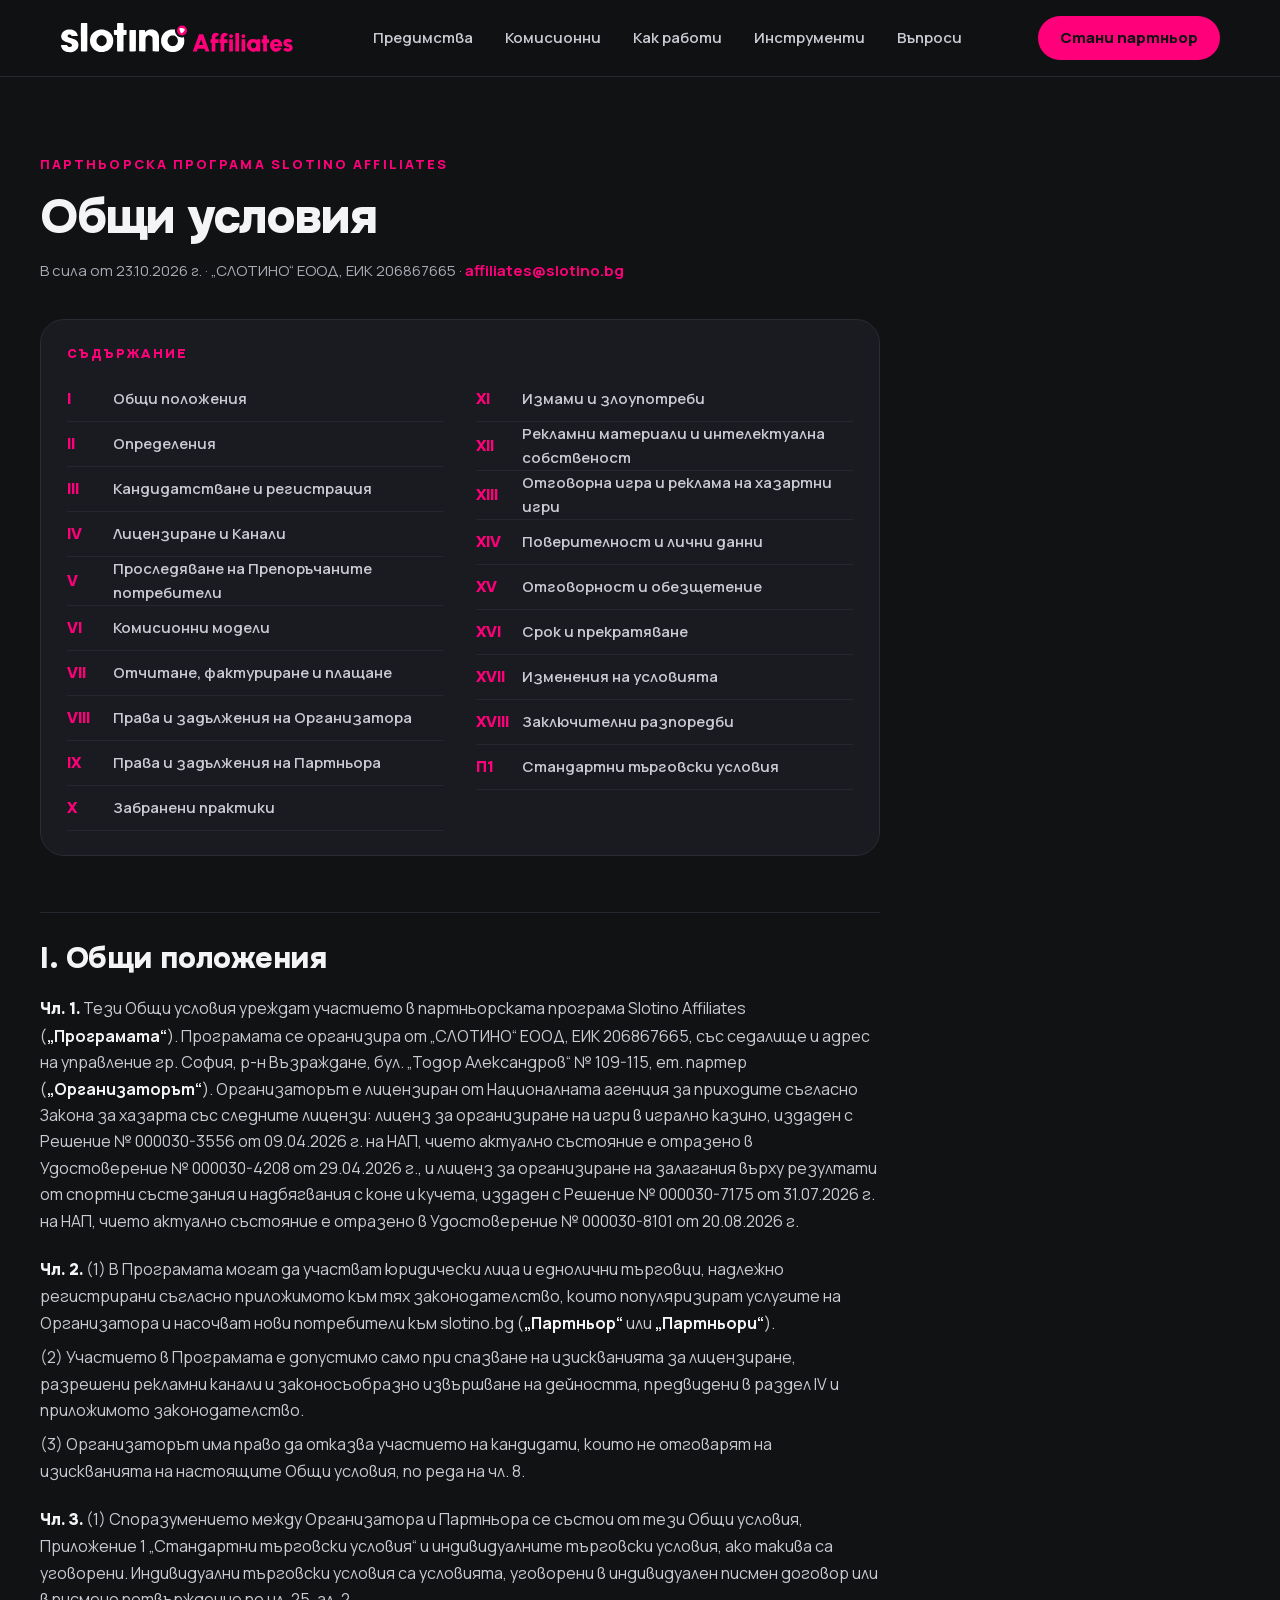
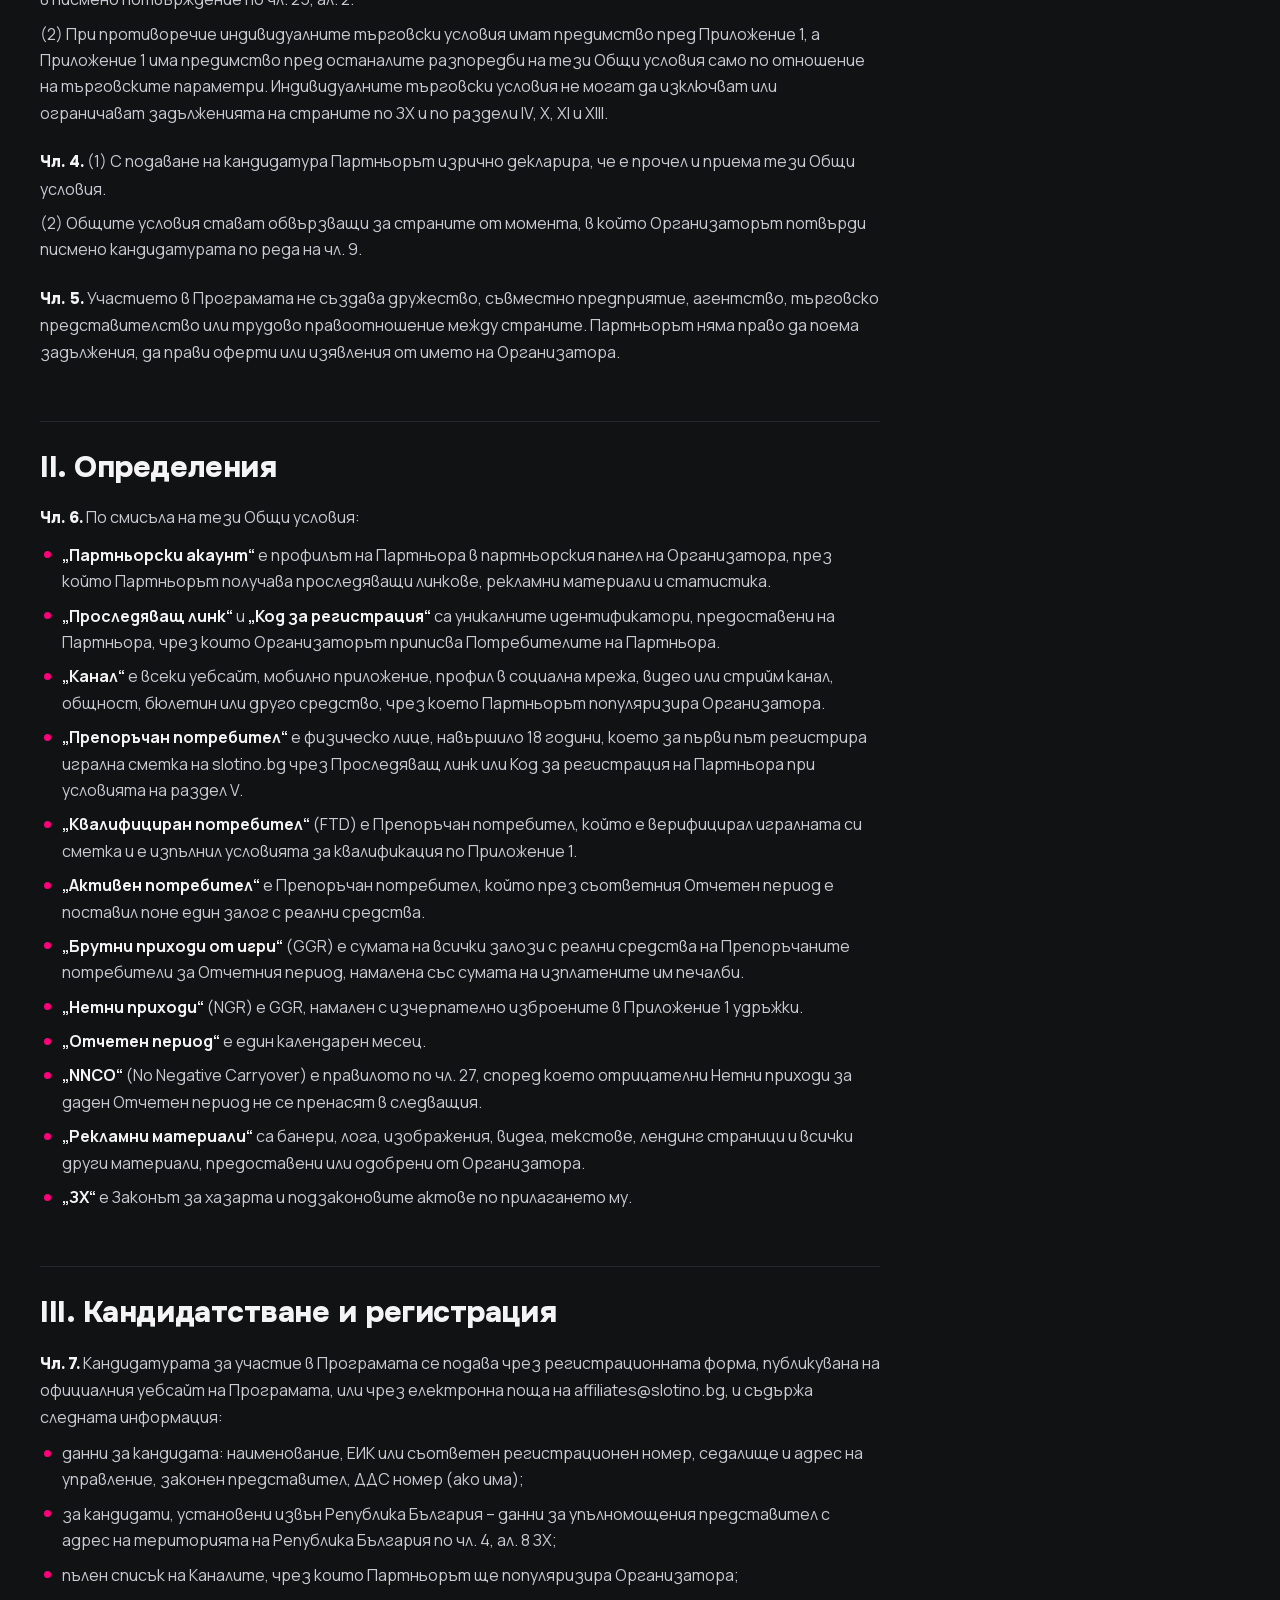
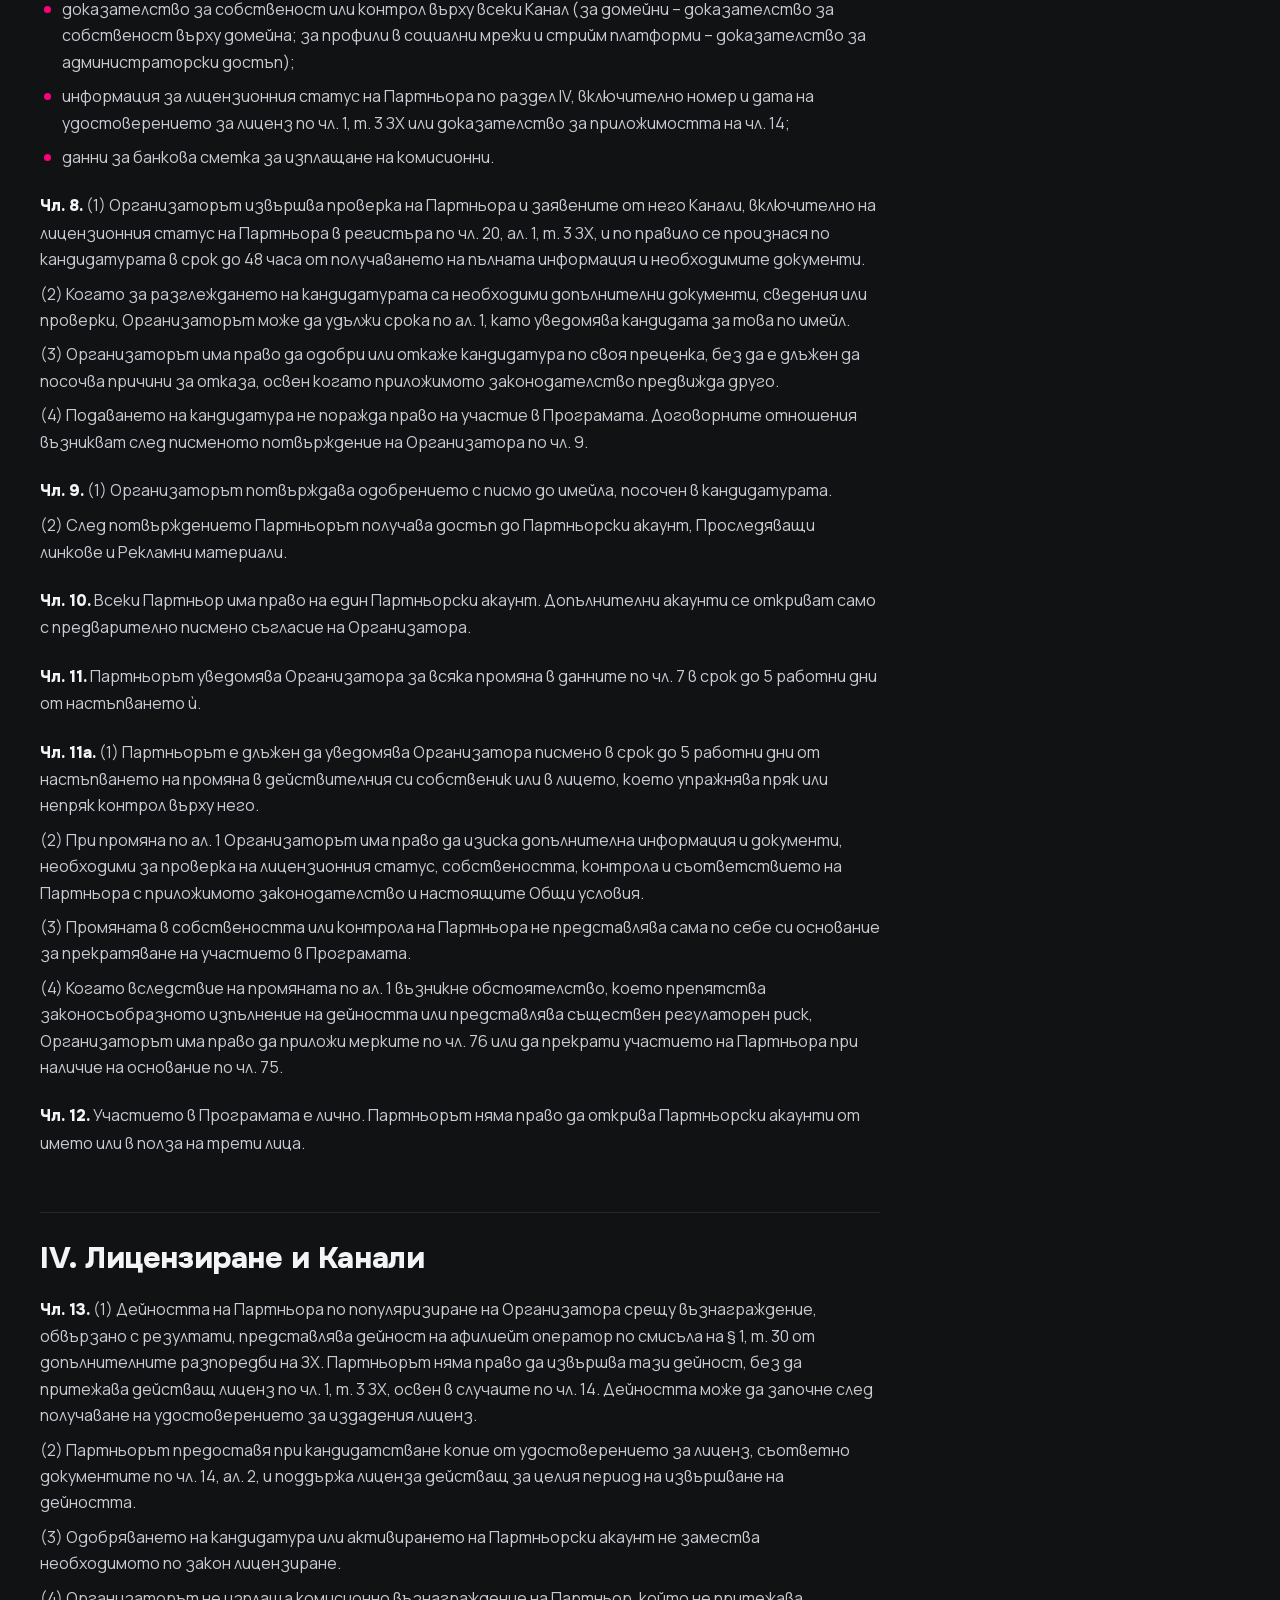
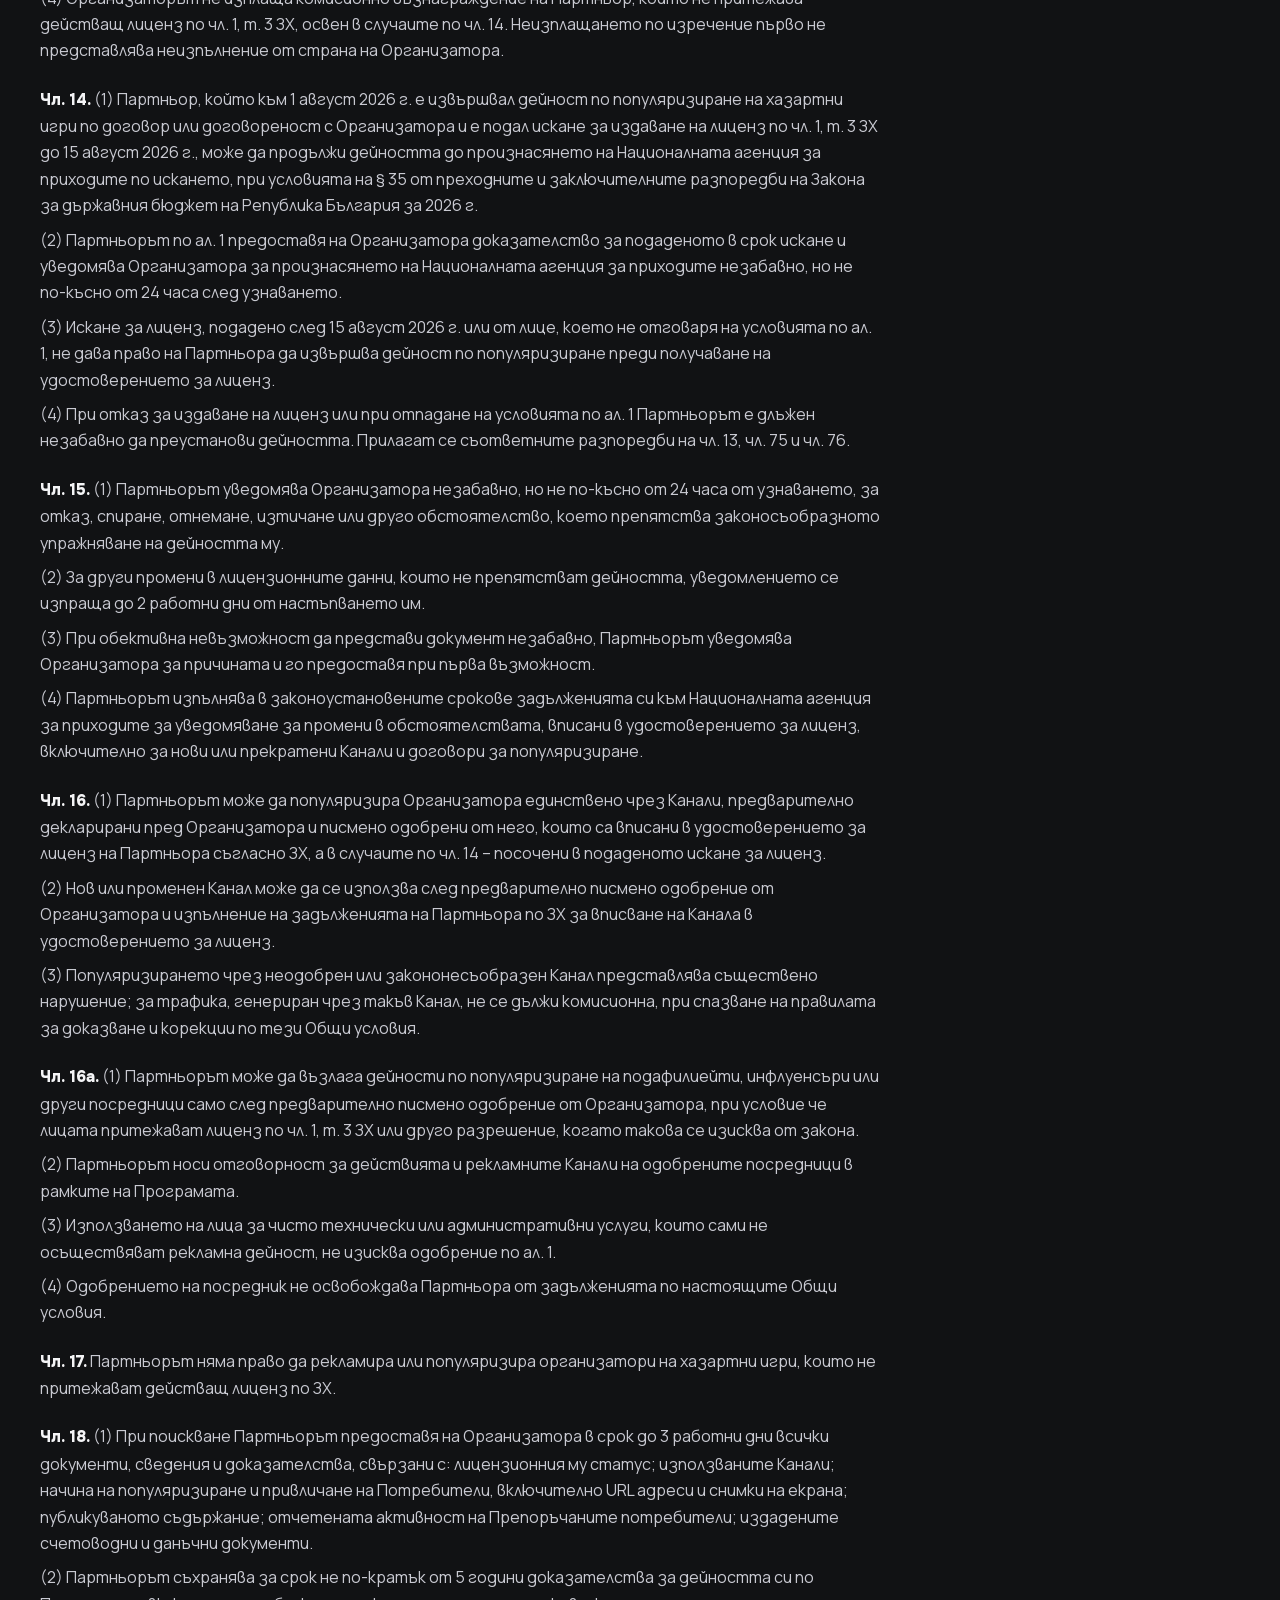
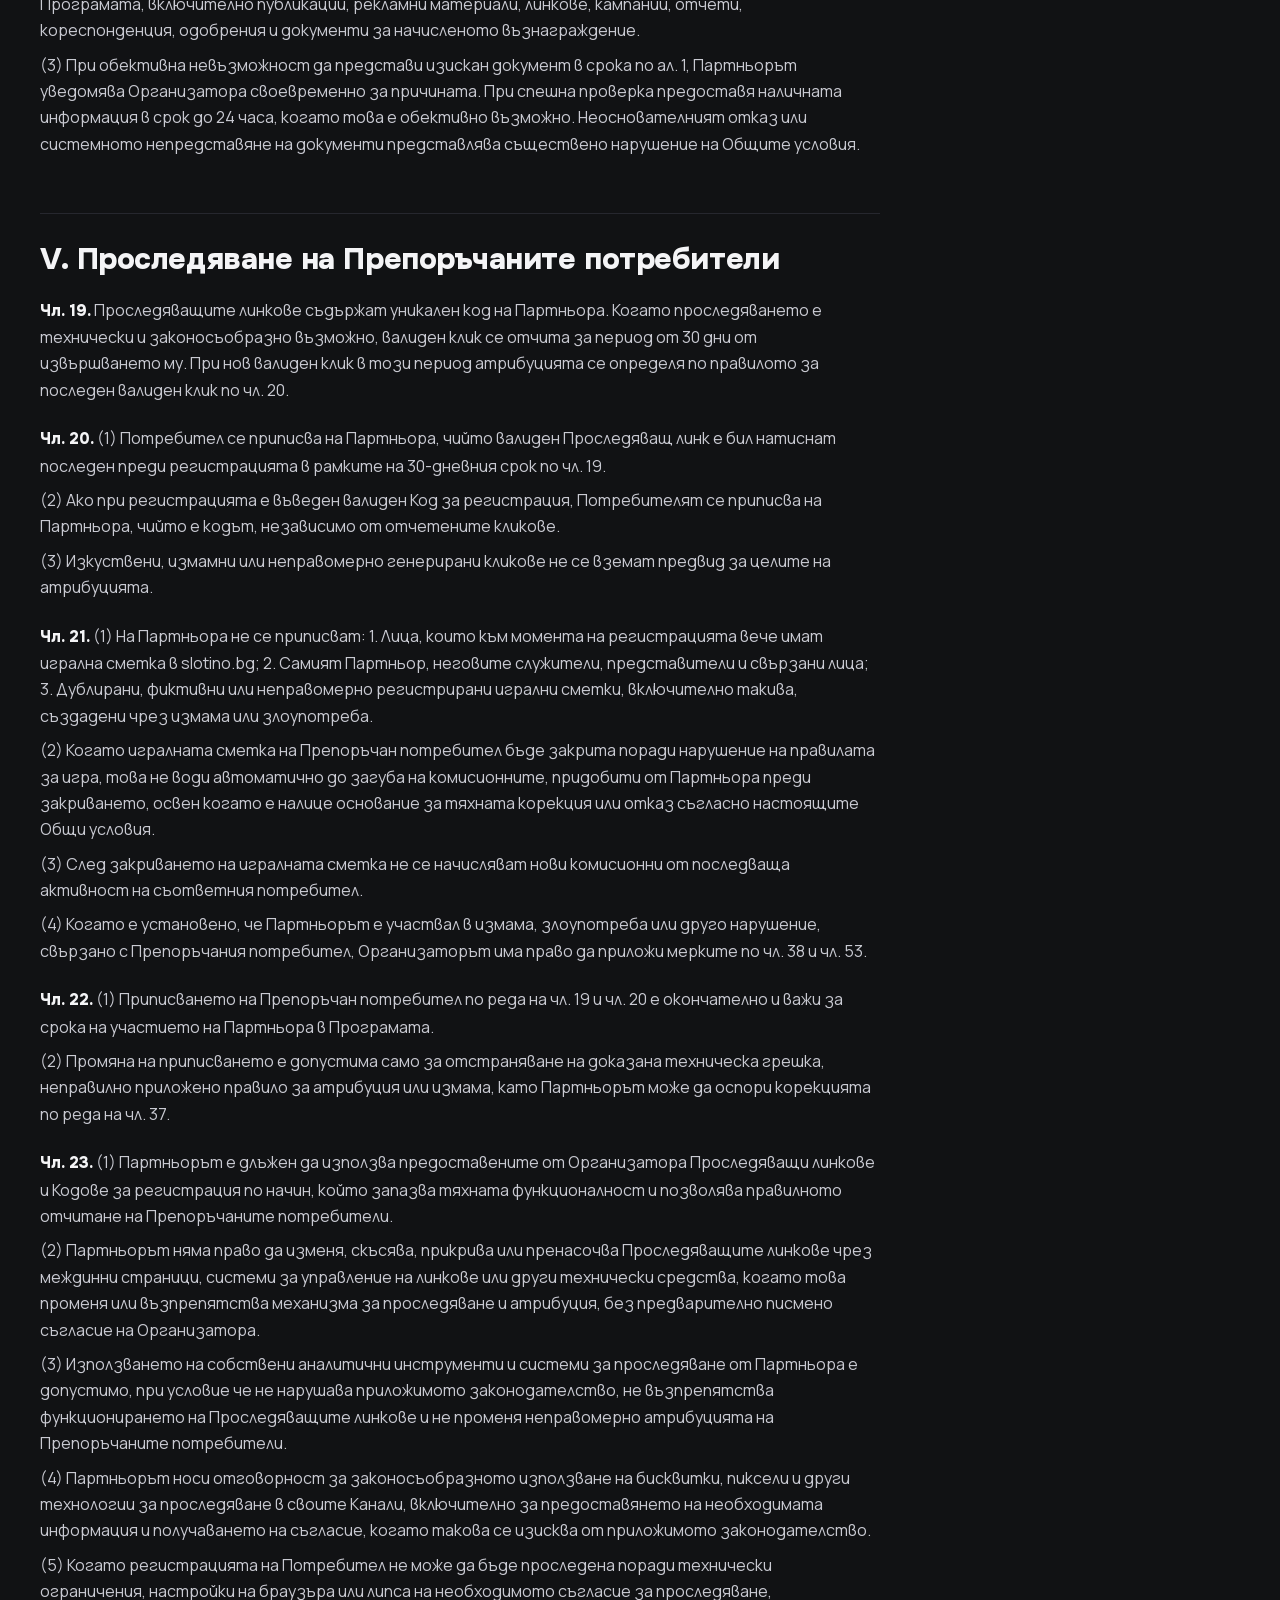
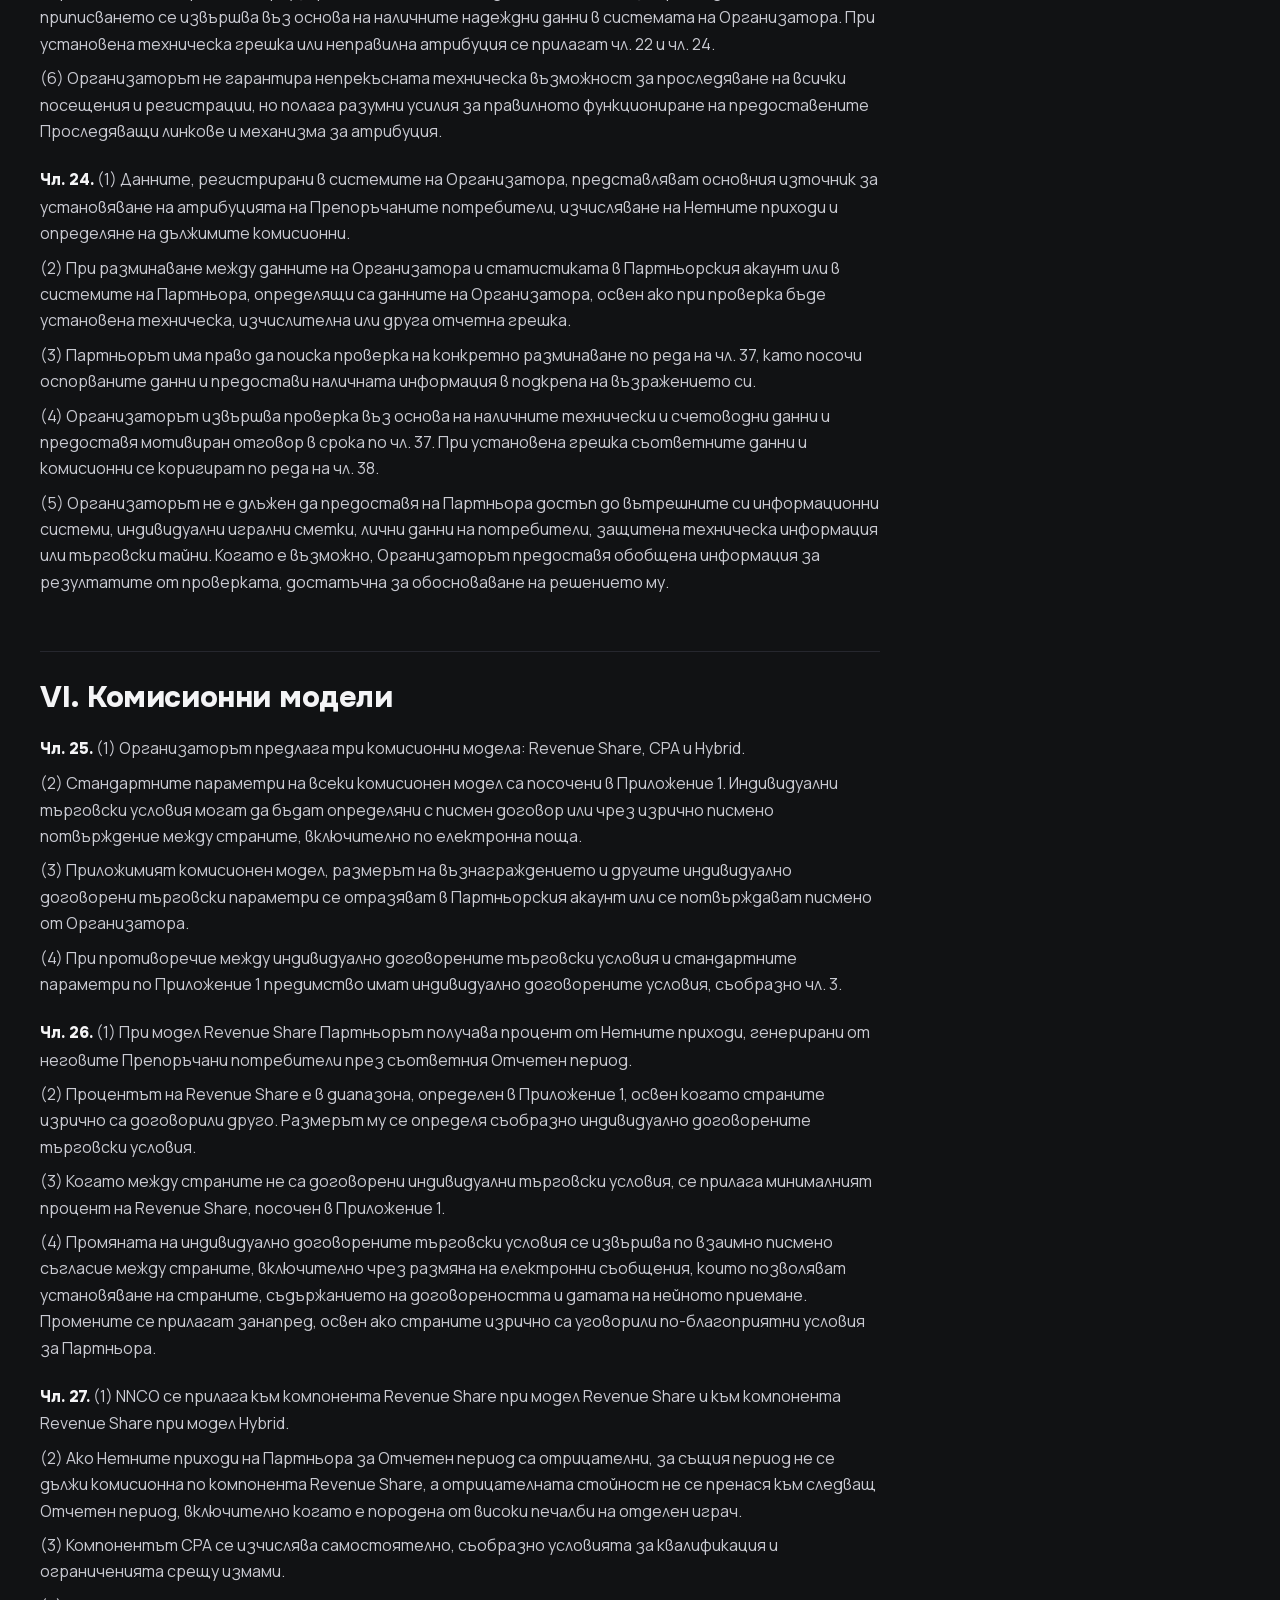
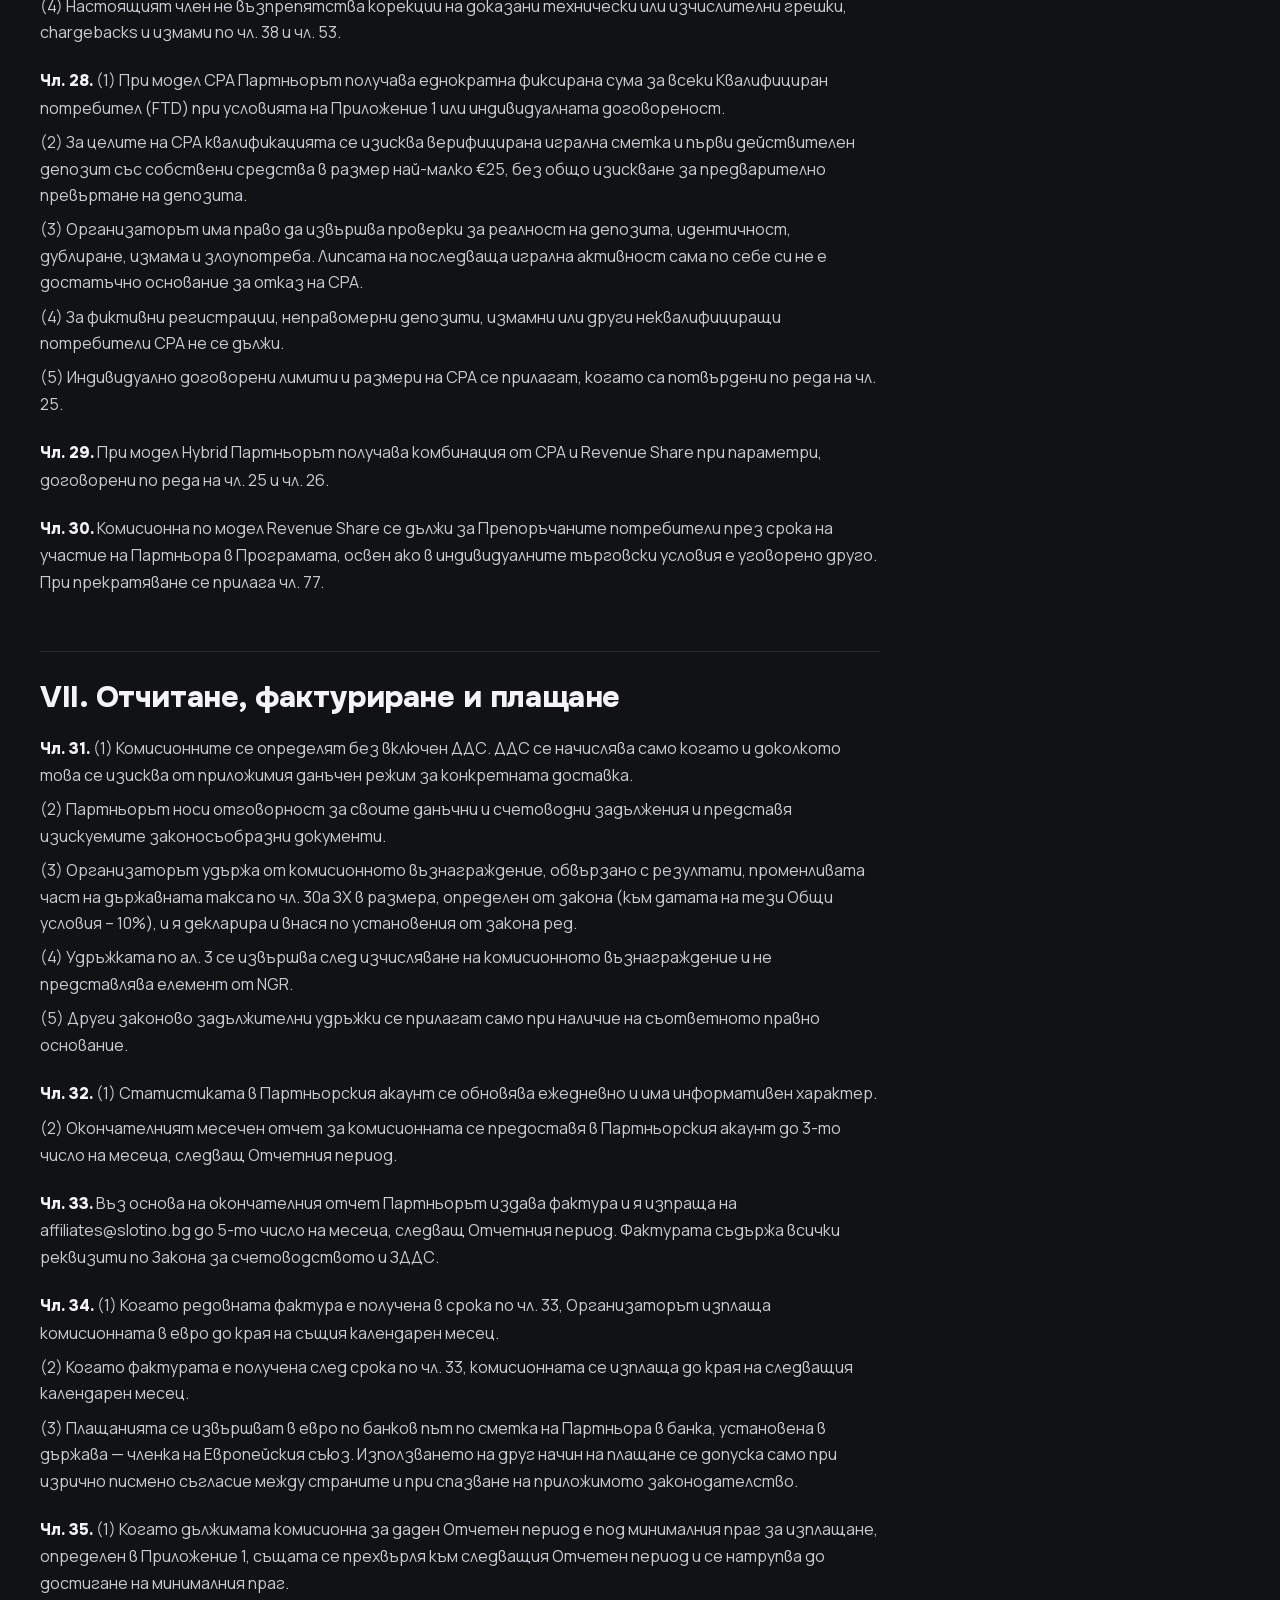
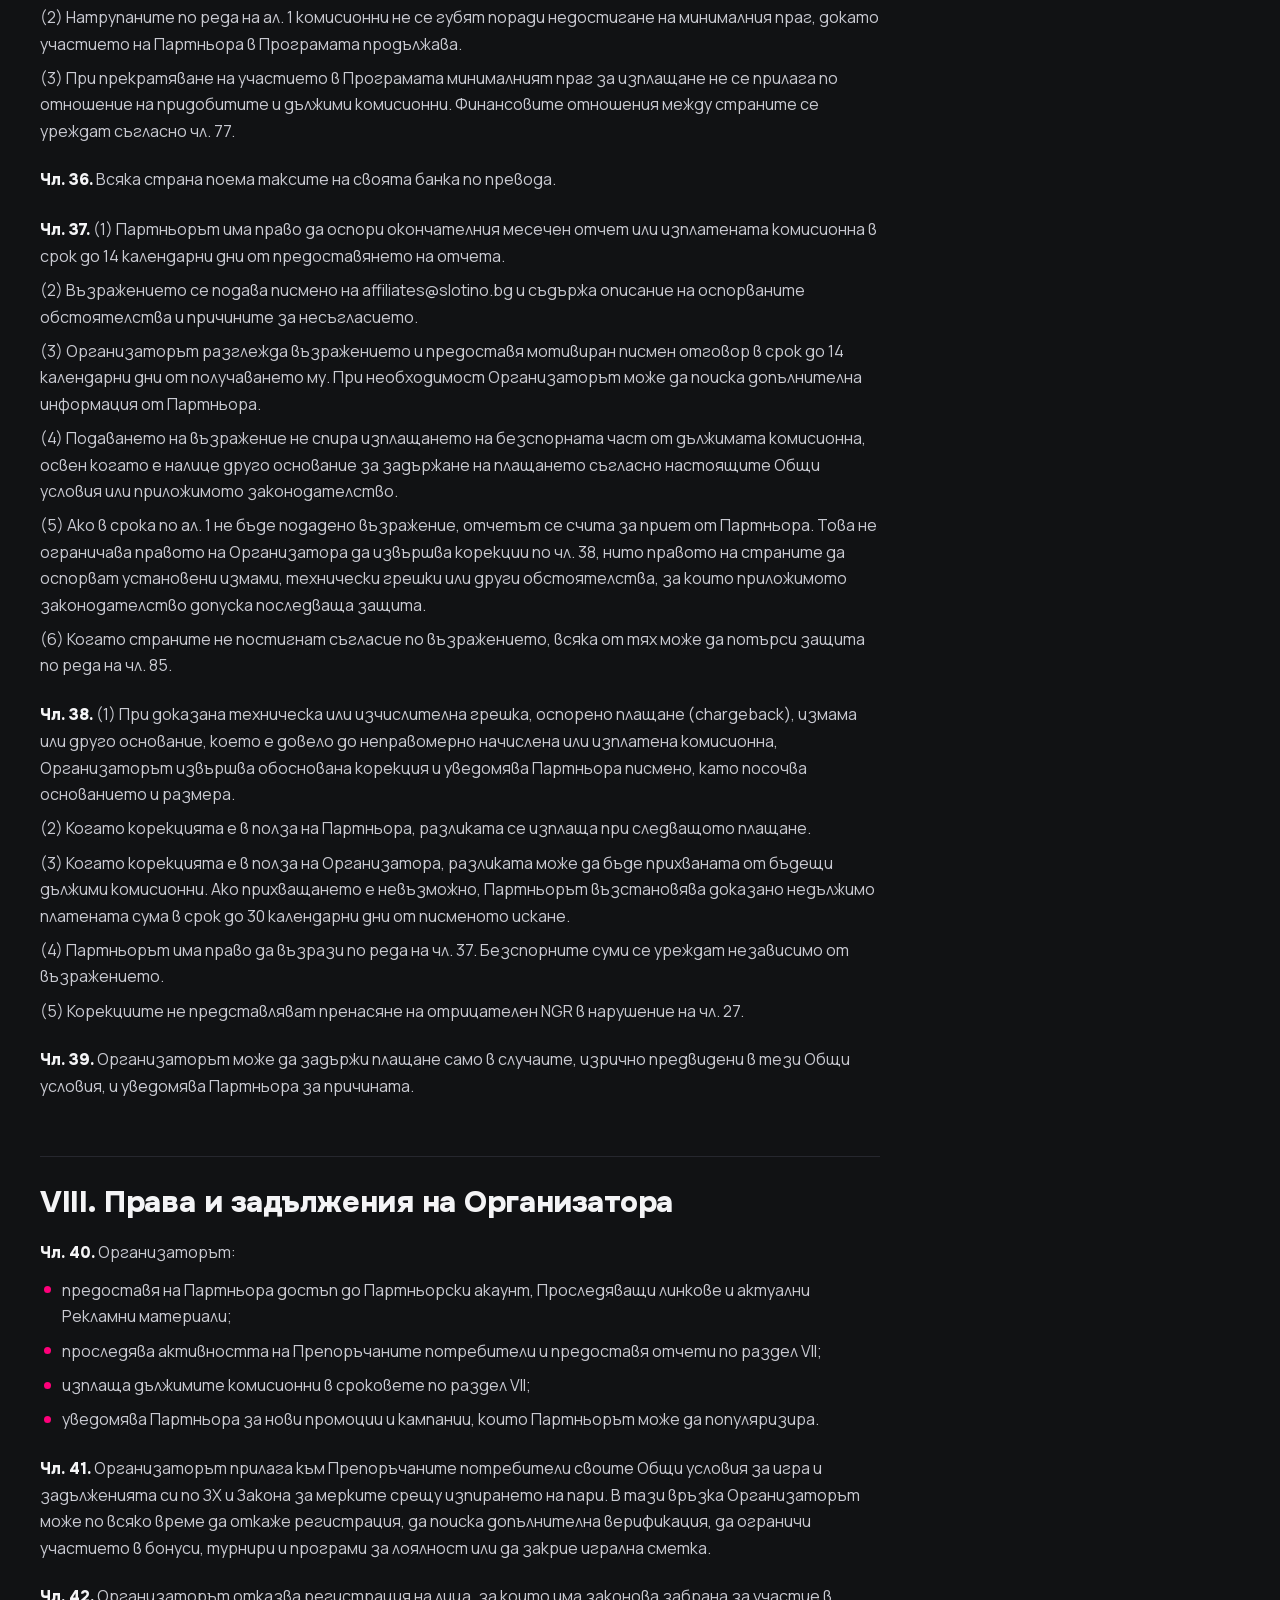
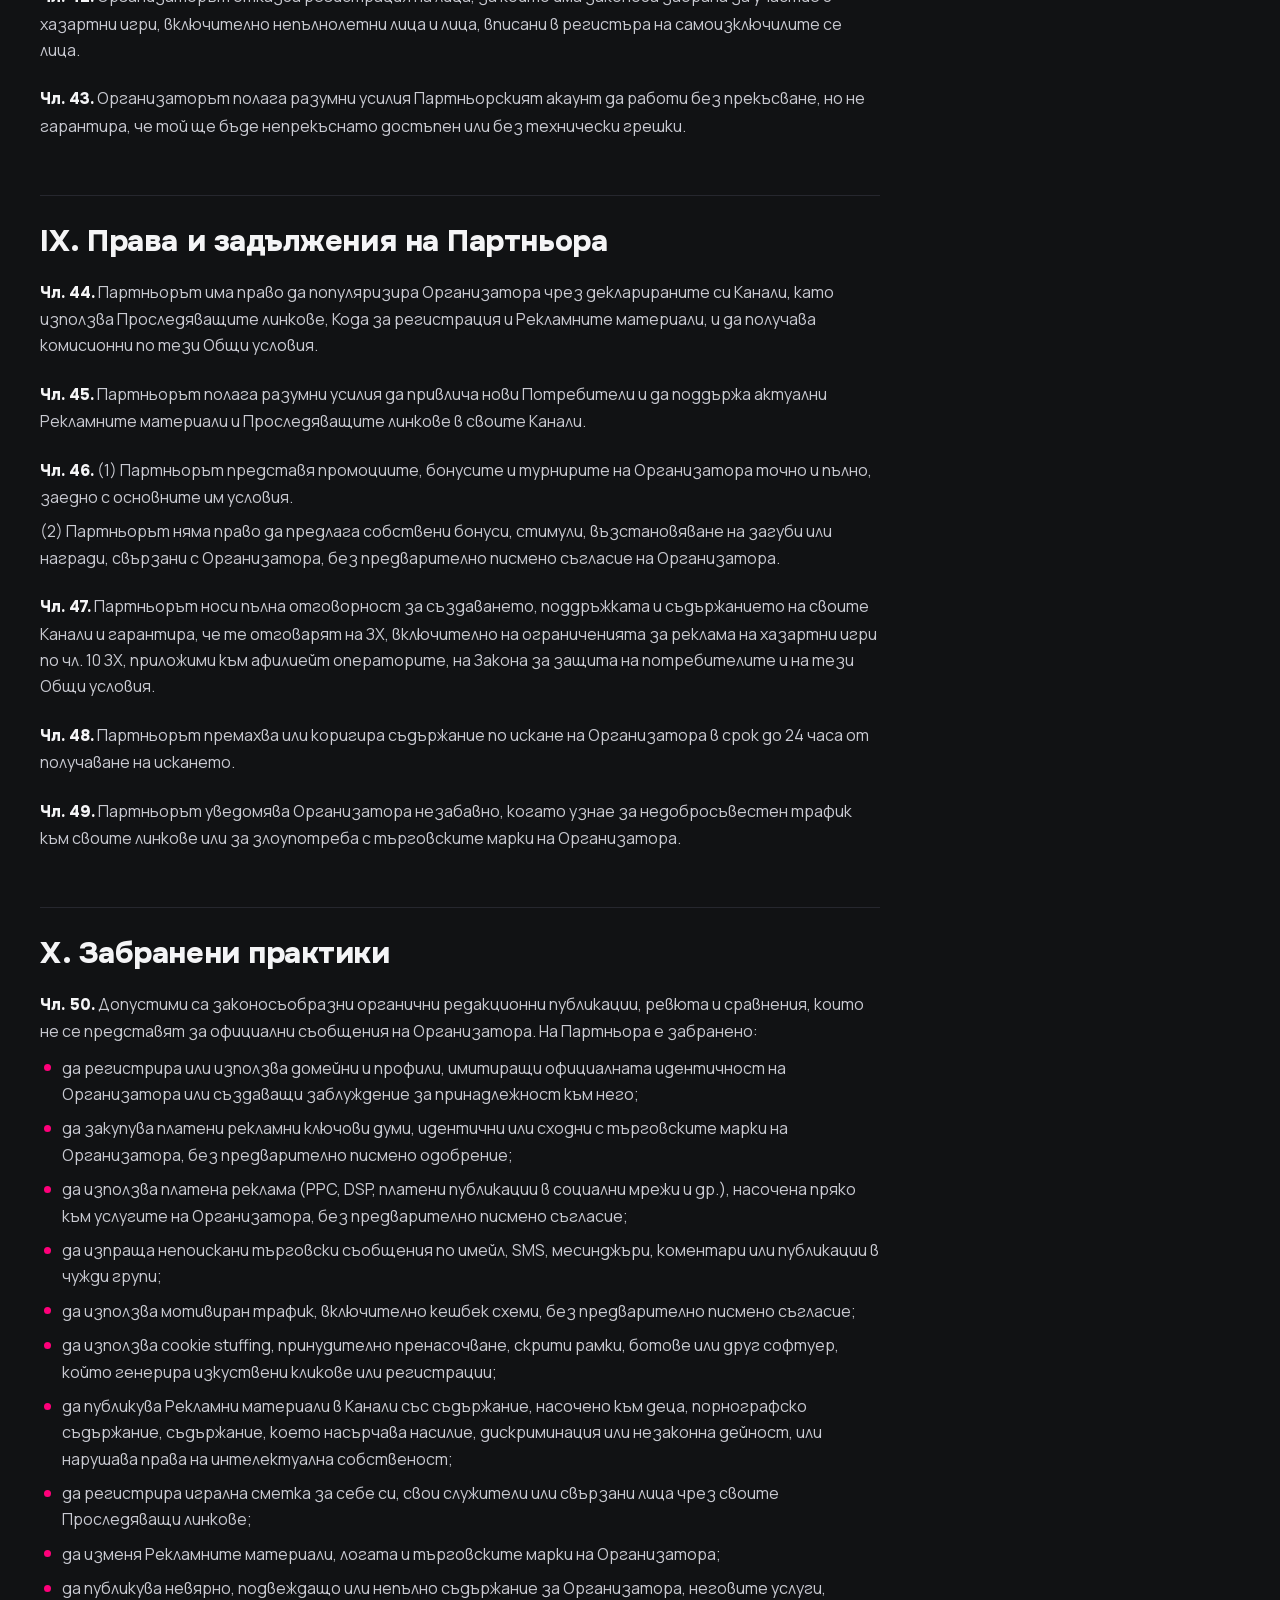
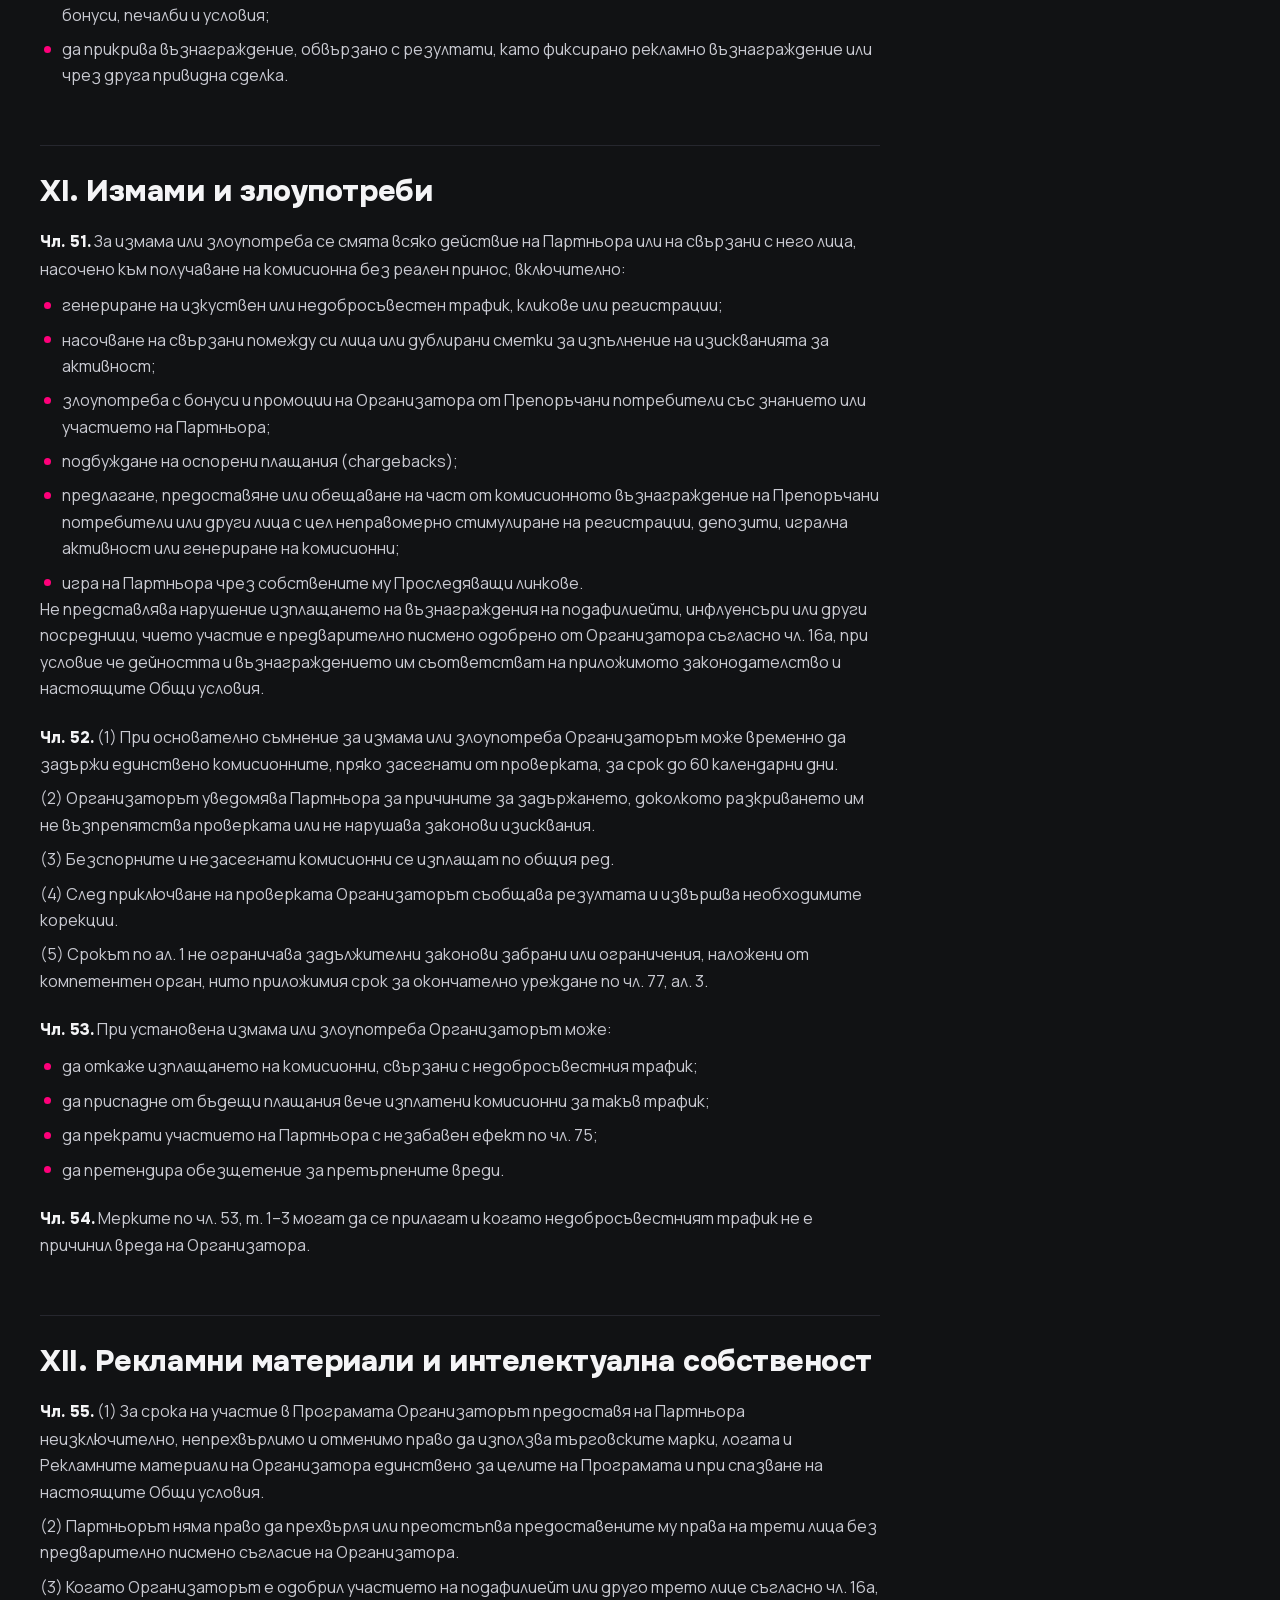
==== terms/index.html @ faadabee "Add the partner Terms and Conditions page at /terms/ The full "Общи условия - Партньорска програма S" ====
<!DOCTYPE html>
<html lang="bg">
<head>
<meta charset="utf-8">
<meta name="viewport" content="width=device-width, initial-scale=1, viewport-fit=cover">
<title>Общи условия за партньори – Slotino Affiliates</title>
<meta name="description" content="Общи условия на партньорската програма Slotino Affiliates на „СЛОТИНО“ ЕООД: лицензиране и канали, проследяване, комисионни модели Revenue Share, CPA и Hybrid с NNCO, отчитане и плащане. В сила от 23.10.2026 г.">
<meta name="theme-color" content="#111214">
<meta name="robots" content="index,follow">
<meta http-equiv="Content-Security-Policy" content="default-src 'self'; img-src 'self' data:; style-src 'self'; font-src 'self'; script-src 'self'; base-uri 'self'; form-action 'self'">
<meta name="referrer" content="strict-origin-when-cross-origin">
<link rel="canonical" href="https://slotinoaffiliates.com/terms/">
<meta property="og:type" content="article">
<meta property="og:locale" content="bg_BG">
<meta property="og:site_name" content="Slotino Affiliates">
<meta property="og:title" content="Общи условия – Партньорска програма Slotino Affiliates">
<meta property="og:description" content="Общи условия на партньорската програма Slotino Affiliates на „СЛОТИНО“ ЕООД: лицензиране и канали, проследяване, комисионни модели Revenue Share, CPA и Hybrid с NNCO, отчитане и плащане. В сила от 23.10.2026 г.">
<meta property="og:url" content="https://slotinoaffiliates.com/terms/">
<meta property="og:image" content="https://slotinoaffiliates.com/assets/img/og-image.jpg">
<meta property="og:image:width" content="1200">
<meta property="og:image:height" content="630">
<meta name="twitter:card" content="summary_large_image">
<meta name="format-detection" content="telephone=no">
<link rel="icon" href="/favicon.svg" type="image/svg+xml">
<link rel="icon" href="/favicon-32.png" sizes="32x32" type="image/png">
<link rel="apple-touch-icon" href="/apple-touch-icon.png">
<link rel="manifest" href="/site.webmanifest">
<link rel="preload" href="/assets/fonts/onest-cyrillic.woff2" as="font" type="font/woff2" crossorigin>
<link rel="preload" href="/assets/fonts/manrope-cyrillic.woff2" as="font" type="font/woff2" crossorigin>
<link rel="stylesheet" href="/assets/css/styles.css">
</head>
<body>
<a class="skip-link" href="/#main">Към съдържанието</a>

<header class="header">
  <div class="wrap header__in">
    <a href="/" aria-label="Slotino Affiliates – начало"><svg class="wordmark" viewBox="0 0 2600 330" role="img" aria-label="Slotino Affiliates"><path d="M84.2 319.6C59.7 314.9 40.3 304 27.3 287.6C18.3 276.1 10.4 257 11.2 248.7C11.7 243.3 13.3 243 45.7 243C61.9 243 76 243.4 77.4 244C79.1 244.6 80.6 246.6 82.1 249.9C86.5 260.2 97 265.8 109.6 264.7C123.3 263.4 132 256.1 132 246C132 233.3 123 227.2 87.5 215.5C56.1 205.2 38.9 196.1 27.1 183.5C16.9 172.5 13 162.3 13 146.4C13 125.5 22.2 106.2 38.7 92.5C46.9 85.7 64.4 76.9 75.4 74.1C94.3 69.2 116.1 69.2 135.2 74.1C164.2 81.5 185.6 101.4 192.9 128C195.5 137.2 195.5 140.2 193.2 142.4C191.5 143.9 188 144 159.4 143.8L127.5 143.5L124.5 137.5C120.6 129.7 115.8 127 105.3 126.8C92.9 126.6 84 133.1 84 142.2C84 154.2 93.2 160.2 125.4 169C159.3 178.3 176.2 186.7 188.8 200.5C199.2 211.8 203.6 225.7 202.7 244.5C202.1 257.3 200.3 264.7 195.4 274.5C188 289.6 176.2 300.8 158.5 309.6C141.7 317.8 131.6 320.1 109.5 320.6C96.9 320.8 89.3 320.5 84.2 319.6ZM433.5 318.4C388.2 310.3 352.4 281.1 337.5 240C333 227.5 331 216.5 330.3 201.4C329.4 179 333.1 159.9 341.9 141.4C348.2 128.2 353.5 120.5 363.4 110.1C381.3 91.5 403.6 79.2 430 73.4C442 70.8 473.8 70.7 486 73.3C530.3 82.8 564.1 111.1 578.4 150.8C583.5 165 585.3 176.9 585.3 195C585.3 213.1 583.4 225.2 578.4 239.2C563.4 281.2 526.7 310.9 480.5 318.5C469.2 320.4 444.2 320.3 433.5 318.4ZM1221 319.3C1219.1 319 1213.6 318 1208.9 317C1166.4 307.6 1133.2 278.7 1119.2 239C1113.6 223.1 1112.5 215.5 1112.6 194.5C1112.7 176.5 1112.8 174.9 1115.8 163.5C1124.8 129.4 1146.9 101.6 1177.6 85.8C1198.5 75 1213.4 71.6 1239 71.5C1249.2 71.5 1259.2 71.9 1261.3 72.3L1265.1 73.1L1264.4 77.9C1262.9 89.1 1267.9 109.4 1275.1 121.7C1277 124.9 1282.5 131.6 1287.5 136.6C1295.4 144.5 1297.8 146.3 1307 150.7C1321.2 157.7 1329.6 159.4 1345.3 158.7C1352 158.3 1358.6 157.9 1359.9 157.8C1362.2 157.5 1362.5 158.1 1364.1 164.3C1368.6 181.5 1368.9 202.7 1365 222C1354.6 273.1 1315.6 309.8 1262.5 318.5C1254.2 319.9 1230 320.3 1221 319.3ZM231.6 310.8C230.2 308.8 230 292.5 230 156.3C230 5.3 230 4 232 2C233.9 0.1 235.3 0 265.8 0C295.4 0 297.8 0.1 299.3 1.8C300.9 3.5 301 15.7 301 156.7C301 303.6 300.9 309.8 299.2 311.3C297.5 312.8 293.7 313 265.2 313C233.2 313 233.1 313 231.6 310.8ZM629.6 310.8C628.2 308.8 628 298.7 628 222C628 169.4 627.6 134.9 627 134C626.3 132.8 623 132.4 611.6 132C591.5 131.3 593 133.5 593 105C593 87.1 593.3 82 594.4 80.4C595.7 78.7 597.5 78.4 611 78C622.9 77.6 626.3 77.2 627 76C627.6 75.1 628 59.6 628 39.2C628 5.3 628.1 3.9 630 2C631.9 0.1 633.3 0 663.8 0C693.4 0 695.8 0.1 697.3 1.8C698.8 3.5 699 7.5 699 38.6C699 68.6 699.2 73.9 700.6 75.8C702 77.9 702.8 78 715.3 78C734.5 78 733 75.7 733 104.9C733 125.9 732.8 128.9 731.3 130.1C730.2 131.1 725.7 131.6 715.9 131.8C703 132.1 701.9 132.3 700.5 134.3C699.2 136.2 699 147.6 699 223.1C699 305.7 698.9 309.8 697.2 311.3C695.5 312.8 691.7 313 663.2 313C631.2 313 631.1 313 629.6 310.8ZM765.6 310.8C764.2 308.8 764 296.2 764 195.7L764 82.9L766.5 80.5L768.9 78L799.7 78C826 78 830.9 78.2 832.8 79.6L835 81.1L835 195.5C835 298.1 834.8 310 833.4 311.4C832.1 312.8 827.6 313 799.5 313C767.2 313 767.1 313 765.6 310.8ZM871.8 311.9C870.1 311 870 304.4 870 196L870 81.1L872.2 79.6C874.1 78.2 878.8 78 903.2 78C938.5 78 936 76.9 936.1 92.8L936.1 103.5L938.3 100.5C939.5 98.9 943.6 94.3 947.4 90.3C962.1 74.8 985.3 67.9 1012.5 70.9C1026 72.4 1032.6 74.3 1044.8 80.2C1066.8 90.7 1081 109.9 1087.3 137.5C1089.3 146.1 1089.4 150.2 1089.7 227.7C1090.1 308.6 1090.1 308.9 1088.1 310.9C1086.1 312.9 1085 313 1054.2 313C1030.3 313 1022 312.7 1020.7 311.8C1019.2 310.6 1019.1 304 1018.7 240C1018.4 177.7 1018.1 168.8 1016.6 163.1C1012.1 146.1 1003 138.2 985.7 136.4C968.3 134.6 952.9 141.6 946.4 154.2C941.1 164.6 941 166.1 941 240C941 300.4 940.8 308.8 939.4 310.8C937.9 313 937.8 313 905.7 313C885.7 313 872.8 312.6 871.8 311.9ZM469.5 253.5C479.1 251.5 487.9 246.9 495.2 240.2C508.1 228.3 514.2 214.1 514.3 196C514.5 178.9 508.9 164.9 497 152.9C487.1 142.9 471.1 136 457.5 136C443.9 136 429.8 142.2 418.9 153C394.5 177.1 395 215.7 420.2 239.5C433.8 252.4 451.3 257.3 469.5 253.5ZM1251.5 253.5C1262.5 251.2 1270.4 246.7 1279.1 238.1C1288 229.2 1292.9 220 1295.4 207.8C1298.3 193.5 1296.7 181.9 1289.9 168.1C1282.1 152.3 1267.8 141.1 1250.5 137.5C1241.7 135.7 1237.3 135.7 1228.7 137.5C1212.7 140.9 1197 153.1 1189.7 167.7C1172.2 203.1 1191.2 245.4 1228.2 253.5C1236.5 255.3 1243 255.3 1251.5 253.5Z" fill="#FFFFFF"/><g class="ping"><circle cx="1342.25" cy="82.5" r="54.25" fill="#FF007A"/><path d="M1333.1 111.8C1328.1 109.2 1319 88.4 1315.5 71.5C1313.6 62.1 1314.6 57.4 1318.8 56.3C1324.9 54.8 1357.2 60.7 1368.3 65.3C1377.7 69.3 1374.5 78.6 1357.1 98C1350.9 104.9 1342.2 111.5 1338 112.5C1336.6 112.8 1334.4 112.5 1333.1 111.8Z" fill="#FFFFFF"/></g><path d="M1529.4 124.5H1575L1643.6 313.5H1600.7L1589.9 283.8H1514.5L1503.7 313.5H1460.8ZM1529.4 243.3H1575L1552.1 180.7ZM1709.3 153.9V178.5H1744.2V219H1709.3V313.5H1668.8V219H1656.1V178.5H1668.8V153.9Q1668.8 141.2 1675.1 130.8Q1681.4 120.3 1691.9 114Q1702.4 107.8 1715.3 107.8Q1724.6 107.8 1733.8 111.6Q1742.9 115.5 1750.1 123.7L1720.9 152.3Q1720.3 150.3 1718.6 149.3Q1716.9 148.3 1715.3 148.3Q1712.8 148.3 1711.1 149.9Q1709.3 151.5 1709.3 153.9ZM1807.2 153.9V178.5H1842V219H1807.2V313.5H1766.7V219H1754V178.5H1766.7V153.9Q1766.7 141.2 1773 130.8Q1779.3 120.3 1789.8 114Q1800.3 107.8 1813.1 107.8Q1822.5 107.8 1831.6 111.6Q1840.8 115.5 1848 123.7L1818.8 152.3Q1818.1 150.3 1816.4 149.3Q1814.8 148.3 1813.1 148.3Q1810.7 148.3 1809 149.9Q1807.2 151.5 1807.2 153.9ZM1861.3 178.5H1901.8V313.5H1861.3ZM1881.9 164.5Q1873.1 164.5 1867.1 158.7Q1861.2 152.8 1861.2 144.2Q1861.2 135.7 1867.1 129.8Q1873.1 124 1881.7 124Q1890.2 124 1896.1 129.8Q1902 135.7 1902 144.2Q1902 152.8 1896.2 158.7Q1890.5 164.5 1881.9 164.5ZM1929.2 313.5V111H1969.7V313.5ZM1997.1 178.5H2037.6V313.5H1997.1ZM2017.7 164.5Q2008.9 164.5 2002.9 158.7Q1997 152.8 1997 144.2Q1997 135.7 2002.9 129.8Q2008.9 124 2017.5 124Q2026 124 2031.9 129.8Q2037.8 135.7 2037.8 144.2Q2037.8 152.8 2032 158.7Q2026.3 164.5 2017.7 164.5ZM2162 178.5H2202.5V313.5H2161.8L2159.9 301.4Q2154.9 308.4 2147.3 312.7Q2139.7 317 2129.6 317Q2114.4 317 2101.3 311.3Q2088.1 305.7 2078.1 295.6Q2068.1 285.6 2062.5 272.4Q2056.9 259.2 2056.9 244.1Q2056.9 229.7 2062.2 217.1Q2067.5 204.6 2077 195Q2086.5 185.5 2099 180.1Q2111.5 174.7 2125.8 174.7Q2137.4 174.7 2146.9 179.5Q2156.4 184.3 2163.9 191.5ZM2128.5 278.1Q2136.9 278.1 2143.7 273.8Q2150.6 269.5 2154.7 262.2Q2158.7 254.9 2158.7 246Q2158.7 237.1 2154.7 229.8Q2150.6 222.5 2143.7 218.2Q2136.9 213.9 2128.5 213.9Q2120.1 213.9 2113.3 218.2Q2106.5 222.5 2102.5 229.8Q2098.5 237.1 2098.5 246Q2098.5 254.9 2102.6 262.2Q2106.6 269.5 2113.4 273.8Q2120.2 278.1 2128.5 278.1ZM2298.7 219H2275.8V313.5H2235.3V219H2217.7V178.5H2235.3V136.1H2275.8V178.5H2298.7ZM2377.4 317Q2358.8 317 2343.5 307.4Q2328.1 297.8 2319 281.6Q2309.9 265.4 2309.9 245.9Q2309.9 231.1 2315.2 218.3Q2320.4 205.4 2329.7 195.6Q2338.9 185.8 2351.2 180.3Q2363.5 174.7 2377.4 174.7Q2393.6 174.7 2407 181.8Q2420.5 188.9 2429.7 201Q2439 213.1 2442.9 228.2Q2446.8 243.3 2443.7 259.4H2353.7Q2355.5 264.1 2358.7 267.9Q2361.9 271.8 2366.5 274.1Q2371.2 276.4 2377.4 276.5Q2383.4 276.6 2388.4 273.9Q2393.5 271.2 2397.3 266.7L2438.6 276.2Q2430.3 294.2 2414 305.6Q2397.7 317 2377.4 317ZM2352.2 229.7H2402.8Q2400.9 223.9 2397.1 219.4Q2393.3 214.9 2388.3 212.4Q2383.2 209.8 2377.4 209.8Q2371.7 209.8 2366.7 212.4Q2361.6 214.9 2357.9 219.4Q2354.2 223.9 2352.2 229.7ZM2503.1 315.9Q2492.8 315 2483.4 311.5Q2473.9 308 2466.5 301.9Q2459.1 295.8 2454.8 287L2488.8 272.5Q2490.1 273.9 2492.6 276.2Q2495 278.4 2498.7 280.2Q2502.4 281.9 2507.7 281.9Q2511.2 281.9 2514.5 281.2Q2517.8 280.4 2519.9 278.5Q2522 276.6 2522 273.3Q2522 269.5 2519.2 267.5Q2516.5 265.6 2512.5 264.7Q2508.6 263.8 2505.2 263.3Q2493.2 261.4 2482.2 255.7Q2471.2 249.9 2464.2 240.7Q2457.2 231.4 2457.2 219Q2457.2 205.1 2464.3 195Q2471.5 184.8 2483 179.4Q2494.6 173.9 2508 173.9Q2523.7 173.9 2537.2 180.4Q2550.6 186.9 2559.2 199L2527.4 217.9Q2525.8 215.9 2523.4 213.8Q2521 211.7 2518 210.2Q2515 208.6 2511.5 208.2Q2506.7 207.8 2503 208.5Q2499.3 209.3 2497.2 211.5Q2495 213.7 2495 217.9Q2495 221.8 2498.8 223.6Q2502.6 225.3 2507.3 226.2Q2512 227 2515 227.9Q2526.6 231.7 2536.8 237.8Q2547.1 243.8 2553.4 252.5Q2559.7 261.1 2559.2 272.7Q2559.2 286.2 2551.2 296.5Q2543.1 306.8 2530.2 312Q2517.4 317.3 2503.1 315.9Z" fill="#FF007A"/></svg></a>
    <button class="menu-btn" type="button" aria-expanded="false" aria-controls="site-nav" aria-label="Меню"><span></span><span></span><span></span></button>
    <nav class="nav" id="site-nav" aria-label="Основна навигация">
      <a href="/#why">Предимства</a>
      <a href="/#models">Комисионни</a>
      <a href="/#how">Как работи</a>
      <a href="/#tools">Инструменти</a>
      <a href="/#faq">Въпроси</a>
    </nav>
    <!-- TODO: сменете href с линка към формата за регистрация на партньори -->
    <a class="btn btn--pink btn--sm header__cta" href="/#join">Стани партньор</a>
  </div>
</header>

<main id="main" class="legal">
  <div class="wrap">
    <div class="legal__head">
      <div class="eyebrow">Партньорска програма Slotino Affiliates</div>
      <h1 class="h2">Общи условия</h1>
      <p class="legal__meta">В сила от 23.10.2026 г. · „СЛОТИНО“ ЕООД, ЕИК 206867665 · <a href="mailto:affiliates@slotino.bg">affiliates@slotino.bg</a></p>
    </div>
    <nav class="toc" aria-label="Съдържание"><div class="toc__title">Съдържание</div><ol><li><a href="#s-1"><span class="toc__n">I</span><span>Общи положения</span></a></li><li><a href="#s-2"><span class="toc__n">II</span><span>Определения</span></a></li><li><a href="#s-3"><span class="toc__n">III</span><span>Кандидатстване и регистрация</span></a></li><li><a href="#s-4"><span class="toc__n">IV</span><span>Лицензиране и Канали</span></a></li><li><a href="#s-5"><span class="toc__n">V</span><span>Проследяване на Препоръчаните потребители</span></a></li><li><a href="#s-6"><span class="toc__n">VI</span><span>Комисионни модели</span></a></li><li><a href="#s-7"><span class="toc__n">VII</span><span>Отчитане, фактуриране и плащане</span></a></li><li><a href="#s-8"><span class="toc__n">VIII</span><span>Права и задължения на Организатора</span></a></li><li><a href="#s-9"><span class="toc__n">IX</span><span>Права и задължения на Партньора</span></a></li><li><a href="#s-10"><span class="toc__n">X</span><span>Забранени практики</span></a></li><li><a href="#s-11"><span class="toc__n">XI</span><span>Измами и злоупотреби</span></a></li><li><a href="#s-12"><span class="toc__n">XII</span><span>Рекламни материали и интелектуална собственост</span></a></li><li><a href="#s-13"><span class="toc__n">XIII</span><span>Отговорна игра и реклама на хазартни игри</span></a></li><li><a href="#s-14"><span class="toc__n">XIV</span><span>Поверителност и лични данни</span></a></li><li><a href="#s-15"><span class="toc__n">XV</span><span>Отговорност и обезщетение</span></a></li><li><a href="#s-16"><span class="toc__n">XVI</span><span>Срок и прекратяване</span></a></li><li><a href="#s-17"><span class="toc__n">XVII</span><span>Изменения на условията</span></a></li><li><a href="#s-18"><span class="toc__n">XVIII</span><span>Заключителни разпоредби</span></a></li><li><a href="#annex-1"><span class="toc__n">П1</span><span>Стандартни търговски условия</span></a></li></ol></nav>
    <div class="legal__body">
<h2 id="s-1">I. Общи положения</h2>
<article class="art" id="art-1">
<p><strong class="art__num">Чл. 1.</strong> Тези Общи условия уреждат участието в партньорската програма Slotino Affiliates (<strong>„Програмата“</strong>). Програмата се организира от „СЛОТИНО“ ЕООД, ЕИК 206867665, със седалище и адрес на управление гр. София, р-н Възраждане, бул. „Тодор Александров“ № 109-115, ет. партер (<strong>„Организаторът“</strong>). Организаторът е лицензиран от Националната агенция за приходите съгласно Закона за хазарта със следните лицензи: лиценз за организиране на игри в игрално казино, издаден с Решение № 000030-3556 от 09.04.2026 г. на НАП, чието актуално състояние е отразено в Удостоверение № 000030-4208 от 29.04.2026 г., и лиценз за организиране на залагания върху резултати от спортни състезания и надбягвания с коне и кучета, издаден с Решение № 000030-7175 от 31.07.2026 г. на НАП, чието актуално състояние е отразено в Удостоверение № 000030-8101 от 20.08.2026 г.</p>
</article>
<article class="art" id="art-2">
<p><strong class="art__num">Чл. 2.</strong> (1) В Програмата могат да участват юридически лица и еднолични търговци, надлежно регистрирани съгласно приложимото към тях законодателство, които популяризират услугите на Организатора и насочват нови потребители към slotino.bg (<strong>„Партньор“</strong> или <strong>„Партньори“</strong>).</p>
<p>(2) Участието в Програмата е допустимо само при спазване на изискванията за лицензиране, разрешени рекламни канали и законосъобразно извършване на дейността, предвидени в раздел IV и приложимото законодателство.</p>
<p>(3) Организаторът има право да отказва участието на кандидати, които не отговарят на изискванията на настоящите Общи условия, по реда на чл. 8.</p>
</article>
<article class="art" id="art-3">
<p><strong class="art__num">Чл. 3.</strong> (1) Споразумението между Организатора и Партньора се състои от тези Общи условия, Приложение 1 „Стандартни търговски условия“ и индивидуалните търговски условия, ако такива са уговорени. Индивидуални търговски условия са условията, уговорени в индивидуален писмен договор или в писмено потвърждение по чл. 25, ал. 2.</p>
<p>(2) При противоречие индивидуалните търговски условия имат предимство пред Приложение 1, а Приложение 1 има предимство пред останалите разпоредби на тези Общи условия само по отношение на търговските параметри. Индивидуалните търговски условия не могат да изключват или ограничават задълженията на страните по ЗХ и по раздели IV, X, XI и XIII.</p>
</article>
<article class="art" id="art-4">
<p><strong class="art__num">Чл. 4.</strong> (1) С подаване на кандидатура Партньорът изрично декларира, че е прочел и приема тези Общи условия.</p>
<p>(2) Общите условия стават обвързващи за страните от момента, в който Организаторът потвърди писмено кандидатурата по реда на чл. 9.</p>
</article>
<article class="art" id="art-5">
<p><strong class="art__num">Чл. 5.</strong> Участието в Програмата не създава дружество, съвместно предприятие, агентство, търговско представителство или трудово правоотношение между страните. Партньорът няма право да поема задължения, да прави оферти или изявления от името на Организатора.</p>
</article>
<h2 id="s-2">II. Определения</h2>
<article class="art" id="art-6">
<p><strong class="art__num">Чл. 6.</strong> По смисъла на тези Общи условия:</p>
<ul>
<li><strong>„Партньорски акаунт“</strong> е профилът на Партньора в партньорския панел на Организатора, през който Партньорът получава проследяващи линкове, рекламни материали и статистика.</li>
<li><strong>„Проследяващ линк“</strong> и <strong>„Код за регистрация“</strong> са уникалните идентификатори, предоставени на Партньора, чрез които Организаторът приписва Потребителите на Партньора.</li>
<li><strong>„Канал“</strong> е всеки уебсайт, мобилно приложение, профил в социална мрежа, видео или стрийм канал, общност, бюлетин или друго средство, чрез което Партньорът популяризира Организатора.</li>
<li><strong>„Препоръчан потребител“</strong> е физическо лице, навършило 18 години, което за първи път регистрира игрална сметка на slotino.bg чрез Проследяващ линк или Код за регистрация на Партньора при условията на раздел V.</li>
<li><strong>„Квалифициран потребител“</strong> (FTD) е Препоръчан потребител, който е верифицирал игралната си сметка и е изпълнил условията за квалификация по Приложение 1.</li>
<li><strong>„Активен потребител“</strong> е Препоръчан потребител, който през съответния Отчетен период е поставил поне един залог с реални средства.</li>
<li><strong>„Брутни приходи от игри“</strong> (GGR) е сумата на всички залози с реални средства на Препоръчаните потребители за Отчетния период, намалена със сумата на изплатените им печалби.</li>
<li><strong>„Нетни приходи“</strong> (NGR) е GGR, намален с изчерпателно изброените в Приложение 1 удръжки.</li>
<li><strong>„Отчетен период“</strong> е един календарен месец.</li>
<li><strong>„NNCO“</strong> (No Negative Carryover) е правилото по чл. 27, според което отрицателни Нетни приходи за даден Отчетен период не се пренасят в следващия.</li>
<li><strong>„Рекламни материали“</strong> са банери, лога, изображения, видеа, текстове, лендинг страници и всички други материали, предоставени или одобрени от Организатора.</li>
<li><strong>„ЗХ“</strong> е Законът за хазарта и подзаконовите актове по прилагането му.</li>
</ul>
</article>
<h2 id="s-3">III. Кандидатстване и регистрация</h2>
<article class="art" id="art-7">
<p><strong class="art__num">Чл. 7.</strong> Кандидатурата за участие в Програмата се подава чрез регистрационната форма, публикувана на официалния уебсайт на Програмата, или чрез електронна поща на affiliates@slotino.bg, и съдържа следната информация:</p>
<ul>
<li>данни за кандидата: наименование, ЕИК или съответен регистрационен номер, седалище и адрес на управление, законен представител, ДДС номер (ако има);</li>
<li>за кандидати, установени извън Република България – данни за упълномощения представител с адрес на територията на Република България по чл. 4, ал. 8 ЗХ;</li>
<li>пълен списък на Каналите, чрез които Партньорът ще популяризира Организатора;</li>
<li>доказателство за собственост или контрол върху всеки Канал (за домейни – доказателство за собственост върху домейна; за профили в социални мрежи и стрийм платформи – доказателство за администраторски достъп);</li>
<li>информация за лицензионния статус на Партньора по раздел IV, включително номер и дата на удостоверението за лиценз по чл. 1, т. 3 ЗХ или доказателство за приложимостта на чл. 14;</li>
<li>данни за банкова сметка за изплащане на комисионни.</li>
</ul>
</article>
<article class="art" id="art-8">
<p><strong class="art__num">Чл. 8.</strong> (1) Организаторът извършва проверка на Партньора и заявените от него Канали, включително на лицензионния статус на Партньора в регистъра по чл. 20, ал. 1, т. 3 ЗХ, и по правило се произнася по кандидатурата в срок до 48 часа от получаването на пълната информация и необходимите документи.</p>
<p>(2) Когато за разглеждането на кандидатурата са необходими допълнителни документи, сведения или проверки, Организаторът може да удължи срока по ал. 1, като уведомява кандидата за това по имейл.</p>
<p>(3) Организаторът има право да одобри или откаже кандидатура по своя преценка, без да е длъжен да посочва причини за отказа, освен когато приложимото законодателство предвижда друго.</p>
<p>(4) Подаването на кандидатура не поражда право на участие в Програмата. Договорните отношения възникват след писменото потвърждение на Организатора по чл. 9.</p>
</article>
<article class="art" id="art-9">
<p><strong class="art__num">Чл. 9.</strong> (1) Организаторът потвърждава одобрението с писмо до имейла, посочен в кандидатурата.</p>
<p>(2) След потвърждението Партньорът получава достъп до Партньорски акаунт, Проследяващи линкове и Рекламни материали.</p>
</article>
<article class="art" id="art-10">
<p><strong class="art__num">Чл. 10.</strong> Всеки Партньор има право на един Партньорски акаунт. Допълнителни акаунти се откриват само с предварително писмено съгласие на Организатора.</p>
</article>
<article class="art" id="art-11">
<p><strong class="art__num">Чл. 11.</strong> Партньорът уведомява Организатора за всяка промяна в данните по чл. 7 в срок до 5 работни дни от настъпването ѝ.</p>
</article>
<article class="art" id="art-11a">
<p><strong class="art__num">Чл. 11а.</strong> (1) Партньорът е длъжен да уведомява Организатора писмено в срок до 5 работни дни от настъпването на промяна в действителния си собственик или в лицето, което упражнява пряк или непряк контрол върху него.</p>
<p>(2) При промяна по ал. 1 Организаторът има право да изиска допълнителна информация и документи, необходими за проверка на лицензионния статус, собствеността, контрола и съответствието на Партньора с приложимото законодателство и настоящите Общи условия.</p>
<p>(3) Промяната в собствеността или контрола на Партньора не представлява сама по себе си основание за прекратяване на участието в Програмата.</p>
<p>(4) Когато вследствие на промяната по ал. 1 възникне обстоятелство, което препятства законосъобразното изпълнение на дейността или представлява съществен регулаторен риск, Организаторът има право да приложи мерките по чл. 76 или да прекрати участието на Партньора при наличие на основание по чл. 75.</p>
</article>
<article class="art" id="art-12">
<p><strong class="art__num">Чл. 12.</strong> Участието в Програмата е лично. Партньорът няма право да открива Партньорски акаунти от името или в полза на трети лица.</p>
</article>
<h2 id="s-4">IV. Лицензиране и Канали</h2>
<article class="art" id="art-13">
<p><strong class="art__num">Чл. 13.</strong> (1) Дейността на Партньора по популяризиране на Организатора срещу възнаграждение, обвързано с резултати, представлява дейност на афилиейт оператор по смисъла на § 1, т. 30 от допълнителните разпоредби на ЗХ. Партньорът няма право да извършва тази дейност, без да притежава действащ лиценз по чл. 1, т. 3 ЗХ, освен в случаите по чл. 14. Дейността може да започне след получаване на удостоверението за издадения лиценз.</p>
<p>(2) Партньорът предоставя при кандидатстване копие от удостоверението за лиценз, съответно документите по чл. 14, ал. 2, и поддържа лиценза действащ за целия период на извършване на дейността.</p>
<p>(3) Одобряването на кандидатура или активирането на Партньорски акаунт не замества необходимото по закон лицензиране.</p>
<p>(4) Организаторът не изплаща комисионно възнаграждение на Партньор, който не притежава действащ лиценз по чл. 1, т. 3 ЗХ, освен в случаите по чл. 14. Неизплащането по изречение първо не представлява неизпълнение от страна на Организатора.</p>
</article>
<article class="art" id="art-14">
<p><strong class="art__num">Чл. 14.</strong> (1) Партньор, който към 1 август 2026 г. е извършвал дейност по популяризиране на хазартни игри по договор или договореност с Организатора и е подал искане за издаване на лиценз по чл. 1, т. 3 ЗХ до 15 август 2026 г., може да продължи дейността до произнасянето на Националната агенция за приходите по искането, при условията на § 35 от преходните и заключителните разпоредби на Закона за държавния бюджет на Република България за 2026 г.</p>
<p>(2) Партньорът по ал. 1 предоставя на Организатора доказателство за подаденото в срок искане и уведомява Организатора за произнасянето на Националната агенция за приходите незабавно, но не по-късно от 24 часа след узнаването.</p>
<p>(3) Искане за лиценз, подадено след 15 август 2026 г. или от лице, което не отговаря на условията по ал. 1, не дава право на Партньора да извършва дейност по популяризиране преди получаване на удостоверението за лиценз.</p>
<p>(4) При отказ за издаване на лиценз или при отпадане на условията по ал. 1 Партньорът е длъжен незабавно да преустанови дейността. Прилагат се съответните разпоредби на чл. 13, чл. 75 и чл. 76.</p>
</article>
<article class="art" id="art-15">
<p><strong class="art__num">Чл. 15.</strong> (1) Партньорът уведомява Организатора незабавно, но не по-късно от 24 часа от узнаването, за отказ, спиране, отнемане, изтичане или друго обстоятелство, което препятства законосъобразното упражняване на дейността му.</p>
<p>(2) За други промени в лицензионните данни, които не препятстват дейността, уведомлението се изпраща до 2 работни дни от настъпването им.</p>
<p>(3) При обективна невъзможност да представи документ незабавно, Партньорът уведомява Организатора за причината и го предоставя при първа възможност.</p>
<p>(4) Партньорът изпълнява в законоустановените срокове задълженията си към Националната агенция за приходите за уведомяване за промени в обстоятелствата, вписани в удостоверението за лиценз, включително за нови или прекратени Канали и договори за популяризиране.</p>
</article>
<article class="art" id="art-16">
<p><strong class="art__num">Чл. 16.</strong> (1) Партньорът може да популяризира Организатора единствено чрез Канали, предварително декларирани пред Организатора и писмено одобрени от него, които са вписани в удостоверението за лиценз на Партньора съгласно ЗХ, а в случаите по чл. 14 – посочени в подаденото искане за лиценз.</p>
<p>(2) Нов или променен Канал може да се използва след предварително писмено одобрение от Организатора и изпълнение на задълженията на Партньора по ЗХ за вписване на Канала в удостоверението за лиценз.</p>
<p>(3) Популяризирането чрез неодобрен или закононесъобразен Канал представлява съществено нарушение; за трафика, генериран чрез такъв Канал, не се дължи комисионна, при спазване на правилата за доказване и корекции по тези Общи условия.</p>
</article>
<article class="art" id="art-16a">
<p><strong class="art__num">Чл. 16а.</strong> (1) Партньорът може да възлага дейности по популяризиране на подафилиейти, инфлуенсъри или други посредници само след предварително писмено одобрение от Организатора, при условие че лицата притежават лиценз по чл. 1, т. 3 ЗХ или друго разрешение, когато такова се изисква от закона.</p>
<p>(2) Партньорът носи отговорност за действията и рекламните Канали на одобрените посредници в рамките на Програмата.</p>
<p>(3) Използването на лица за чисто технически или административни услуги, които сами не осъществяват рекламна дейност, не изисква одобрение по ал. 1.</p>
<p>(4) Одобрението на посредник не освобождава Партньора от задълженията по настоящите Общи условия.</p>
</article>
<article class="art" id="art-17">
<p><strong class="art__num">Чл. 17.</strong> Партньорът няма право да рекламира или популяризира организатори на хазартни игри, които не притежават действащ лиценз по ЗХ.</p>
</article>
<article class="art" id="art-18">
<p><strong class="art__num">Чл. 18.</strong> (1) При поискване Партньорът предоставя на Организатора в срок до 3 работни дни всички документи, сведения и доказателства, свързани с: лицензионния му статус; използваните Канали; начина на популяризиране и привличане на Потребители, включително URL адреси и снимки на екрана; публикуваното съдържание; отчетената активност на Препоръчаните потребители; издадените счетоводни и данъчни документи.</p>
<p>(2) Партньорът съхранява за срок не по-кратък от 5 години доказателства за дейността си по Програмата, включително публикации, рекламни материали, линкове, кампании, отчети, кореспонденция, одобрения и документи за начисленото възнаграждение.</p>
<p>(3) При обективна невъзможност да представи изискан документ в срока по ал. 1, Партньорът уведомява Организатора своевременно за причината. При спешна проверка предоставя наличната информация в срок до 24 часа, когато това е обективно възможно. Неоснователният отказ или системното непредставяне на документи представлява съществено нарушение на Общите условия.</p>
</article>
<h2 id="s-5">V. Проследяване на Препоръчаните потребители</h2>
<article class="art" id="art-19">
<p><strong class="art__num">Чл. 19.</strong> Проследяващите линкове съдържат уникален код на Партньора. Когато проследяването е технически и законосъобразно възможно, валиден клик се отчита за период от 30 дни от извършването му. При нов валиден клик в този период атрибуцията се определя по правилото за последен валиден клик по чл. 20.</p>
</article>
<article class="art" id="art-20">
<p><strong class="art__num">Чл. 20.</strong> (1) Потребител се приписва на Партньора, чийто валиден Проследяващ линк е бил натиснат последен преди регистрацията в рамките на 30-дневния срок по чл. 19.</p>
<p>(2) Ако при регистрацията е въведен валиден Код за регистрация, Потребителят се приписва на Партньора, чийто е кодът, независимо от отчетените кликове.</p>
<p>(3) Изкуствени, измамни или неправомерно генерирани кликове не се вземат предвид за целите на атрибуцията.</p>
</article>
<article class="art" id="art-21">
<p><strong class="art__num">Чл. 21.</strong> (1) На Партньора не се приписват: 1. Лица, които към момента на регистрацията вече имат игрална сметка в slotino.bg; 2. Самият Партньор, неговите служители, представители и свързани лица; 3. Дублирани, фиктивни или неправомерно регистрирани игрални сметки, включително такива, създадени чрез измама или злоупотреба.</p>
<p>(2) Когато игралната сметка на Препоръчан потребител бъде закрита поради нарушение на правилата за игра, това не води автоматично до загуба на комисионните, придобити от Партньора преди закриването, освен когато е налице основание за тяхната корекция или отказ съгласно настоящите Общи условия.</p>
<p>(3) След закриването на игралната сметка не се начисляват нови комисионни от последваща активност на съответния потребител.</p>
<p>(4) Когато е установено, че Партньорът е участвал в измама, злоупотреба или друго нарушение, свързано с Препоръчания потребител, Организаторът има право да приложи мерките по чл. 38 и чл. 53.</p>
</article>
<article class="art" id="art-22">
<p><strong class="art__num">Чл. 22.</strong> (1) Приписването на Препоръчан потребител по реда на чл. 19 и чл. 20 е окончателно и важи за срока на участието на Партньора в Програмата.</p>
<p>(2) Промяна на приписването е допустима само за отстраняване на доказана техническа грешка, неправилно приложено правило за атрибуция или измама, като Партньорът може да оспори корекцията по реда на чл. 37.</p>
</article>
<article class="art" id="art-23">
<p><strong class="art__num">Чл. 23.</strong> (1) Партньорът е длъжен да използва предоставените от Организатора Проследяващи линкове и Кодове за регистрация по начин, който запазва тяхната функционалност и позволява правилното отчитане на Препоръчаните потребители.</p>
<p>(2) Партньорът няма право да изменя, скъсява, прикрива или пренасочва Проследяващите линкове чрез междинни страници, системи за управление на линкове или други технически средства, когато това променя или възпрепятства механизма за проследяване и атрибуция, без предварително писмено съгласие на Организатора.</p>
<p>(3) Използването на собствени аналитични инструменти и системи за проследяване от Партньора е допустимо, при условие че не нарушава приложимото законодателство, не възпрепятства функционирането на Проследяващите линкове и не променя неправомерно атрибуцията на Препоръчаните потребители.</p>
<p>(4) Партньорът носи отговорност за законосъобразното използване на бисквитки, пиксели и други технологии за проследяване в своите Канали, включително за предоставянето на необходимата информация и получаването на съгласие, когато такова се изисква от приложимото законодателство.</p>
<p>(5) Когато регистрацията на Потребител не може да бъде проследена поради технически ограничения, настройки на браузъра или липса на необходимото съгласие за проследяване, приписването се извършва въз основа на наличните надеждни данни в системата на Организатора. При установена техническа грешка или неправилна атрибуция се прилагат чл. 22 и чл. 24.</p>
<p>(6) Организаторът не гарантира непрекъсната техническа възможност за проследяване на всички посещения и регистрации, но полага разумни усилия за правилното функциониране на предоставените Проследяващи линкове и механизма за атрибуция.</p>
</article>
<article class="art" id="art-24">
<p><strong class="art__num">Чл. 24.</strong> (1) Данните, регистрирани в системите на Организатора, представляват основния източник за установяване на атрибуцията на Препоръчаните потребители, изчисляване на Нетните приходи и определяне на дължимите комисионни.</p>
<p>(2) При разминаване между данните на Организатора и статистиката в Партньорския акаунт или в системите на Партньора, определящи са данните на Организатора, освен ако при проверка бъде установена техническа, изчислителна или друга отчетна грешка.</p>
<p>(3) Партньорът има право да поиска проверка на конкретно разминаване по реда на чл. 37, като посочи оспорваните данни и предостави наличната информация в подкрепа на възражението си.</p>
<p>(4) Организаторът извършва проверка въз основа на наличните технически и счетоводни данни и предоставя мотивиран отговор в срока по чл. 37. При установена грешка съответните данни и комисионни се коригират по реда на чл. 38.</p>
<p>(5) Организаторът не е длъжен да предоставя на Партньора достъп до вътрешните си информационни системи, индивидуални игрални сметки, лични данни на потребители, защитена техническа информация или търговски тайни. Когато е възможно, Организаторът предоставя обобщена информация за резултатите от проверката, достатъчна за обосноваване на решението му.</p>
</article>
<h2 id="s-6">VI. Комисионни модели</h2>
<article class="art" id="art-25">
<p><strong class="art__num">Чл. 25.</strong> (1) Организаторът предлага три комисионни модела: Revenue Share, CPA и Hybrid.</p>
<p>(2) Стандартните параметри на всеки комисионен модел са посочени в Приложение 1. Индивидуални търговски условия могат да бъдат определяни с писмен договор или чрез изрично писмено потвърждение между страните, включително по електронна поща.</p>
<p>(3) Приложимият комисионен модел, размерът на възнаграждението и другите индивидуално договорени търговски параметри се отразяват в Партньорския акаунт или се потвърждават писмено от Организатора.</p>
<p>(4) При противоречие между индивидуално договорените търговски условия и стандартните параметри по Приложение 1 предимство имат индивидуално договорените условия, съобразно чл. 3.</p>
</article>
<article class="art" id="art-26">
<p><strong class="art__num">Чл. 26.</strong> (1) При модел Revenue Share Партньорът получава процент от Нетните приходи, генерирани от неговите Препоръчани потребители през съответния Отчетен период.</p>
<p>(2) Процентът на Revenue Share е в диапазона, определен в Приложение 1, освен когато страните изрично са договорили друго. Размерът му се определя съобразно индивидуално договорените търговски условия.</p>
<p>(3) Когато между страните не са договорени индивидуални търговски условия, се прилага минималният процент на Revenue Share, посочен в Приложение 1.</p>
<p>(4) Промяната на индивидуално договорените търговски условия се извършва по взаимно писмено съгласие между страните, включително чрез размяна на електронни съобщения, които позволяват установяване на страните, съдържанието на договореността и датата на нейното приемане. Промените се прилагат занапред, освен ако страните изрично са уговорили по-благоприятни условия за Партньора.</p>
</article>
<article class="art" id="art-27">
<p><strong class="art__num">Чл. 27.</strong> (1) NNCO се прилага към компонента Revenue Share при модел Revenue Share и към компонента Revenue Share при модел Hybrid.</p>
<p>(2) Ако Нетните приходи на Партньора за Отчетен период са отрицателни, за същия период не се дължи комисионна по компонента Revenue Share, а отрицателната стойност не се пренася към следващ Отчетен период, включително когато е породена от високи печалби на отделен играч.</p>
<p>(3) Компонентът CPA се изчислява самостоятелно, съобразно условията за квалификация и ограниченията срещу измами.</p>
<p>(4) Настоящият член не възпрепятства корекции на доказани технически или изчислителни грешки, chargebacks и измами по чл. 38 и чл. 53.</p>
</article>
<article class="art" id="art-28">
<p><strong class="art__num">Чл. 28.</strong> (1) При модел CPA Партньорът получава еднократна фиксирана сума за всеки Квалифициран потребител (FTD) при условията на Приложение 1 или индивидуалната договореност.</p>
<p>(2) За целите на CPA квалификацията се изисква верифицирана игрална сметка и първи действителен депозит със собствени средства в размер най-малко €25, без общо изискване за предварително превъртане на депозита.</p>
<p>(3) Организаторът има право да извършва проверки за реалност на депозита, идентичност, дублиране, измама и злоупотреба. Липсата на последваща игрална активност сама по себе си не е достатъчно основание за отказ на CPA.</p>
<p>(4) За фиктивни регистрации, неправомерни депозити, измамни или други неквалифициращи потребители CPA не се дължи.</p>
<p>(5) Индивидуално договорени лимити и размери на CPA се прилагат, когато са потвърдени по реда на чл. 25.</p>
</article>
<article class="art" id="art-29">
<p><strong class="art__num">Чл. 29.</strong> При модел Hybrid Партньорът получава комбинация от CPA и Revenue Share при параметри, договорени по реда на чл. 25 и чл. 26.</p>
</article>
<article class="art" id="art-30">
<p><strong class="art__num">Чл. 30.</strong> Комисионна по модел Revenue Share се дължи за Препоръчаните потребители през срока на участие на Партньора в Програмата, освен ако в индивидуалните търговски условия е уговорено друго. При прекратяване се прилага чл. 77.</p>
</article>
<h2 id="s-7">VII. Отчитане, фактуриране и плащане</h2>
<article class="art" id="art-31">
<p><strong class="art__num">Чл. 31.</strong> (1) Комисионните се определят без включен ДДС. ДДС се начислява само когато и доколкото това се изисква от приложимия данъчен режим за конкретната доставка.</p>
<p>(2) Партньорът носи отговорност за своите данъчни и счетоводни задължения и представя изискуемите законосъобразни документи.</p>
<p>(3) Организаторът удържа от комисионното възнаграждение, обвързано с резултати, променливата част на държавната такса по чл. 30а ЗХ в размера, определен от закона (към датата на тези Общи условия – 10%), и я декларира и внася по установения от закона ред.</p>
<p>(4) Удръжката по ал. 3 се извършва след изчисляване на комисионното възнаграждение и не представлява елемент от NGR.</p>
<p>(5) Други законово задължителни удръжки се прилагат само при наличие на съответното правно основание.</p>
</article>
<article class="art" id="art-32">
<p><strong class="art__num">Чл. 32.</strong> (1) Статистиката в Партньорския акаунт се обновява ежедневно и има информативен характер.</p>
<p>(2) Окончателният месечен отчет за комисионната се предоставя в Партньорския акаунт до 3-то число на месеца, следващ Отчетния период.</p>
</article>
<article class="art" id="art-33">
<p><strong class="art__num">Чл. 33.</strong> Въз основа на окончателния отчет Партньорът издава фактура и я изпраща на affiliates@slotino.bg до 5-то число на месеца, следващ Отчетния период. Фактурата съдържа всички реквизити по Закона за счетоводството и ЗДДС.</p>
</article>
<article class="art" id="art-34">
<p><strong class="art__num">Чл. 34.</strong> (1) Когато редовната фактура е получена в срока по чл. 33, Организаторът изплаща комисионната в евро до края на същия календарен месец.</p>
<p>(2) Когато фактурата е получена след срока по чл. 33, комисионната се изплаща до края на следващия календарен месец.</p>
<p>(3) Плащанията се извършват в евро по банков път по сметка на Партньора в банка, установена в държава — членка на Европейския съюз. Използването на друг начин на плащане се допуска само при изрично писмено съгласие между страните и при спазване на приложимото законодателство.</p>
</article>
<article class="art" id="art-35">
<p><strong class="art__num">Чл. 35.</strong> (1) Когато дължимата комисионна за даден Отчетен период е под минималния праг за изплащане, определен в Приложение 1, същата се прехвърля към следващия Отчетен период и се натрупва до достигане на минималния праг.</p>
<p>(2) Натрупаните по реда на ал. 1 комисионни не се губят поради недостигане на минималния праг, докато участието на Партньора в Програмата продължава.</p>
<p>(3) При прекратяване на участието в Програмата минималният праг за изплащане не се прилага по отношение на придобитите и дължими комисионни. Финансовите отношения между страните се уреждат съгласно чл. 77.</p>
</article>
<article class="art" id="art-36">
<p><strong class="art__num">Чл. 36.</strong> Всяка страна поема таксите на своята банка по превода.</p>
</article>
<article class="art" id="art-37">
<p><strong class="art__num">Чл. 37.</strong> (1) Партньорът има право да оспори окончателния месечен отчет или изплатената комисионна в срок до 14 календарни дни от предоставянето на отчета.</p>
<p>(2) Възражението се подава писмено на affiliates@slotino.bg и съдържа описание на оспорваните обстоятелства и причините за несъгласието.</p>
<p>(3) Организаторът разглежда възражението и предоставя мотивиран писмен отговор в срок до 14 календарни дни от получаването му. При необходимост Организаторът може да поиска допълнителна информация от Партньора.</p>
<p>(4) Подаването на възражение не спира изплащането на безспорната част от дължимата комисионна, освен когато е налице друго основание за задържане на плащането съгласно настоящите Общи условия или приложимото законодателство.</p>
<p>(5) Ако в срока по ал. 1 не бъде подадено възражение, отчетът се счита за приет от Партньора. Това не ограничава правото на Организатора да извършва корекции по чл. 38, нито правото на страните да оспорват установени измами, технически грешки или други обстоятелства, за които приложимото законодателство допуска последваща защита.</p>
<p>(6) Когато страните не постигнат съгласие по възражението, всяка от тях може да потърси защита по реда на чл. 85.</p>
</article>
<article class="art" id="art-38">
<p><strong class="art__num">Чл. 38.</strong> (1) При доказана техническа или изчислителна грешка, оспорено плащане (chargeback), измама или друго основание, което е довело до неправомерно начислена или изплатена комисионна, Организаторът извършва обоснована корекция и уведомява Партньора писмено, като посочва основанието и размера.</p>
<p>(2) Когато корекцията е в полза на Партньора, разликата се изплаща при следващото плащане.</p>
<p>(3) Когато корекцията е в полза на Организатора, разликата може да бъде прихваната от бъдещи дължими комисионни. Ако прихващането е невъзможно, Партньорът възстановява доказано недължимо платената сума в срок до 30 календарни дни от писменото искане.</p>
<p>(4) Партньорът има право да възрази по реда на чл. 37. Безспорните суми се уреждат независимо от възражението.</p>
<p>(5) Корекциите не представляват пренасяне на отрицателен NGR в нарушение на чл. 27.</p>
</article>
<article class="art" id="art-39">
<p><strong class="art__num">Чл. 39.</strong> Организаторът може да задържи плащане само в случаите, изрично предвидени в тези Общи условия, и уведомява Партньора за причината.</p>
</article>
<h2 id="s-8">VIII. Права и задължения на Организатора</h2>
<article class="art" id="art-40">
<p><strong class="art__num">Чл. 40.</strong> Организаторът:</p>
<ul>
<li>предоставя на Партньора достъп до Партньорски акаунт, Проследяващи линкове и актуални Рекламни материали;</li>
<li>проследява активността на Препоръчаните потребители и предоставя отчети по раздел VII;</li>
<li>изплаща дължимите комисионни в сроковете по раздел VII;</li>
<li>уведомява Партньора за нови промоции и кампании, които Партньорът може да популяризира.</li>
</ul>
</article>
<article class="art" id="art-41">
<p><strong class="art__num">Чл. 41.</strong> Организаторът прилага към Препоръчаните потребители своите Общи условия за игра и задълженията си по ЗХ и Закона за мерките срещу изпирането на пари. В тази връзка Организаторът може по всяко време да откаже регистрация, да поиска допълнителна верификация, да ограничи участието в бонуси, турнири и програми за лоялност или да закрие игрална сметка.</p>
</article>
<article class="art" id="art-42">
<p><strong class="art__num">Чл. 42.</strong> Организаторът отказва регистрация на лица, за които има законова забрана за участие в хазартни игри, включително непълнолетни лица и лица, вписани в регистъра на самоизключилите се лица.</p>
</article>
<article class="art" id="art-43">
<p><strong class="art__num">Чл. 43.</strong> Организаторът полага разумни усилия Партньорският акаунт да работи без прекъсване, но не гарантира, че той ще бъде непрекъснато достъпен или без технически грешки.</p>
</article>
<h2 id="s-9">IX. Права и задължения на Партньора</h2>
<article class="art" id="art-44">
<p><strong class="art__num">Чл. 44.</strong> Партньорът има право да популяризира Организатора чрез декларираните си Канали, като използва Проследяващите линкове, Кода за регистрация и Рекламните материали, и да получава комисионни по тези Общи условия.</p>
</article>
<article class="art" id="art-45">
<p><strong class="art__num">Чл. 45.</strong> Партньорът полага разумни усилия да привлича нови Потребители и да поддържа актуални Рекламните материали и Проследяващите линкове в своите Канали.</p>
</article>
<article class="art" id="art-46">
<p><strong class="art__num">Чл. 46.</strong> (1) Партньорът представя промоциите, бонусите и турнирите на Организатора точно и пълно, заедно с основните им условия.</p>
<p>(2) Партньорът няма право да предлага собствени бонуси, стимули, възстановяване на загуби или награди, свързани с Организатора, без предварително писмено съгласие на Организатора.</p>
</article>
<article class="art" id="art-47">
<p><strong class="art__num">Чл. 47.</strong> Партньорът носи пълна отговорност за създаването, поддръжката и съдържанието на своите Канали и гарантира, че те отговарят на ЗХ, включително на ограниченията за реклама на хазартни игри по чл. 10 ЗХ, приложими към афилиейт операторите, на Закона за защита на потребителите и на тези Общи условия.</p>
</article>
<article class="art" id="art-48">
<p><strong class="art__num">Чл. 48.</strong> Партньорът премахва или коригира съдържание по искане на Организатора в срок до 24 часа от получаване на искането.</p>
</article>
<article class="art" id="art-49">
<p><strong class="art__num">Чл. 49.</strong> Партньорът уведомява Организатора незабавно, когато узнае за недобросъвестен трафик към своите линкове или за злоупотреба с търговските марки на Организатора.</p>
</article>
<h2 id="s-10">X. Забранени практики</h2>
<article class="art" id="art-50">
<p><strong class="art__num">Чл. 50.</strong> Допустими са законосъобразни органични редакционни публикации, ревюта и сравнения, които не се представят за официални съобщения на Организатора. На Партньора е забранено:</p>
<ul>
<li>да регистрира или използва домейни и профили, имитиращи официалната идентичност на Организатора или създаващи заблуждение за принадлежност към него;</li>
<li>да закупува платени рекламни ключови думи, идентични или сходни с търговските марки на Организатора, без предварително писмено одобрение;</li>
<li>да използва платена реклама (PPC, DSP, платени публикации в социални мрежи и др.), насочена пряко към услугите на Организатора, без предварително писмено съгласие;</li>
<li>да изпраща непоискани търговски съобщения по имейл, SMS, месинджъри, коментари или публикации в чужди групи;</li>
<li>да използва мотивиран трафик, включително кешбек схеми, без предварително писмено съгласие;</li>
<li>да използва cookie stuffing, принудително пренасочване, скрити рамки, ботове или друг софтуер, който генерира изкуствени кликове или регистрации;</li>
<li>да публикува Рекламни материали в Канали със съдържание, насочено към деца, порнографско съдържание, съдържание, което насърчава насилие, дискриминация или незаконна дейност, или нарушава права на интелектуална собственост;</li>
<li>да регистрира игрална сметка за себе си, свои служители или свързани лица чрез своите Проследяващи линкове;</li>
<li>да изменя Рекламните материали, логата и търговските марки на Организатора;</li>
<li>да публикува невярно, подвеждащо или непълно съдържание за Организатора, неговите услуги, бонуси, печалби и условия;</li>
<li>да прикрива възнаграждение, обвързано с резултати, като фиксирано рекламно възнаграждение или чрез друга привидна сделка.</li>
</ul>
</article>
<h2 id="s-11">XI. Измами и злоупотреби</h2>
<article class="art" id="art-51">
<p><strong class="art__num">Чл. 51.</strong> За измама или злоупотреба се смята всяко действие на Партньора или на свързани с него лица, насочено към получаване на комисионна без реален принос, включително:</p>
<ul>
<li>генериране на изкуствен или недобросъвестен трафик, кликове или регистрации;</li>
<li>насочване на свързани помежду си лица или дублирани сметки за изпълнение на изискванията за активност;</li>
<li>злоупотреба с бонуси и промоции на Организатора от Препоръчани потребители със знанието или участието на Партньора;</li>
<li>подбуждане на оспорени плащания (chargebacks);</li>
<li>предлагане, предоставяне или обещаване на част от комисионното възнаграждение на Препоръчани потребители или други лица с цел неправомерно стимулиране на регистрации, депозити, игрална активност или генериране на комисионни;</li>
<li>игра на Партньора чрез собствените му Проследяващи линкове.</li>
</ul>
<p>Не представлява нарушение изплащането на възнаграждения на подафилиейти, инфлуенсъри или други посредници, чието участие е предварително писмено одобрено от Организатора съгласно чл. 16а, при условие че дейността и възнаграждението им съответстват на приложимото законодателство и настоящите Общи условия.</p>
</article>
<article class="art" id="art-52">
<p><strong class="art__num">Чл. 52.</strong> (1) При основателно съмнение за измама или злоупотреба Организаторът може временно да задържи единствено комисионните, пряко засегнати от проверката, за срок до 60 календарни дни.</p>
<p>(2) Организаторът уведомява Партньора за причините за задържането, доколкото разкриването им не възпрепятства проверката или не нарушава законови изисквания.</p>
<p>(3) Безспорните и незасегнати комисионни се изплащат по общия ред.</p>
<p>(4) След приключване на проверката Организаторът съобщава резултата и извършва необходимите корекции.</p>
<p>(5) Срокът по ал. 1 не ограничава задължителни законови забрани или ограничения, наложени от компетентен орган, нито приложимия срок за окончателно уреждане по чл. 77, ал. 3.</p>
</article>
<article class="art" id="art-53">
<p><strong class="art__num">Чл. 53.</strong> При установена измама или злоупотреба Организаторът може:</p>
<ul>
<li>да откаже изплащането на комисионни, свързани с недобросъвестния трафик;</li>
<li>да приспадне от бъдещи плащания вече изплатени комисионни за такъв трафик;</li>
<li>да прекрати участието на Партньора с незабавен ефект по чл. 75;</li>
<li>да претендира обезщетение за претърпените вреди.</li>
</ul>
</article>
<article class="art" id="art-54">
<p><strong class="art__num">Чл. 54.</strong> Мерките по чл. 53, т. 1–3 могат да се прилагат и когато недобросъвестният трафик не е причинил вреда на Организатора.</p>
</article>
<h2 id="s-12">XII. Рекламни материали и интелектуална собственост</h2>
<article class="art" id="art-55">
<p><strong class="art__num">Чл. 55.</strong> (1) За срока на участие в Програмата Организаторът предоставя на Партньора неизключително, непрехвърлимо и отменимо право да използва търговските марки, логата и Рекламните материали на Организатора единствено за целите на Програмата и при спазване на настоящите Общи условия.</p>
<p>(2) Партньорът няма право да прехвърля или преотстъпва предоставените му права на трети лица без предварително писмено съгласие на Организатора.</p>
<p>(3) Когато Организаторът е одобрил участието на подафилиейт или друго трето лице съгласно чл. 16а, използването на търговските марки и Рекламните материали от това лице се допуска само в рамките на изрично предоставено от Организатора писмено разрешение. Одобрението на третото лице само по себе си не представлява разрешение за използване на търговските марки и Рекламните материали.</p>
<p>(4) Организаторът има право по всяко време да оттегли разрешението за използване на конкретни Рекламни материали или търговски марки, когато това е необходимо за защита на законните му интереси, спазване на приложимото законодателство или предотвратяване на неправомерно използване на предоставените права.</p>
<p>(5) При оттегляне на разрешение по ал. 4 Партньорът е длъжен да преустанови използването на съответните материали и да ги премахне в сроковете по чл. 48 и чл. 57, освен когато Организаторът е изискал незабавно преустановяване поради нарушение на приложимото законодателство.</p>
<p>(6) Оттеглянето на разрешение за използване на конкретни материали не води само по себе си до прекратяване на участието в Програмата, освен когато са налице основанията по чл. 75.</p>
</article>
<article class="art" id="art-56">
<p><strong class="art__num">Чл. 56.</strong> (1) Партньорът използва предоставените от Организатора Рекламни материали във вида, в който са предоставени, без да изменя тяхното съдържание, дизайн, търговски марки или други отличителни елементи, освен с предварително писмено съгласие на Организатора.</p>
<p>(2) Създаването и публикуването на собствени рекламни материали, включващи логото, търговските марки или други отличителни визуални елементи на Организатора, се допуска само след предварително писмено одобрение от Организатора.</p>
<p>(3) Партньорът може да създава и публикува собствено редакционно съдържание, включително статии, ревюта и сравнителни материали, без предварително индивидуално одобрение на всяка публикация, при условие че: 1. Съдържанието се публикува чрез предварително одобрени Канали съгласно чл. 16; 2. Съдържанието и начинът на разпространението му са допустими съгласно приложимото законодателство, включително ограниченията за реклама на хазартни игри; 3. Информацията за Организатора, неговите услуги и промоционални условия е вярна, актуална и не въвежда потребителите в заблуждение; 4. Не се използват неодобрени рекламни визии, лога или други отличителни визуални елементи на Организатора; 5. Спазват се изискванията на раздел XIII относно отговорната игра и рекламата на хазартни игри.</p>
<p>(4) Организаторът има право по всяко време да изиска преглед, корекция или премахване на публикувано съдържание, когато установи несъответствие с настоящите Общи условия, приложимото законодателство или задължителните указания на Организатора. Партньорът изпълнява съответното искане в сроковете по чл. 48 и чл. 57.</p>
</article>
<article class="art" id="art-57">
<p><strong class="art__num">Чл. 57.</strong> (1) Партньорът актуализира или премахва активни материали за изтекли промоции и неактуални кампании до 24 часа от изтичането им или от уведомлението на Организатора.</p>
<p>(2) Архивно редакционно съдържание може да остане достъпно, когато е ясно обозначено като неактуално и не представя изтеклата оферта като действаща.</p>
<p>(3) При установена незаконосъобразна реклама Партньорът преустановява разпространението ѝ незабавно.</p>
<p>(4) Организаторът уведомява Партньора за съществени промени в предоставените рекламни кампании и условия, когато това е необходимо за актуализирането на съдържанието.</p>
</article>
<article class="art" id="art-58">
<p><strong class="art__num">Чл. 58.</strong> Партньорът няма право да регистрира търговски марки или домейни, сходни с марките на Организатора, или да използва марките по начин, който накърнява репутацията на Организатора.</p>
</article>
<article class="art" id="art-59">
<p><strong class="art__num">Чл. 59.</strong> Всички права върху търговските марки, Рекламните материали и свързаната с тях репутация остават собственост на Организатора.</p>
</article>
<h2 id="s-13">XIII. Отговорна игра и реклама на хазартни игри</h2>
<article class="art" id="art-60">
<p><strong class="art__num">Чл. 60.</strong> Цялото съдържание, свързано с Организатора, трябва да е насочено само към лица, навършили 18 години. Когато платформата на Канала позволява възрастово ограничение, Партньорът го прилага.</p>
</article>
<article class="art" id="art-61">
<p><strong class="art__num">Чл. 61.</strong> Партньорът включва в съдържанието си предупрежденията за риска от хазартни игри във вида и формата, изисквани от ЗХ, и спазва указанията на Организатора за отговорна игра.</p>
</article>
<article class="art" id="art-62">
<p><strong class="art__num">Чл. 62.</strong> Съдържанието на Партньора не може:</p>
<ul>
<li>да представя хазартните игри като източник на доходи, решение на финансови проблеми или път към социален успех;</li>
<li>да създава впечатление за гарантирана печалба или да преувеличава шанса за печалба;</li>
<li>да включва или да е насочено към непълнолетни лица;</li>
<li>да насърчава прекомерна игра или да омаловажава риска от пристрастяване.</li>
</ul>
</article>
<article class="art" id="art-63">
<p><strong class="art__num">Чл. 63.</strong> Нарушение на този раздел е съществено нарушение и основание за прекратяване на участието по чл. 75.</p>
</article>
<h2 id="s-14">XIV. Поверителност и лични данни</h2>
<article class="art" id="art-64">
<p><strong class="art__num">Чл. 64.</strong> (1) Индивидуалните търговски условия, статистиката, отчетите и другата непублична информация, предоставена във връзка с Програмата, се считат за поверителни.</p>
<p>(2) Страните не разкриват такава информация на трети лица, освен на свои служители, професионални съветници и одитори при необходимост и при съответно задължение за поверителност, или когато разкриването се изисква от закона.</p>
<p>(3) Задължението не обхваща информация, станала публично достъпна без нарушение, получена законосъобразно от независим източник или създадена независимо.</p>
<p>(4) За обикновената поверителна информация задължението продължава 2 години след прекратяване на участието. За информацията, представляваща търговска тайна, задължението действа, докато тя запазва качеството си на търговска тайна.</p>
</article>
<article class="art" id="art-65">
<p><strong class="art__num">Чл. 65.</strong> (1) Всяка страна отговаря за обработването на личните данни за целите и със средствата, които самостоятелно определя, и спазва Регламент (ЕС) 2016/679 и приложимото законодателство.</p>
<p>(2) В рамките на обичайното функциониране на Програмата страните действат като самостоятелни администратори за своите отделни дейности по обработване.</p>
<p>(3) Ако конкретно обработване фактически представлява съвместно администриране или обработване от името на друга страна, страните уреждат съответните отношения по изисквания от закона ред.</p>
</article>
<article class="art" id="art-66">
<p><strong class="art__num">Чл. 66.</strong> (1) Организаторът не предоставя на Партньора пряко идентифициращи лични данни за Препоръчаните потребители.</p>
<p>(2) Отчетите и статистиката са обобщени или псевдонимизирани, доколкото е необходимо за изпълнение на Програмата.</p>
<p>(3) Когато псевдонимизирана информация все още представлява лични данни, страните прилагат съответните изисквания за нейната защита.</p>
</article>
<article class="art" id="art-67">
<p><strong class="art__num">Чл. 67.</strong> Партньорът осигурява в своите Канали информация за обработването на лични данни и, където се изисква, съгласие за използването на бисквитки и други проследяващи технологии.</p>
</article>
<article class="art" id="art-68">
<p><strong class="art__num">Чл. 68.</strong> При изпращане на търговски съобщения Партньорът спазва Закона за електронната търговия, Закона за електронните съобщения и изискванията за предварително съгласие на получателя.</p>
</article>
<h2 id="s-15">XV. Отговорност и обезщетение</h2>
<article class="art" id="art-69">
<p><strong class="art__num">Чл. 69.</strong> (1) Партньорът обезщетява Организатора за доказани преки вреди и разумни разходи, причинени от нарушения на тези Общи условия или приложимото законодателство, извършени от Партньора или лица, за чиито действия той отговаря, включително измамни практики и неправомерна реклама.</p>
<p>(2) Обезщетението може да обхваща санкции и разноски само доколкото тяхното възстановяване е допустимо от закона и те са в причинна връзка с нарушението.</p>
<p>(3) Партньорът не отговаря за вреди, причинени от виновно поведение на Организатора.</p>
<p>(4) Страните си съдействат добросъвестно при проверки, производства и предявени претенции, свързани с подобни нарушения.</p>
</article>
<article class="art" id="art-70">
<p><strong class="art__num">Чл. 70.</strong> Организаторът не отговаря за пропуснати ползи и непреки вреди на Партньора, свързани с участието му в Програмата.</p>
</article>
<article class="art" id="art-71">
<p><strong class="art__num">Чл. 71.</strong> Общата отговорност на Организатора към Партньора е ограничена до размера на комисионните, изплатени или дължими на Партньора за последните 3 Отчетни периода.</p>
</article>
<article class="art" id="art-72">
<p><strong class="art__num">Чл. 72.</strong> Ограниченията по чл. 70 и чл. 71 не се прилагат при умисъл или груба небрежност.</p>
</article>
<h2 id="s-16">XVI. Срок и прекратяване</h2>
<article class="art" id="art-73">
<p><strong class="art__num">Чл. 73.</strong> Участието в Програмата е безсрочно и започва от потвърждението по чл. 9.</p>
</article>
<article class="art" id="art-74">
<p><strong class="art__num">Чл. 74.</strong> Всяка страна може да прекрати участието без причина с писмено предизвестие от 30 дни, изпратено по имейл.</p>
</article>
<article class="art" id="art-75">
<p><strong class="art__num">Чл. 75.</strong> Организаторът може да прекрати участието на Партньора без предизвестие с писмено уведомление, когато:</p>
<ul>
<li>Партньорът не притежава необходимия лиценз или не представя задължителните доказателства за правото си на дейност съгласно чл. 13–15;</li>
<li>популяризира Организатора чрез неодобрен или незаконен Канал в нарушение на чл. 16;</li>
<li>използва неодобрени подафилиейти или посредници в нарушение на чл. 16а;</li>
<li>е извършил измама или съществена злоупотреба по чл. 50–51;</li>
<li>нарушава правилата за законосъобразна реклама и отговорна игра по раздел XIII;</li>
<li>е предоставил съществено неверни данни относно лицензионния си статус, Каналите или обстоятелствата по кандидатурата;</li>
<li>не представи дължими документи и информация по чл. 18 в приложимите срокове без своевременно уведомена обективна невъзможност;</li>
<li>не отстрани друго съществено нарушение в 7-дневен срок от писменото уведомление на Организатора.</li>
</ul>
</article>
<article class="art" id="art-76">
<p><strong class="art__num">Чл. 76.</strong> (1) При основателен регулаторен или правен риск Организаторът може временно да ограничи или спре Партньорския акаунт, Проследяващите линкове, Кодовете за регистрация и конкретни рекламни активности, вместо да прекрати участието.</p>
<p>(2) Организаторът уведомява Партньора за мярката и основанията за нея, доколкото това е допустимо.</p>
<p>(3) Временното спиране на дейността само по себе си не води до загуба на законно придобити комисионни.</p>
<p>(4) Задържането на комисионни при проверка се урежда отделно по чл. 52, чл. 39 и чл. 77, а не възниква автоматично от спирането на акаунта.</p>
<p>(5) Мярката се отменя при отпадане на основанията за нея, освен ако са налице основания за прекратяване по чл. 75.</p>
</article>
<article class="art" id="art-77">
<p><strong class="art__num">Чл. 77.</strong> (1) При прекратяване на участието Организаторът изплаща придобитите и дължими комисионни до датата на прекратяване независимо дали достигат минималния праг по чл. 35, освен когато съответните суми са пряко свързани с доказана измама, неправомерен трафик или друга законна причина за корекция или отказ.</p>
<p>(2) След датата на прекратяване не се начисляват нови комисионни по Revenue Share, освен ако индивидуално сключен договор изрично предвижда друго.</p>
<p>(3) За окончателно установяване на chargebacks и други подлежащи на проверка корекции Организаторът може да задържи само съответната засегната част от окончателното плащане за срок до 90 календарни дни от прекратяването. Безспорната част се изплаща в приложимите срокове по раздел VII.</p>
<p>(4) Прекратяването на участието на Партньора в Програмата не погасява възникнали преди прекратяването задължения на страните, включително задължения за изплащане на придобити и дължими комисионни или за възстановяване на неправомерно изплатени суми. Установяването, коригирането и възстановяването на неправомерно изплатени комисионни се извършват при условията и по реда на чл. 38, при спазване на приложимите законови срокове.</p>
</article>
<article class="art" id="art-78">
<p><strong class="art__num">Чл. 78.</strong> (1) От датата на прекратяване Партньорът преустановява публикуването на нови рекламни материали и използването на Проследяващи линкове и Кодове за регистрация.</p>
<p>(2) Партньорът премахва вече публикуваните активни Рекламни материали и търговски марки на Организатора до 48 часа от прекратяването, а при незаконосъобразно съдържание — незабавно.</p>
<p>(3) В срок до 5 работни дни Партньорът връща или унищожава поверителните материали на Организатора, освен информацията, която е длъжен да съхранява по закон или за защита на легитимни правни претенции при продължаващо задължение за поверителност.</p>
</article>
<article class="art" id="art-79">
<p><strong class="art__num">Чл. 79.</strong> Разпоредбите на чл. 18, ал. 2, чл. 37, чл. 38 и чл. 59, на раздели XI, XIV и XV, както и на чл. 77, чл. 78 и чл. 84–86 продължават да действат и след прекратяване на участието.</p>
</article>
<h2 id="s-17">XVII. Изменения на условията</h2>
<article class="art" id="art-80">
<p><strong class="art__num">Чл. 80.</strong> (1) Организаторът може да изменя настоящите Общи условия и Приложение 1. Измененията се публикуват на <strong>slotino.bg</strong> или <strong>slotinoaffiliates.com</strong> и се съобщават на Партньорите по електронна поща най-малко 15 календарни дни преди влизането им в сила.</p>
<p>(2) При съществена промяна на търговските параметри срокът по ал. 1 е най-малко 30 календарни дни.</p>
<p>(3) Измененията действат занапред и не засягат придобити комисионни за предходни Отчетни периоди.</p>
</article>
<article class="art" id="art-81">
<p><strong class="art__num">Чл. 81.</strong> Когато изменение се налага от приложимото законодателство или задължително указание на компетентен орган, то може да влезе в сила незабавно, доколкото това е необходимо за законосъобразното изпълнение на Програмата. Организаторът уведомява Партньорите своевременно.</p>
</article>
<article class="art" id="art-81a">
<p><strong class="art__num">Чл. 81а.</strong> (1) Когато по силата на закон дейността по популяризиране на хазартни игри от афилиейт оператори бъде забранена или лицензът на Партньора по чл. 1, т. 3 ЗХ бъде прекратен или окончателно отнет, участието на Партньора в Програмата се прекратява от датата на настъпване на съответното обстоятелство, без предизвестие и без страните да си дължат обезщетение за прекратяването.</p>
<p>(2) При временно отнемане на лиценза на Партньора дейността му по Програмата се спира за срока на отнемането и се прилага чл. 76.</p>
<p>(3) Придобитите до датата по ал. 1, съответно до спирането по ал. 2, комисионни се уреждат по реда на чл. 77, доколкото изплащането им е допустимо от закона.</p>
<p>(4) Когато законодателна промяна засяга само отделни Канали, рекламни форми или условия на Програмата, Организаторът има право да приложи мерките по чл. 76 и да измени Общите условия по реда на чл. 81.</p>
</article>
<article class="art" id="art-82">
<p><strong class="art__num">Чл. 82.</strong> Партньор, който не приема изменение на настоящите Общи условия, може да прекрати участието си с писмено уведомление с действие преди влизането на изменението в сила, без да изчаква общия срок за предизвестие. Продължаването на участието след влизане на изменението в сила представлява приемане на променените условия, доколкото това е допустимо от закона.</p>
</article>
<article class="art" id="art-83">
<p><strong class="art__num">Чл. 83.</strong> (1) Индивидуален договор може да бъде изменян само в писмена форма, подписана от страните. Когато индивидуалните търговски параметри не са уредени в подписан договор или когато подписаният договор изрично допуска това, същите могат да бъдат определяни и изменяни чрез писмено електронно потвърждение по реда на чл. 25 и чл. 26.</p>
<p>(2) Предходните редакции на Общите условия се публикуват с датата им на действие.</p>
</article>
<h2 id="s-18">XVIII. Заключителни разпоредби</h2>
<article class="art" id="art-84">
<p><strong class="art__num">Чл. 84.</strong> За неуредените въпроси се прилага българското законодателство.</p>
</article>
<article class="art" id="art-85">
<p><strong class="art__num">Чл. 85.</strong> Страните полагат усилия да разрешават възникналите между тях спорове чрез преговори и взаимно съгласие. Когато постигането на съгласие е невъзможно, спорът се отнася за разрешаване от компетентния български съд.</p>
</article>
<article class="art" id="art-86">
<p><strong class="art__num">Чл. 86.</strong> (1) Всички уведомления, съобщения, искания и други изявления между страните във връзка с настоящите Общи условия се извършват в писмена форма, включително чрез електронна поща, освен когато приложимото законодателство или индивидуален договор изисква друга форма.</p>
<p>(2) Официалният адрес за електронна кореспонденция на Организатора е affiliates@slotino.bg, а на Партньора — електронният адрес, посочен в Партньорския акаунт, освен ако страните изрично не са уговорили други адреси за кореспонденция.</p>
<p>(3) Изпратеното по електронна поща съобщение се счита за получено в деня на постъпването му в посочената от получателя електронна пощенска система, освен ако изпращачът е получил автоматично уведомление за неуспешно доставяне или са налице други доказателства, че съобщението не е достигнало до получателя.</p>
<p>(4) Когато съобщението е получено в неработен ден, сроковете за изпълнение на задължения, определени в работни дни, започват да текат съгласно приложимите правила за изчисляване на срокове. Настоящата разпоредба не отлага действието на уведомления за незабавно спиране или прекратяване, когато такова действие е предвидено в Общите условия.</p>
<p>(5) Всяка страна е длъжна да поддържа актуален адрес за електронна кореспонденция и своевременно да уведомява другата страна за промяната му. До получаване на уведомление за промяна кореспонденцията се изпраща на последния надлежно посочен адрес.</p>
<p>(6) Страните приемат електронната кореспонденция като допустимо средство за доказване на направените изявления, тяхното съдържание и датата на изпращане или получаване, при спазване на приложимото законодателство.</p>
</article>
<article class="art" id="art-87">
<p><strong class="art__num">Чл. 87.</strong> Партньорът не може да прехвърля правата и задълженията си по Програмата на трети лица без предварително писмено съгласие на Организатора.</p>
</article>
<article class="art" id="art-88">
<p><strong class="art__num">Чл. 88.</strong> Недействителността на отделна разпоредба не засяга действието на останалите. Неупражняването на право от която и да е от страните не означава отказ от него.</p>
</article>
<article class="art" id="art-89">
<p><strong class="art__num">Чл. 89.</strong> При разлика между българския текст и превод на тези Общи условия предимство има българският текст.</p>
</article>
<article class="art" id="art-90">
<p><strong class="art__num">Чл. 90.</strong> (1) Настоящите Общи условия влизат в сила на 23.10.2026 г. и се прилагат без определен краен срок до тяхното изменение или отмяна по установения ред.</p>
<p>(2) По отношение на Партньорите, участващи в Програмата към 23.10.2026 г., настоящата редакция се прилага след изтичане на сроковете по чл. 80, считано от уведомяването им, с изключение на разпоредбите, чието незабавно прилагане се налага от закона, за които се прилага чл. 81.</p>
<p>(3) Приемането на нова редакция не прекратява автоматично съществуващите партньорски отношения. Измененията се прилагат при условията на раздел XVII.</p>
</article>
<h2 id="annex-1">Приложение 1. Стандартни търговски условия</h2>
<ul>
<li>Стандартният Revenue Share е от 20% до 50% от Нетните приходи (NGR) при NNCO. При липса на индивидуално договорена ставка се прилага 20%. Индивидуални търговски условия могат да се уговарят по реда на чл. 25–26.</li>
<li><strong>CPA:</strong> по индивидуална договореност (чл. 28).</li>
<li><strong>Квалифициран потребител (FTD):</strong> верифицирана игрална сметка и първи действителен депозит със собствени средства най-малко €25; без общо изискване за превъртане (чл. 28).</li>
<li><strong>Hybrid:</strong> по индивидуална договореност (чл. 29).</li>
<li><strong>NNCO:</strong> прилага се към компонента Revenue Share, включително при Hybrid (чл. 27).</li>
<li><strong>Прозорец за атрибуция:</strong> 30 дни, последен валиден клик; валиден регистрационен код има предимство (чл. 19–20).</li>
<li><strong>Срок за начисляване на Revenue Share:</strong> за срока на участие, освен ако е уговорено друго (чл. 30 и чл. 77).</li>
<li><strong>Окончателен месечен отчет:</strong> до 3-то число на следващия месец (чл. 32).</li>
<li><strong>Срок за фактура:</strong> до 5-то число на следващия месец (чл. 33).</li>
<li><strong>Срок за плащане:</strong> до края на същия месец при фактура в срок, иначе до края на следващия месец (чл. 34).</li>
<li><strong>Минимален праг за изплащане:</strong> €250; не се прилага при прекратяване за придобити и дължими комисионни (чл. 35 и чл. 77).</li>
<li><strong>Срок за възражение:</strong> 14 календарни дни; срок за отговор: 14 календарни дни (чл. 37).</li>
</ul>
<h3 id="annex-1-deductions">Удръжки при изчисляване на Нетните приходи (NGR)</h3>
<ol>
<li>Фиксирана административна удръжка в размер на 15% от положителния GGR, обхващаща разходите за доставчици на игри, платежни услуги, техническа инфраструктура и оперативно обслужване. Тези разходи не се приспадат повторно като самостоятелни удръжки.</li>
<li>Реалната стойност на предоставените и усвоени бонуси и безплатни завъртания, доколкото не е включена в други удръжки.</li>
<li>Дължимите от Организатора данъци и държавни такси във връзка с игрите на Препоръчаните потребители, доколкото са приложими към изчислявания GGR и не са вече приспаднати.</li>
<li>Оспорени плащания (chargebacks) и сторнирани плащания, доколкото действително намаляват реализирания приход и не са отчетени предварително в GGR или друга удръжка.</li>
</ol>
<p class="legal__p">Удръжките се прилагат без двойно приспадане на една и съща сума. Държавната такса върху комисионното възнаграждение на Партньора, когато е дължима по чл. 31, се удържа след изчисляването на комисията и не представлява компонент от NGR.</p>
    </div>
  </div>
</main>

<footer class="footer">
  <div class="wrap">
    <div class="footer__top">
      <svg class="wordmark" viewBox="0 0 2600 330" role="img" aria-label="Slotino Affiliates"><path d="M84.2 319.6C59.7 314.9 40.3 304 27.3 287.6C18.3 276.1 10.4 257 11.2 248.7C11.7 243.3 13.3 243 45.7 243C61.9 243 76 243.4 77.4 244C79.1 244.6 80.6 246.6 82.1 249.9C86.5 260.2 97 265.8 109.6 264.7C123.3 263.4 132 256.1 132 246C132 233.3 123 227.2 87.5 215.5C56.1 205.2 38.9 196.1 27.1 183.5C16.9 172.5 13 162.3 13 146.4C13 125.5 22.2 106.2 38.7 92.5C46.9 85.7 64.4 76.9 75.4 74.1C94.3 69.2 116.1 69.2 135.2 74.1C164.2 81.5 185.6 101.4 192.9 128C195.5 137.2 195.5 140.2 193.2 142.4C191.5 143.9 188 144 159.4 143.8L127.5 143.5L124.5 137.5C120.6 129.7 115.8 127 105.3 126.8C92.9 126.6 84 133.1 84 142.2C84 154.2 93.2 160.2 125.4 169C159.3 178.3 176.2 186.7 188.8 200.5C199.2 211.8 203.6 225.7 202.7 244.5C202.1 257.3 200.3 264.7 195.4 274.5C188 289.6 176.2 300.8 158.5 309.6C141.7 317.8 131.6 320.1 109.5 320.6C96.9 320.8 89.3 320.5 84.2 319.6ZM433.5 318.4C388.2 310.3 352.4 281.1 337.5 240C333 227.5 331 216.5 330.3 201.4C329.4 179 333.1 159.9 341.9 141.4C348.2 128.2 353.5 120.5 363.4 110.1C381.3 91.5 403.6 79.2 430 73.4C442 70.8 473.8 70.7 486 73.3C530.3 82.8 564.1 111.1 578.4 150.8C583.5 165 585.3 176.9 585.3 195C585.3 213.1 583.4 225.2 578.4 239.2C563.4 281.2 526.7 310.9 480.5 318.5C469.2 320.4 444.2 320.3 433.5 318.4ZM1221 319.3C1219.1 319 1213.6 318 1208.9 317C1166.4 307.6 1133.2 278.7 1119.2 239C1113.6 223.1 1112.5 215.5 1112.6 194.5C1112.7 176.5 1112.8 174.9 1115.8 163.5C1124.8 129.4 1146.9 101.6 1177.6 85.8C1198.5 75 1213.4 71.6 1239 71.5C1249.2 71.5 1259.2 71.9 1261.3 72.3L1265.1 73.1L1264.4 77.9C1262.9 89.1 1267.9 109.4 1275.1 121.7C1277 124.9 1282.5 131.6 1287.5 136.6C1295.4 144.5 1297.8 146.3 1307 150.7C1321.2 157.7 1329.6 159.4 1345.3 158.7C1352 158.3 1358.6 157.9 1359.9 157.8C1362.2 157.5 1362.5 158.1 1364.1 164.3C1368.6 181.5 1368.9 202.7 1365 222C1354.6 273.1 1315.6 309.8 1262.5 318.5C1254.2 319.9 1230 320.3 1221 319.3ZM231.6 310.8C230.2 308.8 230 292.5 230 156.3C230 5.3 230 4 232 2C233.9 0.1 235.3 0 265.8 0C295.4 0 297.8 0.1 299.3 1.8C300.9 3.5 301 15.7 301 156.7C301 303.6 300.9 309.8 299.2 311.3C297.5 312.8 293.7 313 265.2 313C233.2 313 233.1 313 231.6 310.8ZM629.6 310.8C628.2 308.8 628 298.7 628 222C628 169.4 627.6 134.9 627 134C626.3 132.8 623 132.4 611.6 132C591.5 131.3 593 133.5 593 105C593 87.1 593.3 82 594.4 80.4C595.7 78.7 597.5 78.4 611 78C622.9 77.6 626.3 77.2 627 76C627.6 75.1 628 59.6 628 39.2C628 5.3 628.1 3.9 630 2C631.9 0.1 633.3 0 663.8 0C693.4 0 695.8 0.1 697.3 1.8C698.8 3.5 699 7.5 699 38.6C699 68.6 699.2 73.9 700.6 75.8C702 77.9 702.8 78 715.3 78C734.5 78 733 75.7 733 104.9C733 125.9 732.8 128.9 731.3 130.1C730.2 131.1 725.7 131.6 715.9 131.8C703 132.1 701.9 132.3 700.5 134.3C699.2 136.2 699 147.6 699 223.1C699 305.7 698.9 309.8 697.2 311.3C695.5 312.8 691.7 313 663.2 313C631.2 313 631.1 313 629.6 310.8ZM765.6 310.8C764.2 308.8 764 296.2 764 195.7L764 82.9L766.5 80.5L768.9 78L799.7 78C826 78 830.9 78.2 832.8 79.6L835 81.1L835 195.5C835 298.1 834.8 310 833.4 311.4C832.1 312.8 827.6 313 799.5 313C767.2 313 767.1 313 765.6 310.8ZM871.8 311.9C870.1 311 870 304.4 870 196L870 81.1L872.2 79.6C874.1 78.2 878.8 78 903.2 78C938.5 78 936 76.9 936.1 92.8L936.1 103.5L938.3 100.5C939.5 98.9 943.6 94.3 947.4 90.3C962.1 74.8 985.3 67.9 1012.5 70.9C1026 72.4 1032.6 74.3 1044.8 80.2C1066.8 90.7 1081 109.9 1087.3 137.5C1089.3 146.1 1089.4 150.2 1089.7 227.7C1090.1 308.6 1090.1 308.9 1088.1 310.9C1086.1 312.9 1085 313 1054.2 313C1030.3 313 1022 312.7 1020.7 311.8C1019.2 310.6 1019.1 304 1018.7 240C1018.4 177.7 1018.1 168.8 1016.6 163.1C1012.1 146.1 1003 138.2 985.7 136.4C968.3 134.6 952.9 141.6 946.4 154.2C941.1 164.6 941 166.1 941 240C941 300.4 940.8 308.8 939.4 310.8C937.9 313 937.8 313 905.7 313C885.7 313 872.8 312.6 871.8 311.9ZM469.5 253.5C479.1 251.5 487.9 246.9 495.2 240.2C508.1 228.3 514.2 214.1 514.3 196C514.5 178.9 508.9 164.9 497 152.9C487.1 142.9 471.1 136 457.5 136C443.9 136 429.8 142.2 418.9 153C394.5 177.1 395 215.7 420.2 239.5C433.8 252.4 451.3 257.3 469.5 253.5ZM1251.5 253.5C1262.5 251.2 1270.4 246.7 1279.1 238.1C1288 229.2 1292.9 220 1295.4 207.8C1298.3 193.5 1296.7 181.9 1289.9 168.1C1282.1 152.3 1267.8 141.1 1250.5 137.5C1241.7 135.7 1237.3 135.7 1228.7 137.5C1212.7 140.9 1197 153.1 1189.7 167.7C1172.2 203.1 1191.2 245.4 1228.2 253.5C1236.5 255.3 1243 255.3 1251.5 253.5Z" fill="#FFFFFF"/><g class="ping"><circle cx="1342.25" cy="82.5" r="54.25" fill="#FF007A"/><path d="M1333.1 111.8C1328.1 109.2 1319 88.4 1315.5 71.5C1313.6 62.1 1314.6 57.4 1318.8 56.3C1324.9 54.8 1357.2 60.7 1368.3 65.3C1377.7 69.3 1374.5 78.6 1357.1 98C1350.9 104.9 1342.2 111.5 1338 112.5C1336.6 112.8 1334.4 112.5 1333.1 111.8Z" fill="#FFFFFF"/></g><path d="M1529.4 124.5H1575L1643.6 313.5H1600.7L1589.9 283.8H1514.5L1503.7 313.5H1460.8ZM1529.4 243.3H1575L1552.1 180.7ZM1709.3 153.9V178.5H1744.2V219H1709.3V313.5H1668.8V219H1656.1V178.5H1668.8V153.9Q1668.8 141.2 1675.1 130.8Q1681.4 120.3 1691.9 114Q1702.4 107.8 1715.3 107.8Q1724.6 107.8 1733.8 111.6Q1742.9 115.5 1750.1 123.7L1720.9 152.3Q1720.3 150.3 1718.6 149.3Q1716.9 148.3 1715.3 148.3Q1712.8 148.3 1711.1 149.9Q1709.3 151.5 1709.3 153.9ZM1807.2 153.9V178.5H1842V219H1807.2V313.5H1766.7V219H1754V178.5H1766.7V153.9Q1766.7 141.2 1773 130.8Q1779.3 120.3 1789.8 114Q1800.3 107.8 1813.1 107.8Q1822.5 107.8 1831.6 111.6Q1840.8 115.5 1848 123.7L1818.8 152.3Q1818.1 150.3 1816.4 149.3Q1814.8 148.3 1813.1 148.3Q1810.7 148.3 1809 149.9Q1807.2 151.5 1807.2 153.9ZM1861.3 178.5H1901.8V313.5H1861.3ZM1881.9 164.5Q1873.1 164.5 1867.1 158.7Q1861.2 152.8 1861.2 144.2Q1861.2 135.7 1867.1 129.8Q1873.1 124 1881.7 124Q1890.2 124 1896.1 129.8Q1902 135.7 1902 144.2Q1902 152.8 1896.2 158.7Q1890.5 164.5 1881.9 164.5ZM1929.2 313.5V111H1969.7V313.5ZM1997.1 178.5H2037.6V313.5H1997.1ZM2017.7 164.5Q2008.9 164.5 2002.9 158.7Q1997 152.8 1997 144.2Q1997 135.7 2002.9 129.8Q2008.9 124 2017.5 124Q2026 124 2031.9 129.8Q2037.8 135.7 2037.8 144.2Q2037.8 152.8 2032 158.7Q2026.3 164.5 2017.7 164.5ZM2162 178.5H2202.5V313.5H2161.8L2159.9 301.4Q2154.9 308.4 2147.3 312.7Q2139.7 317 2129.6 317Q2114.4 317 2101.3 311.3Q2088.1 305.7 2078.1 295.6Q2068.1 285.6 2062.5 272.4Q2056.9 259.2 2056.9 244.1Q2056.9 229.7 2062.2 217.1Q2067.5 204.6 2077 195Q2086.5 185.5 2099 180.1Q2111.5 174.7 2125.8 174.7Q2137.4 174.7 2146.9 179.5Q2156.4 184.3 2163.9 191.5ZM2128.5 278.1Q2136.9 278.1 2143.7 273.8Q2150.6 269.5 2154.7 262.2Q2158.7 254.9 2158.7 246Q2158.7 237.1 2154.7 229.8Q2150.6 222.5 2143.7 218.2Q2136.9 213.9 2128.5 213.9Q2120.1 213.9 2113.3 218.2Q2106.5 222.5 2102.5 229.8Q2098.5 237.1 2098.5 246Q2098.5 254.9 2102.6 262.2Q2106.6 269.5 2113.4 273.8Q2120.2 278.1 2128.5 278.1ZM2298.7 219H2275.8V313.5H2235.3V219H2217.7V178.5H2235.3V136.1H2275.8V178.5H2298.7ZM2377.4 317Q2358.8 317 2343.5 307.4Q2328.1 297.8 2319 281.6Q2309.9 265.4 2309.9 245.9Q2309.9 231.1 2315.2 218.3Q2320.4 205.4 2329.7 195.6Q2338.9 185.8 2351.2 180.3Q2363.5 174.7 2377.4 174.7Q2393.6 174.7 2407 181.8Q2420.5 188.9 2429.7 201Q2439 213.1 2442.9 228.2Q2446.8 243.3 2443.7 259.4H2353.7Q2355.5 264.1 2358.7 267.9Q2361.9 271.8 2366.5 274.1Q2371.2 276.4 2377.4 276.5Q2383.4 276.6 2388.4 273.9Q2393.5 271.2 2397.3 266.7L2438.6 276.2Q2430.3 294.2 2414 305.6Q2397.7 317 2377.4 317ZM2352.2 229.7H2402.8Q2400.9 223.9 2397.1 219.4Q2393.3 214.9 2388.3 212.4Q2383.2 209.8 2377.4 209.8Q2371.7 209.8 2366.7 212.4Q2361.6 214.9 2357.9 219.4Q2354.2 223.9 2352.2 229.7ZM2503.1 315.9Q2492.8 315 2483.4 311.5Q2473.9 308 2466.5 301.9Q2459.1 295.8 2454.8 287L2488.8 272.5Q2490.1 273.9 2492.6 276.2Q2495 278.4 2498.7 280.2Q2502.4 281.9 2507.7 281.9Q2511.2 281.9 2514.5 281.2Q2517.8 280.4 2519.9 278.5Q2522 276.6 2522 273.3Q2522 269.5 2519.2 267.5Q2516.5 265.6 2512.5 264.7Q2508.6 263.8 2505.2 263.3Q2493.2 261.4 2482.2 255.7Q2471.2 249.9 2464.2 240.7Q2457.2 231.4 2457.2 219Q2457.2 205.1 2464.3 195Q2471.5 184.8 2483 179.4Q2494.6 173.9 2508 173.9Q2523.7 173.9 2537.2 180.4Q2550.6 186.9 2559.2 199L2527.4 217.9Q2525.8 215.9 2523.4 213.8Q2521 211.7 2518 210.2Q2515 208.6 2511.5 208.2Q2506.7 207.8 2503 208.5Q2499.3 209.3 2497.2 211.5Q2495 213.7 2495 217.9Q2495 221.8 2498.8 223.6Q2502.6 225.3 2507.3 226.2Q2512 227 2515 227.9Q2526.6 231.7 2536.8 237.8Q2547.1 243.8 2553.4 252.5Q2559.7 261.1 2559.2 272.7Q2559.2 286.2 2551.2 296.5Q2543.1 306.8 2530.2 312Q2517.4 317.3 2503.1 315.9Z" fill="#FF007A"/></svg>
      <nav aria-label="Връзки във футъра">
        <a href="/terms/">Общи условия за партньори</a>
        <a href="#">Поверителност</a>
        <a href="#">Отговорна игра</a>
        <a href="https://slotino.bg">slotino.bg</a>
      </nav>
    </div>
    <hr>
    <div class="footer__bottom">
      <div class="rg"><span class="rg__badge">18+</span><span>Хазартните игри крият риск от пристрастяване. Играй отговорно.<br>Програмата приема само трафик, насочен към пълнолетни.</span></div>
      <div>© 2026 СЛОТИНО ЕООД · Лицензи от НАП № 000030-3556 (казино) и № 000030-7175 (спортни залагания)</div>
    </div>
  </div>
</footer>
<script src="/assets/js/main.js" defer></script>
</body>
</html>
---- assets/css/styles.css ----
/* Slotino Affiliates – styles */
@font-face {
  font-family: 'Manrope';
  font-style: normal;
  font-weight: 400 800;
  font-display: swap;
  src: url(../fonts/manrope-cyrillic.woff2) format('woff2');
  unicode-range: U+0301, U+0400-045F, U+0490-0491, U+04B0-04B1, U+2116;
}
@font-face {
  font-family: 'Manrope';
  font-style: normal;
  font-weight: 400 800;
  font-display: swap;
  src: url(../fonts/manrope-latin.woff2) format('woff2');
  unicode-range: U+0000-00FF, U+0131, U+0152-0153, U+02BB-02BC, U+02C6, U+02DA, U+02DC, U+0304, U+0308, U+0329, U+2000-206F, U+20AC, U+2122, U+2191, U+2193, U+2212, U+2215, U+FEFF, U+FFFD;
}
@font-face {
  font-family: 'Onest';
  font-style: normal;
  font-weight: 500 900;
  font-display: swap;
  src: url(../fonts/onest-cyrillic.woff2) format('woff2');
  unicode-range: U+0301, U+0400-045F, U+0490-0491, U+04B0-04B1, U+2116;
}
@font-face {
  font-family: 'Onest';
  font-style: normal;
  font-weight: 500 900;
  font-display: swap;
  src: url(../fonts/onest-latin.woff2) format('woff2');
  unicode-range: U+0000-00FF, U+0131, U+0152-0153, U+02BB-02BC, U+02C6, U+02DA, U+02DC, U+0304, U+0308, U+0329, U+2000-206F, U+20AC, U+2122, U+2191, U+2193, U+2212, U+2215, U+FEFF, U+FFFD;
}
:root{
  --pink:#FF007A;
  --pink-soft:rgba(255,0,122,.15);
  --ink:#111214;
  --bg:#111214;
  --bg-alt:#15161A;
  --surface:#1A1B20;
  --surface-hi:#1F1A20;
  --line:#26272E;
  --line-2:#2A2B33;
  --line-3:#3A3B44;
  --text:#F4F4F6;
  --text-2:#C9CAD2;
  --muted:#A9AAB4;
  --display:'Onest','Segoe UI',system-ui,sans-serif;
  --body:'Manrope','Segoe UI',system-ui,sans-serif;
  --pad-x:max(clamp(16px,4vw,40px),env(safe-area-inset-left,0px),env(safe-area-inset-right,0px));
  --pad-y:clamp(72px,9vw,128px);
}
*,*::before,*::after{box-sizing:border-box}
html{scroll-behavior:smooth;scroll-padding-top:88px;-webkit-text-size-adjust:100%}
body{margin:0;background:var(--bg);color:var(--text);font-family:var(--body);font-size:17px;line-height:1.6;overflow-x:hidden;overflow-x:clip}
img{max-width:100%;display:block}
a{color:inherit;text-decoration:none}
:focus-visible{outline:3px solid var(--pink);outline-offset:3px;border-radius:8px}
h1,h2,h3{font-family:var(--display);margin:0}
p{margin:0}
.wrap{max-width:1240px;margin:0 auto}
.section{padding:var(--pad-y) var(--pad-x)}
.section--alt{background:var(--bg-alt);border-top:1px solid var(--line);border-bottom:1px solid var(--line)}
.eyebrow{font-size:13px;font-weight:800;letter-spacing:.16em;text-transform:uppercase;color:var(--pink);margin-bottom:16px}
.h2{font-weight:800;font-size:clamp(32px,3.8vw,52px);line-height:1.08;letter-spacing:-.025em}
.lead{color:var(--muted);margin-top:18px;max-width:640px}
.muted{color:var(--muted)}

/* buttons */
.btn{display:inline-flex;align-items:center;justify-content:center;gap:10px;min-height:56px;padding:16px 30px;border-radius:999px;font-weight:800;font-size:17px;transition:transform .15s ease,background-color .15s ease}
@media (hover:hover){.btn:hover{transform:translateY(-1px)}}
.btn--pink{background:var(--pink);color:var(--ink)}
.btn--ghost{border:1px solid var(--line-3);color:var(--text)}
.btn--ghost:hover{border-color:var(--text-2)}
.btn--sm{min-height:44px;padding:10px 22px;font-size:15px}
.btn--dark{background:var(--ink);color:#fff}
.btn--outline-dark{border:2px solid var(--ink);color:var(--ink)}

/* header */
.header{position:sticky;top:0;z-index:20;background:rgba(17,18,20,.92);-webkit-backdrop-filter:blur(10px);backdrop-filter:blur(10px);border-bottom:1px solid var(--line);padding-top:env(safe-area-inset-top,0px)}
.header__in{display:flex;align-items:center;justify-content:space-between;gap:24px;padding:16px var(--pad-x)}
.nav{display:flex;gap:32px;font-size:15px;font-weight:600}
.nav a{color:var(--text-2)}
.nav a:hover{color:#fff}
.wordmark{display:block;height:30px;width:auto;overflow:visible}
@media (max-width:480px){.header__in{gap:12px}.header .wordmark{height:22px}.header .btn--sm{padding:10px 16px;font-size:14px}}

/* hero */
.hero{padding:clamp(56px,7vw,104px) var(--pad-x) clamp(56px,6vw,88px)}
.hero__in{display:flex;flex-wrap:wrap;align-items:center;gap:clamp(32px,5vw,72px)}
.hero__copy{flex:1 1 520px;min-width:0;display:flex;flex-direction:column;gap:32px}
.hero h1{font-weight:900;font-size:clamp(44px,6vw,84px);line-height:1.02;letter-spacing:-.035em}
.hero h1 span{display:block;color:var(--pink)}
.hero__ctas{display:flex;gap:14px;flex-wrap:wrap}
.chips{display:grid;grid-template-columns:repeat(auto-fit,minmax(min(140px,100%),1fr));gap:12px;max-width:560px}
.chip{display:flex;align-items:center;justify-content:center;min-height:76px;padding:16px 12px;background:var(--surface);border:1px solid var(--line-2);border-radius:18px;font-family:var(--display);font-weight:800;font-size:clamp(19px,1.7vw,23px);line-height:1.1;text-align:center;white-space:nowrap}
.chip--pink{color:var(--pink)}
.hero__art{flex:1 1 400px;min-width:0;display:flex;justify-content:center}

/* animated pool scene */
.scene{position:relative;width:100%;max-width:560px;aspect-ratio:1/1;overflow:hidden;border-radius:40px;background:#16171C;border:1px solid var(--line-2)}
.scene__sun{position:absolute;left:50%;top:42%;width:76%;aspect-ratio:1/1;transform:translate(-50%,-50%);border-radius:50%;background:var(--pink-soft)}
.scene__orbit{position:absolute;left:50%;top:42%;width:60%;aspect-ratio:1/1;transform:translate(-50%,-50%);border-radius:50%;border:2px dashed var(--pink);opacity:.55;animation:spin 60s linear infinite}
.scene__ball{position:absolute;animation:float 5.5s ease-in-out infinite}
.scene__ball--a{left:9%;top:27%}
.scene__ball--b{right:10%;top:40%;animation-delay:-2.4s}
.water{position:absolute;left:0;right:0;bottom:0;overflow:hidden;pointer-events:none}
.water svg{display:block;width:200%;height:100%}
.water--back{height:34%}.water--back svg{animation:wave 16s linear infinite reverse}
.water--front{height:28%}.water--front svg{animation:wave 10s linear infinite}
.water--deep{height:18%}.water--deep svg{animation:wave 7s linear infinite}
.ripples{position:absolute;left:50%;bottom:17%;width:92%;height:13%;transform:translateX(-50%);pointer-events:none}
.ripples svg{display:block;width:100%;height:100%;overflow:visible}
.ripple{animation:ripple 3.4s ease-out infinite;transform-box:fill-box;transform-origin:center}
.ripple--late{animation-delay:-1.7s}
.scene__dog{position:absolute;left:8%;right:8%;bottom:10%}
.dog-bob{width:100%;height:auto;animation:bob 4.2s ease-in-out infinite;transform-origin:50% 92%;will-change:transform}

.spark{position:absolute;z-index:4}
.spark path{animation:twinkle 2.8s ease-in-out infinite;transform-box:fill-box;transform-origin:center}
.spark--1{left:61%;top:39%}
.spark--2{left:72%;top:45%}.spark--2 path{animation-delay:-1.1s}
.spark--3{left:47%;top:41%}.spark--3 path{animation-delay:-2s}
.bubbles{position:absolute;left:0;right:0;bottom:0;height:14%;pointer-events:none}
.bubble{position:absolute;border-radius:50%;border:1.5px solid rgba(255,255,255,.7);animation:rise 4.8s ease-in infinite}
.ping{animation:ping 4.5s ease-in-out infinite;transform-box:fill-box;transform-origin:center}

@keyframes bob{0%,100%{transform:translateY(0) rotate(-1.6deg)}50%{transform:translateY(-8px) rotate(1.6deg)}}
@keyframes wave{from{transform:translateX(0)}to{transform:translateX(-50%)}}
@keyframes ripple{0%{transform:scale(.55);opacity:.8}100%{transform:scale(1.5);opacity:0}}
@keyframes twinkle{0%,100%{transform:scale(.3) rotate(0);opacity:0}50%{transform:scale(1) rotate(45deg);opacity:1}}
@keyframes rise{0%{transform:translateY(0);opacity:0}20%{opacity:.7}100%{transform:translateY(-64px);opacity:0}}
@keyframes float{0%,100%{transform:translateY(0) rotate(-10deg)}50%{transform:translateY(-14px) rotate(10deg)}}
@keyframes spin{to{transform:translate(-50%,-50%) rotate(360deg)}}
@keyframes ping{0%,82%,100%{transform:translateY(0) scale(1)}88%{transform:translateY(-12%) scale(1.06)}94%{transform:translateY(0) scale(.97)}}
@media (prefers-reduced-motion:reduce){*,*::before,*::after{animation:none!important;transition:none!important}html{scroll-behavior:auto}}

/* trust strip */
.trust{background:var(--bg-alt);border-top:1px solid var(--line);border-bottom:1px solid var(--line)}
.trust__in{display:grid;grid-template-columns:repeat(auto-fit,minmax(min(220px,100%),1fr));gap:20px;padding:28px var(--pad-x)}
.trust__item{display:flex;align-items:center;gap:14px;font-weight:700}
.trust__item svg{flex:none}

/* cards */
.grid{display:grid;gap:20px;grid-template-columns:repeat(auto-fit,minmax(min(280px,100%),1fr))}
.card{padding:36px 32px;background:var(--surface);border:1px solid var(--line-2);border-radius:24px;display:flex;flex-direction:column;gap:16px}
.card h3{font-weight:700;font-size:22px;line-height:1.25}
.card p{color:var(--muted)}
.card__num{font-family:var(--display);font-weight:700;font-size:15px;color:var(--pink)}
.head{margin-bottom:56px;max-width:780px}

/* models */
.models{align-items:stretch;grid-template-columns:repeat(auto-fit,minmax(min(290px,100%),1fr))}
.model{position:relative;padding:40px 34px;background:var(--surface);border:1px solid var(--line-2);border-radius:28px;display:flex;flex-direction:column;gap:22px}
.model--hl{background:var(--surface-hi);border:2px solid var(--pink)}
.model__badge{position:absolute;top:-15px;left:34px;padding:6px 14px;background:var(--pink);color:var(--ink);border-radius:999px;font-size:12px;font-weight:800;letter-spacing:.08em;text-transform:uppercase}
.model__value{font-family:var(--display);font-weight:800;font-size:48px;line-height:1}
.model--hl .model__value{color:var(--pink)}
.model p{color:var(--muted)}
.model hr{border:0;height:1px;background:var(--line-2);margin:0}
.model--hl hr{background:#3A2B36}
.ticks{margin:0;padding:0;list-style:none;display:flex;flex-direction:column;gap:12px;font-size:15px}
.ticks li{display:flex;gap:10px}
.ticks li::before{content:"✓";color:var(--pink);font-weight:800}

/* calculator */
.calc{display:flex;flex-wrap:wrap;gap:40px;align-items:stretch}
.calc__copy{flex:1 1 420px;min-width:0;display:flex;flex-direction:column;justify-content:center}
.calc__box{flex:1 1 520px;min-width:0;padding:clamp(28px,3vw,44px);background:var(--surface);border:1px solid var(--line-2);border-radius:28px;display:flex;flex-direction:column;gap:28px}
.field{display:flex;flex-direction:column;gap:10px}
.field__row{display:flex;justify-content:space-between;gap:12px;flex-wrap:wrap;font-weight:700}
.field__row output{font-family:var(--display)}
input[type=range]{width:100%;height:28px;accent-color:var(--pink);cursor:pointer}
.results{display:grid;grid-template-columns:repeat(auto-fit,minmax(min(200px,100%),1fr));gap:14px}
.result{padding:22px 24px;background:var(--bg);border-radius:20px;border:1px solid var(--line-2)}
.result--hl{border-color:var(--pink)}
.result span{display:block;font-size:14px;color:var(--muted)}
.result output{display:block;font-family:var(--display);font-weight:800;font-size:clamp(28px,3vw,38px)}
.result--hl output{color:var(--pink)}

/* steps */
.steps{display:grid;grid-template-columns:repeat(auto-fit,minmax(min(240px,100%),1fr));gap:20px}
.step{display:flex;flex-direction:column;gap:14px;padding-top:24px;border-top:2px solid var(--line-3)}
.step:first-child{border-top-color:var(--pink)}
.step:first-child .step__num{color:var(--pink)}
.step__num{font-family:var(--display);font-weight:800;font-size:40px;line-height:1}
.step h3{font-weight:700;font-size:20px}
.step p{color:var(--muted)}

/* tools */
.tool{padding:32px}
.tool h3{font-size:19px}
.tool p{font-size:16px}
.tool__icon{width:52px;height:52px;border-radius:16px;background:var(--pink-soft);display:flex;align-items:center;justify-content:center}

/* audience */
.aud{display:grid;grid-template-columns:repeat(auto-fit,minmax(min(240px,100%),1fr));gap:16px}
.aud__item{padding:28px;border:1px solid var(--line-2);border-radius:22px;display:flex;flex-direction:column;gap:10px}
.aud__item strong{font-family:var(--display);font-weight:700;font-size:18px}
.aud__item span{color:var(--muted);font-size:16px}

/* faq */
.faq{display:flex;flex-wrap:wrap;gap:48px}
.faq__head{flex:1 1 340px;min-width:0}
.faq__head a{color:var(--pink);font-weight:700}
.faq__list{flex:2 1 560px;min-width:0;display:flex;flex-direction:column;gap:12px}
.qa{background:var(--surface);border:1px solid var(--line-2);border-radius:20px;overflow:hidden}
.qa summary{list-style:none;cursor:pointer;min-height:64px;padding:22px 26px;display:flex;justify-content:space-between;align-items:center;gap:16px;font-size:18px;font-weight:700}
.qa summary::-webkit-details-marker{display:none}
.qa summary::after{content:"+";flex:none;width:32px;height:32px;border-radius:50%;border:1px solid var(--line-3);display:flex;align-items:center;justify-content:center;color:var(--pink);font-size:20px;line-height:1}
.qa[open] summary::after{content:"−"}
.qa p{padding:0 26px 24px;color:var(--muted);font-size:16px}

/* final cta */
.cta-wrap{padding:0 var(--pad-x) var(--pad-y)}
.cta{background:var(--pink);color:var(--ink);border-radius:36px;padding:clamp(40px,5vw,72px);display:flex;flex-wrap:wrap;align-items:center;gap:32px;overflow:hidden}
.cta__copy{flex:2 1 480px;min-width:0;display:flex;flex-direction:column;gap:22px}
.cta h2{font-weight:800;font-size:clamp(32px,4vw,56px);line-height:1.06;letter-spacing:-.02em}
.cta p{font-size:18px;font-weight:600;max-width:560px}
.cta__btns{display:flex;gap:14px;flex-wrap:wrap}
.cta__art{flex:1 1 300px;min-width:0;display:flex;justify-content:center}
.cta__art img{width:100%;max-width:400px;height:auto;-webkit-mask-image:radial-gradient(circle at 50% 50%,#000 58%,transparent 71%);mask-image:radial-gradient(circle at 50% 50%,#000 58%,transparent 71%)}

/* footer */
.footer{border-top:1px solid var(--line);padding:48px var(--pad-x) calc(40px + env(safe-area-inset-bottom,0px))}
.footer__top{display:flex;flex-wrap:wrap;justify-content:space-between;align-items:center;gap:28px}
.footer__top .wordmark{height:40px;max-width:100%}
.footer nav{display:flex;flex-wrap:wrap;gap:28px;font-size:15px;font-weight:600}
.footer nav a{color:var(--text-2)}
.footer nav a:hover{color:#fff}
.footer hr{border:0;height:1px;background:var(--line);margin:32px 0}
.footer__bottom{display:flex;flex-wrap:wrap;justify-content:space-between;gap:20px;font-size:14px;color:var(--muted)}
.rg{display:flex;align-items:center;gap:14px}
.rg__badge{flex:none;display:inline-flex;align-items:center;justify-content:center;width:40px;height:40px;border-radius:50%;border:2px solid var(--muted);font-weight:800;color:var(--text)}

/* ---------- production / responsive layer ---------- */
button{font:inherit;color:inherit}
a,button,input,summary{-webkit-tap-highlight-color:transparent}
.steps{list-style:none;margin:0;padding:0}
.bubble--1{left:28%;bottom:10%;width:8px;height:8px}
.bubble--2{left:54%;bottom:4%;width:6px;height:6px;animation-delay:-1.6s}
.bubble--3{left:73%;bottom:14%;width:10px;height:10px;animation-delay:-3.1s;border-color:rgba(255,255,255,.6)}
picture{display:contents}

.skip-link{position:absolute;left:12px;top:-60px;z-index:50;padding:10px 16px;border-radius:999px;background:var(--pink);color:var(--ink);font-weight:800}
.skip-link:focus{top:12px}

/* hamburger */
.menu-btn{display:none;flex:none;width:44px;height:44px;margin-left:auto;padding:0;border:1px solid var(--line-3);border-radius:12px;background:transparent;cursor:pointer;flex-direction:column;align-items:center;justify-content:center;gap:5px}
.menu-btn span{display:block;width:20px;height:2px;border-radius:2px;background:var(--text);transition:transform .2s ease,opacity .2s ease}
.menu-btn[aria-expanded="true"] span:nth-child(1){transform:translateY(7px) rotate(45deg)}
.menu-btn[aria-expanded="true"] span:nth-child(2){opacity:0}
.menu-btn[aria-expanded="true"] span:nth-child(3){transform:translateY(-7px) rotate(-45deg)}

/* tablet & below: collapsible nav */
@media (max-width:900px){
  .header__in{gap:12px}
  .menu-btn{display:inline-flex}
  .header .nav{display:none;position:absolute;top:100%;left:0;right:0;flex-direction:column;gap:0;padding:4px var(--pad-x) 16px;background:#111214;border-bottom:1px solid var(--line);box-shadow:0 18px 30px rgba(0,0,0,.35);max-height:calc(100dvh - 70px);overflow-y:auto}
  .header .nav.is-open{display:flex}
  .header .nav a{display:flex;align-items:center;min-height:52px;font-size:17px;border-bottom:1px solid var(--line)}
  .header .nav a:last-child{border-bottom:0}
  .hero__art{flex-basis:100%}
  .scene{max-width:520px}
}

/* phones */
@media (max-width:600px){
  html{scroll-padding-top:76px}
  body{font-size:16px}
  .head{margin-bottom:36px}
  .lead{margin-top:14px}
  .hero__copy{gap:26px}
  .card{padding:28px 22px}
  .tool{padding:26px 22px}
  .model{padding:34px 24px}
  .model__value{font-size:40px}
  .calc{gap:28px}
  .calc__box{gap:22px;border-radius:22px}
  .result{padding:18px 20px}
  .aud__item{padding:22px}
  .faq{gap:28px}
  .qa summary{min-height:56px;padding:18px 20px;font-size:16px}
  .qa p{padding:0 20px 20px;font-size:15px}
  .scene{border-radius:28px}
  .cta{border-radius:28px;gap:24px}
  .cta p{font-size:16px}
  .cta__art img{max-width:300px}
  .footer nav{gap:4px 22px}
  .footer nav a{display:inline-flex;min-height:44px;align-items:center}
  .footer__bottom{flex-direction:column}
  .rg{align-items:flex-start}
}
@media (max-width:480px){
  .header__cta{display:none}
  .hero__ctas .btn,.cta__btns .btn{flex:1 1 100%}
  .btn{padding:16px 22px}
  .cta__btns .btn--outline-dark{font-size:15px;word-break:break-all}
}
@media (max-width:420px){
  .chips{grid-template-columns:repeat(3,1fr);gap:8px}
  .chip{min-height:64px;padding:10px 6px;font-size:16px;white-space:normal;border-radius:14px}
}
/* phones in landscape: keep hero compact */
@media (max-height:500px) and (orientation:landscape){
  .hero{padding-top:32px}
  .scene{max-width:360px}
}

/* ---------- mobile / tablet hero composition ---------- */
@media (max-width:900px){
  .hero{padding-top:20px;padding-bottom:44px}
  .hero__in{flex-direction:column;align-items:stretch;gap:26px}
  .hero__art{order:-1;flex:none;width:100%}
  .hero__copy{flex:none;gap:22px}
  .hero__copy .chips{order:1;max-width:none}
  .hero__copy .hero__ctas{order:2}
  /* banner instead of square */
  .scene{max-width:none;aspect-ratio:16/10;border-radius:28px}
  .scene__sun{width:58%;top:46%}
  .scene__orbit{width:46%;top:46%}
  .scene__dog{left:24%;right:24%;bottom:6%}
  .scene__ball--a{left:7%;top:16%}
  .scene__ball--b{right:8%;top:30%}
  .water--back{height:30%}.water--front{height:24%}.water--deep{height:15%}
  .ripples{bottom:13%;width:70%}
  .spark--1{left:60%;top:30%}.spark--2{left:68%;top:40%}.spark--3{left:40%;top:32%}
}
@media (max-width:600px){
  .hero{padding-top:16px}
  .hero__in{gap:22px}
  .scene{aspect-ratio:4/3;border-radius:24px}
  .scene__sun{width:72%;top:44%}
  .scene__orbit{width:56%;top:44%}
  .scene__dog{left:14%;right:14%;bottom:8%}
  .scene__ball--a svg{width:42px;height:42px}
  .scene__ball--b svg{width:28px;height:28px}
  .hero h1{font-size:clamp(36px,10.5vw,48px)}
  .hero__ctas{gap:10px}
}
@media (max-height:500px) and (orientation:landscape){
  .scene{aspect-ratio:21/9}
  .scene__dog{left:34%;right:34%}
}
@media (min-width:601px) and (max-width:900px){
  .scene{aspect-ratio:2/1}
  .scene__dog{left:30%;right:30%;bottom:5%}
  .scene__sun{width:44%}.scene__orbit{width:34%}
}
@media (max-width:900px){
  .trust__in{grid-template-columns:repeat(2,minmax(0,1fr));gap:16px 20px;padding:22px var(--pad-x)}
  .trust__item{font-size:15px;gap:10px}
  .trust__item svg{width:24px;height:24px}
}
@media (max-width:600px){
  .cta{flex-direction:column;align-items:stretch;text-align:left}
  .cta__art{order:-1;flex:none;margin:-8px 0 -12px}
  .cta__art img{max-width:240px}
}
@media (max-width:600px){.cta{padding:32px 22px 28px}}
/* hover: smooth lift on the wrapper, bobbing animation keeps running untouched */
.scene__dog{transition:transform .45s cubic-bezier(.2,.8,.2,1)}
@media (hover:hover) and (pointer:fine){.scene:hover .scene__dog{transform:translateY(-8px) scale(1.03)}}
@media (max-width:600px){.cta__copy{flex:none}}

/* hero mascot (full float ring, 800x607) */
.scene__dog{left:9%;right:9%;bottom:2%}
@media (max-width:900px){.scene__dog{left:30%;right:30%;bottom:0}}
@media (min-width:601px) and (max-width:900px){.scene__dog{left:27%;right:27%;bottom:0}}
@media (max-width:600px){.scene__dog{left:17%;right:17%;bottom:1%}}
@media (max-height:500px) and (orientation:landscape){.scene__dog{left:38%;right:38%}}

/* ---------- balanced grids: column counts chosen so rows are always full ---------- */
/* 4 items: 4 | 2+2 | stacked */
.trust__in{grid-template-columns:repeat(4,minmax(0,1fr))}
.steps,.aud{grid-template-columns:repeat(4,minmax(0,1fr))}
/* 6 items: 3+3 | 2+2+2 | stacked */
#tools .grid{grid-template-columns:repeat(3,minmax(0,1fr))}
/* 3 items: 3 | stacked */
#why .grid,.models{grid-template-columns:repeat(3,minmax(0,1fr))}

@media (max-width:1099px){
  .steps,.aud{grid-template-columns:repeat(2,minmax(0,1fr))}
}
@media (max-width:1023px){
  .models{grid-template-columns:minmax(0,1fr);max-width:640px}
}
@media (max-width:900px){
  .trust__in{grid-template-columns:repeat(2,minmax(0,1fr))}
  #tools .grid{grid-template-columns:repeat(2,minmax(0,1fr))}
}
@media (max-width:767px){
  #why .grid{grid-template-columns:minmax(0,1fr)}
}
@media (max-width:600px){
  .steps,.aud,#tools .grid{grid-template-columns:minmax(0,1fr)}
  .models{max-width:none}
}

/* legal pages (terms, privacy, responsible gaming) */
.legal{padding:clamp(40px,6vw,80px) var(--pad-x) var(--pad-y)}
.legal__head{max-width:780px;margin-bottom:36px}
.legal__meta{color:var(--muted);margin-top:16px;font-size:15px}
.legal__meta a{color:var(--pink);font-weight:700}
.legal__body{max-width:840px}
.legal__body h2{font-weight:800;font-size:clamp(22px,2.4vw,30px);line-height:1.15;letter-spacing:-.015em;margin:56px 0 20px;padding-top:28px;border-top:1px solid var(--line)}
.legal__body h3{font-weight:700;font-size:19px;line-height:1.3;margin:32px 0 14px}
.legal__body p,.legal__body li{color:var(--text-2);font-size:16px;line-height:1.65}
.legal__body strong{color:var(--text)}
.art{margin:0 0 22px}
.art p+p{margin-top:8px}
.art__num{font-family:var(--display);font-weight:800}
.legal__body ul,.legal__body ol{margin:10px 0 0;padding-left:24px;display:flex;flex-direction:column;gap:8px}
.legal__body ul{list-style:none;padding-left:0}
.legal__body ul li{position:relative;padding-left:22px}
.legal__body ul li::before{content:"";position:absolute;left:4px;top:.6em;width:7px;height:7px;border-radius:50%;background:var(--pink)}
.legal__body ol li::marker{color:var(--pink);font-weight:800}
.legal__p{margin-top:16px}
.toc{margin:0 0 8px;padding:24px 26px;max-width:840px;background:var(--surface);border:1px solid var(--line-2);border-radius:24px}
.toc__title{font-family:var(--display);font-weight:800;font-size:13px;letter-spacing:.16em;text-transform:uppercase;color:var(--pink);margin-bottom:12px}
.toc ol{margin:0;padding:0;list-style:none;columns:2;column-gap:32px;font-size:15px;font-weight:600}
.toc li{break-inside:avoid;border-bottom:1px solid var(--line)}
.toc a{display:flex;gap:12px;min-height:44px;align-items:center;color:var(--text-2)}
.toc a:hover{color:#fff}
.toc__n{flex:none;min-width:34px;color:var(--pink);font-family:var(--display);font-weight:800}
@media (max-width:600px){.toc{padding:16px 18px;border-radius:18px}.toc ol{columns:1}.legal__body h2{margin-top:44px;padding-top:24px}.legal__head{margin-bottom:28px}}
@media print{.header,.footer,.toc,.skip-link{display:none}body{background:#fff;color:#000;font-size:11pt}.legal{padding:0}.legal__body p,.legal__body li,.legal__body strong,.legal__meta,.art__num{color:#000}.legal__body h2{border-top-color:#999;break-after:avoid}.art{break-inside:avoid}}
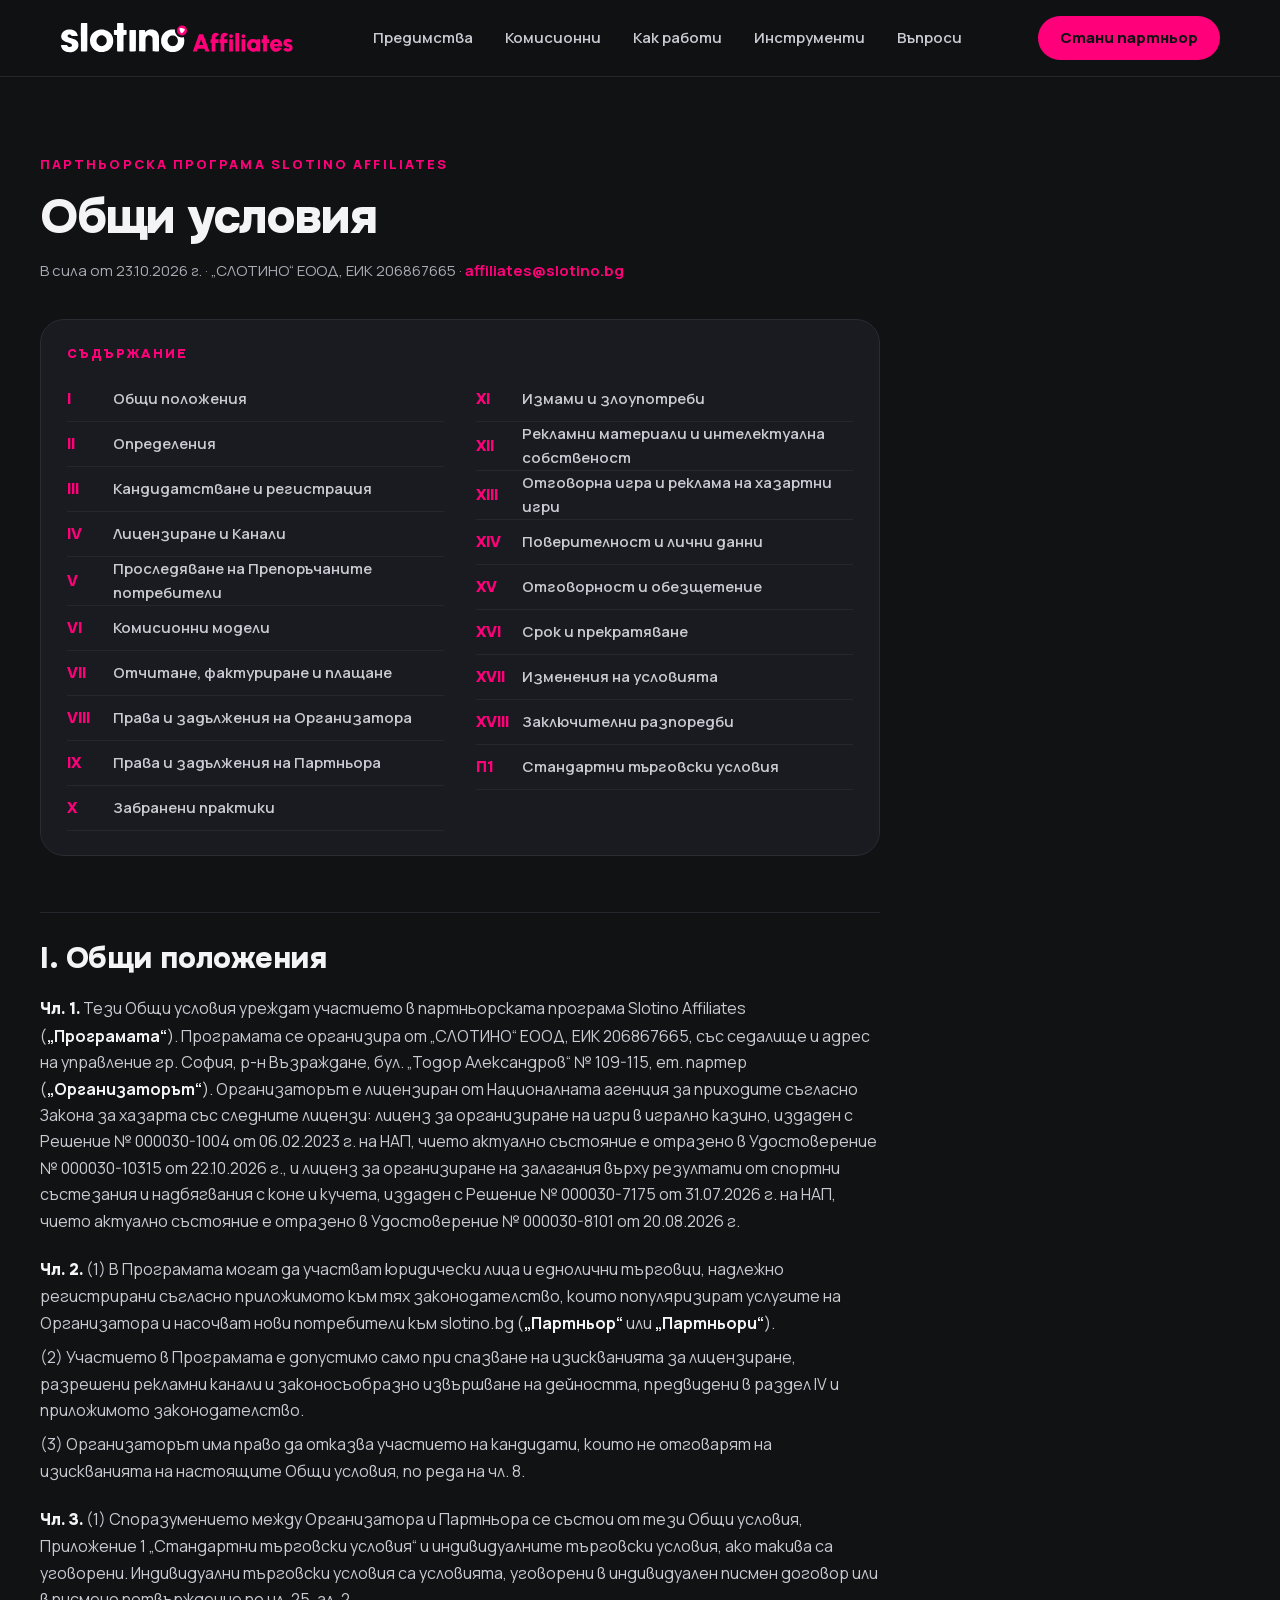
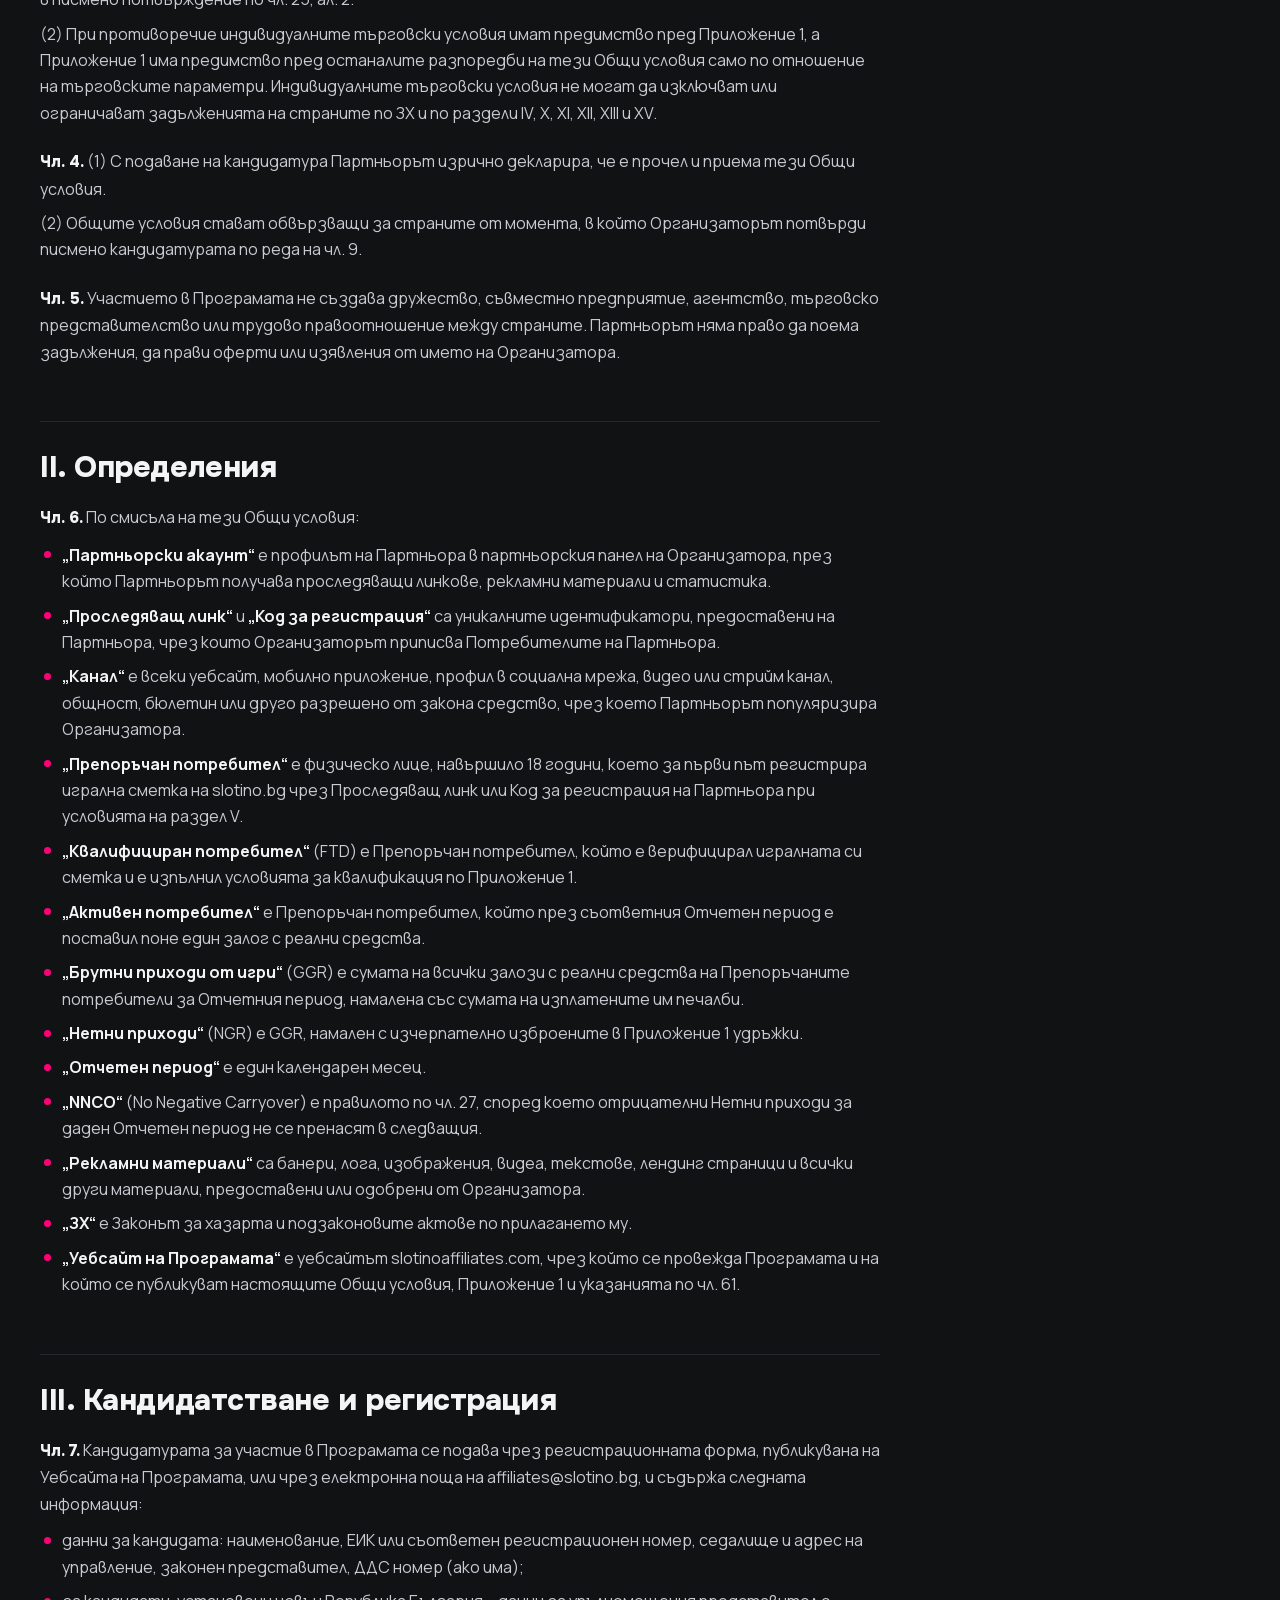
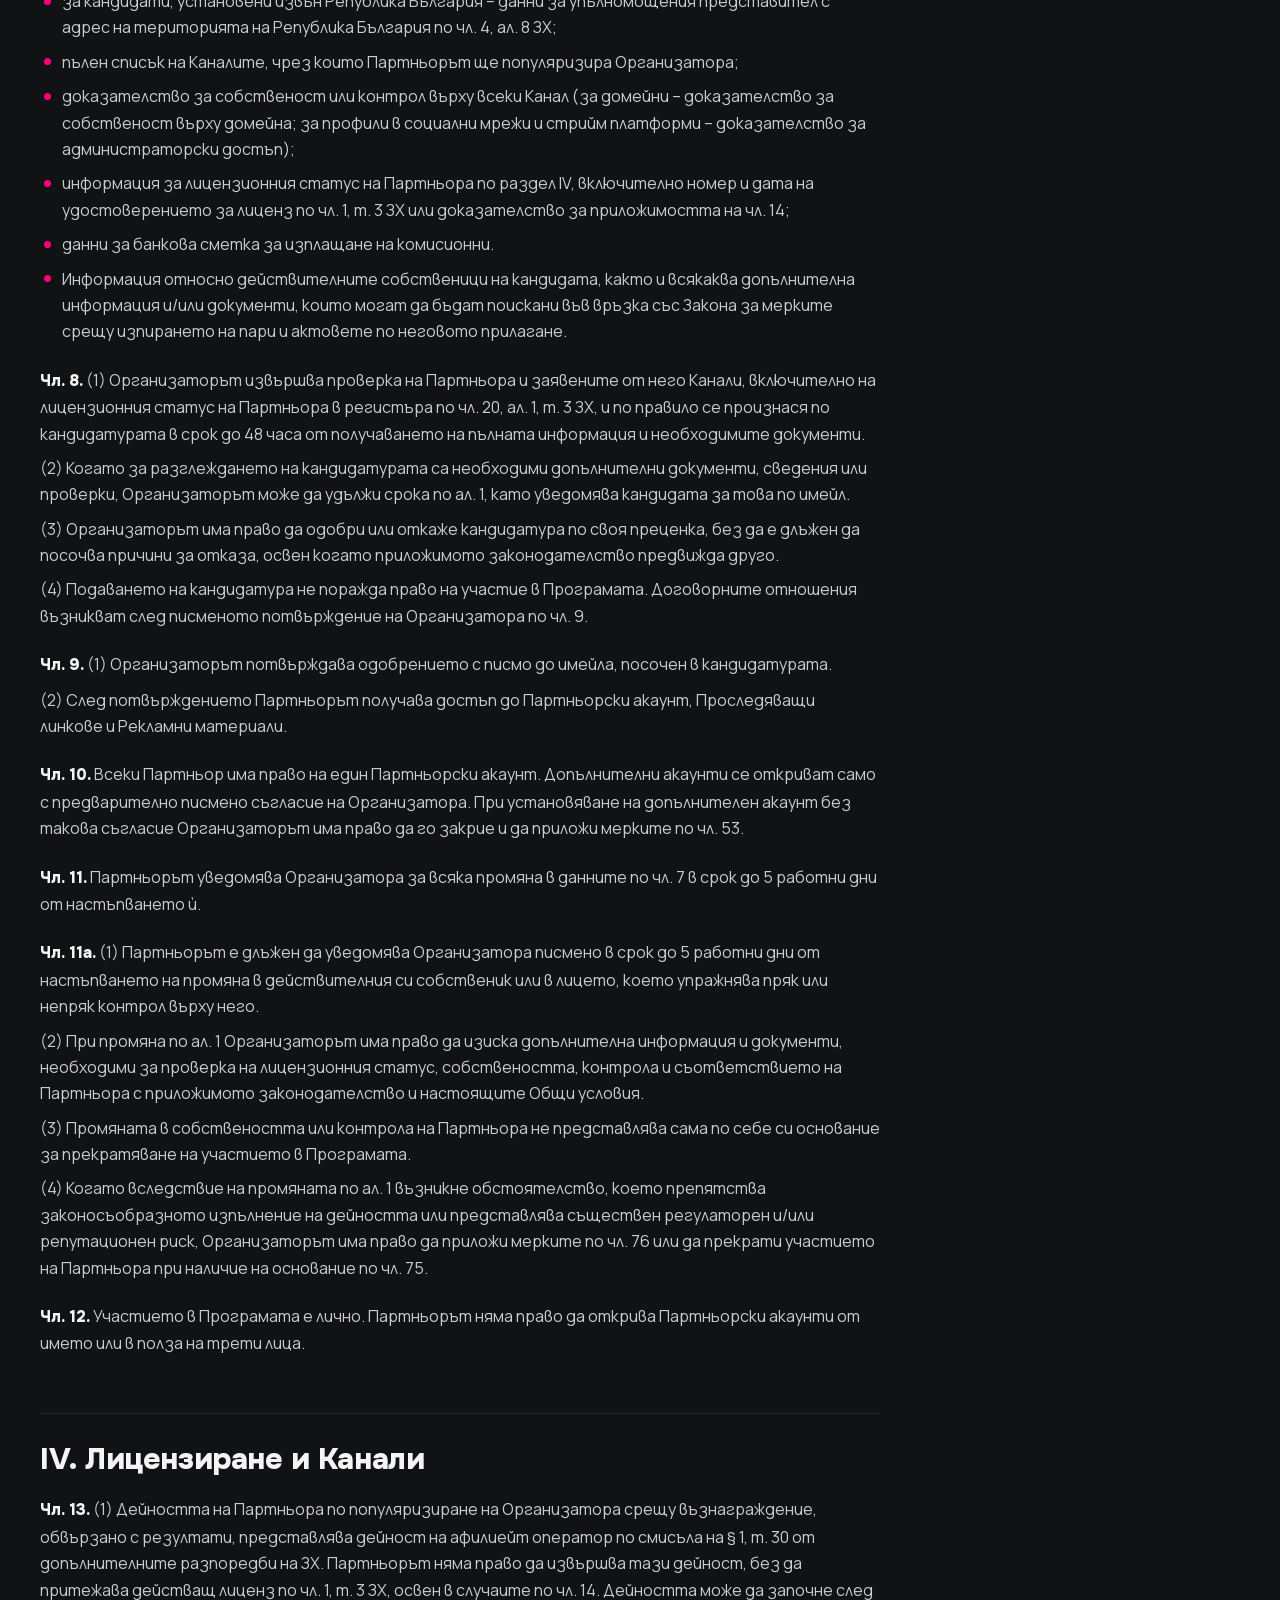
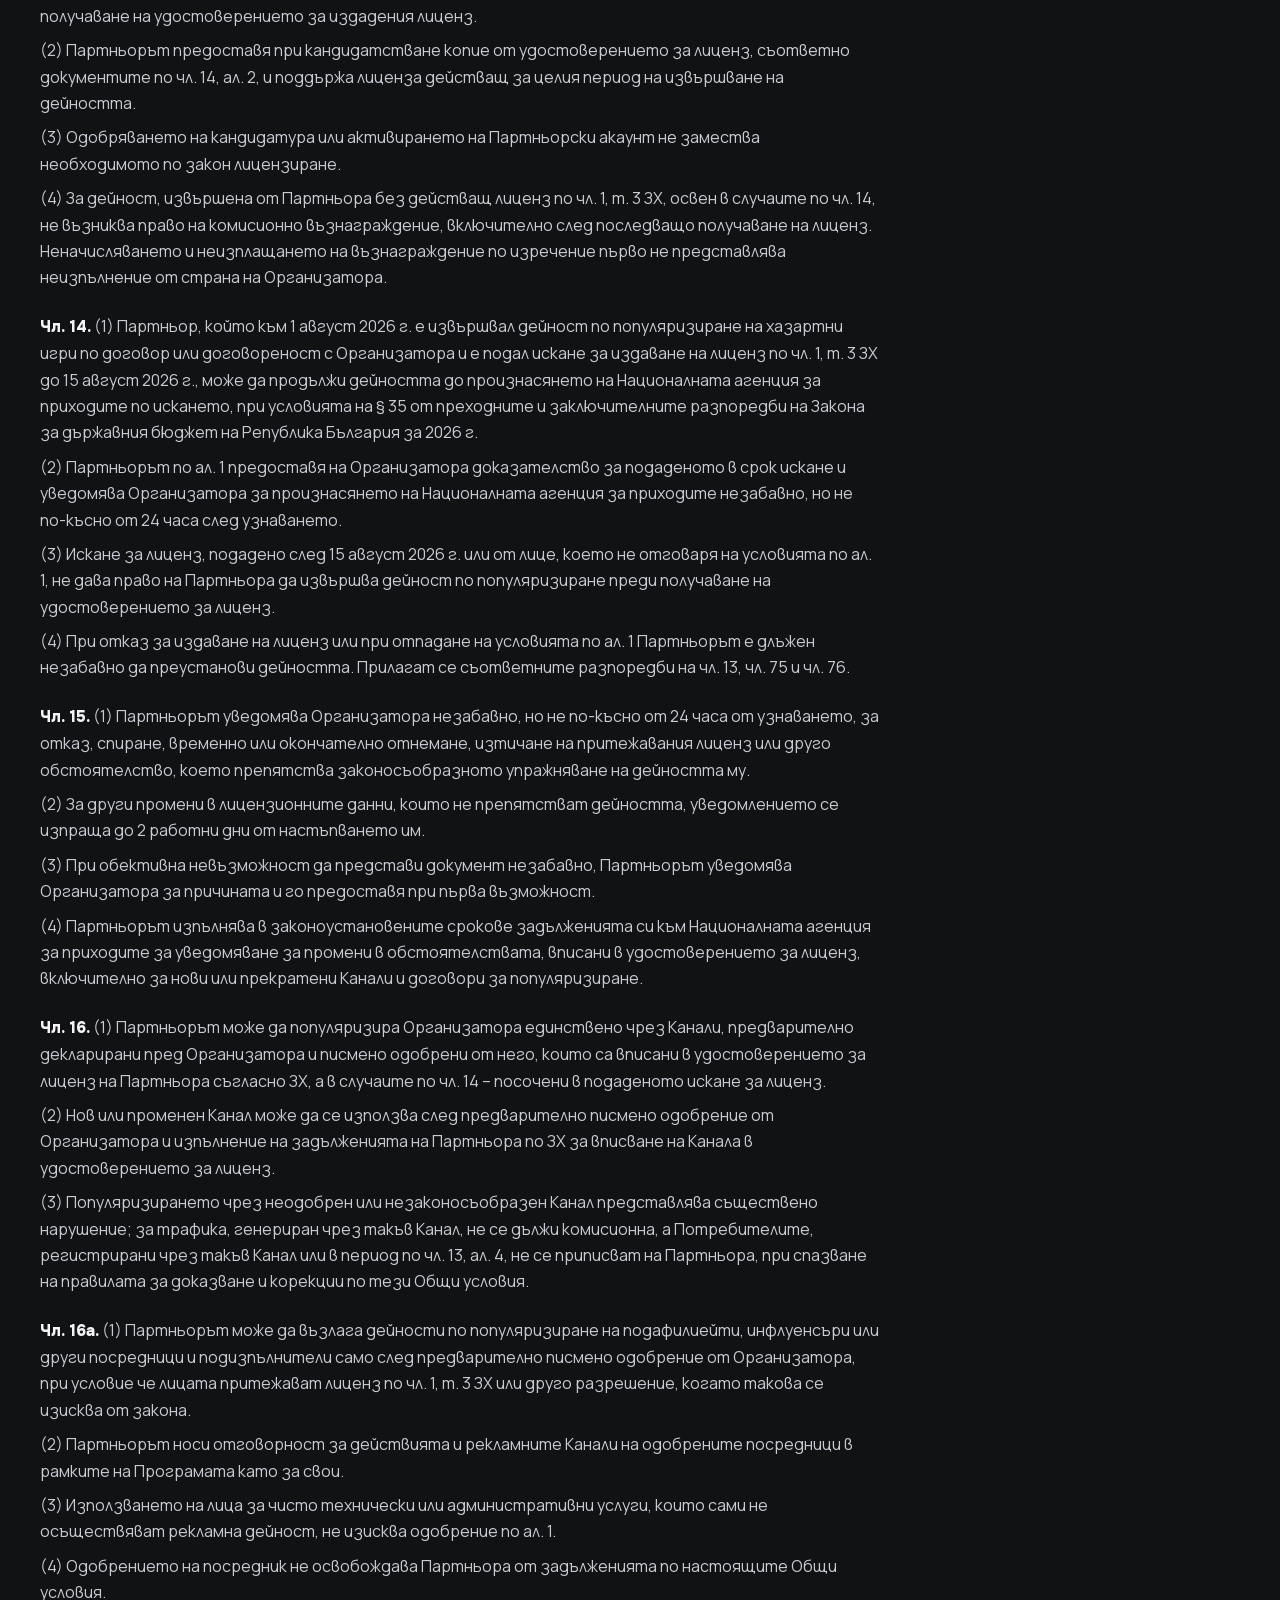
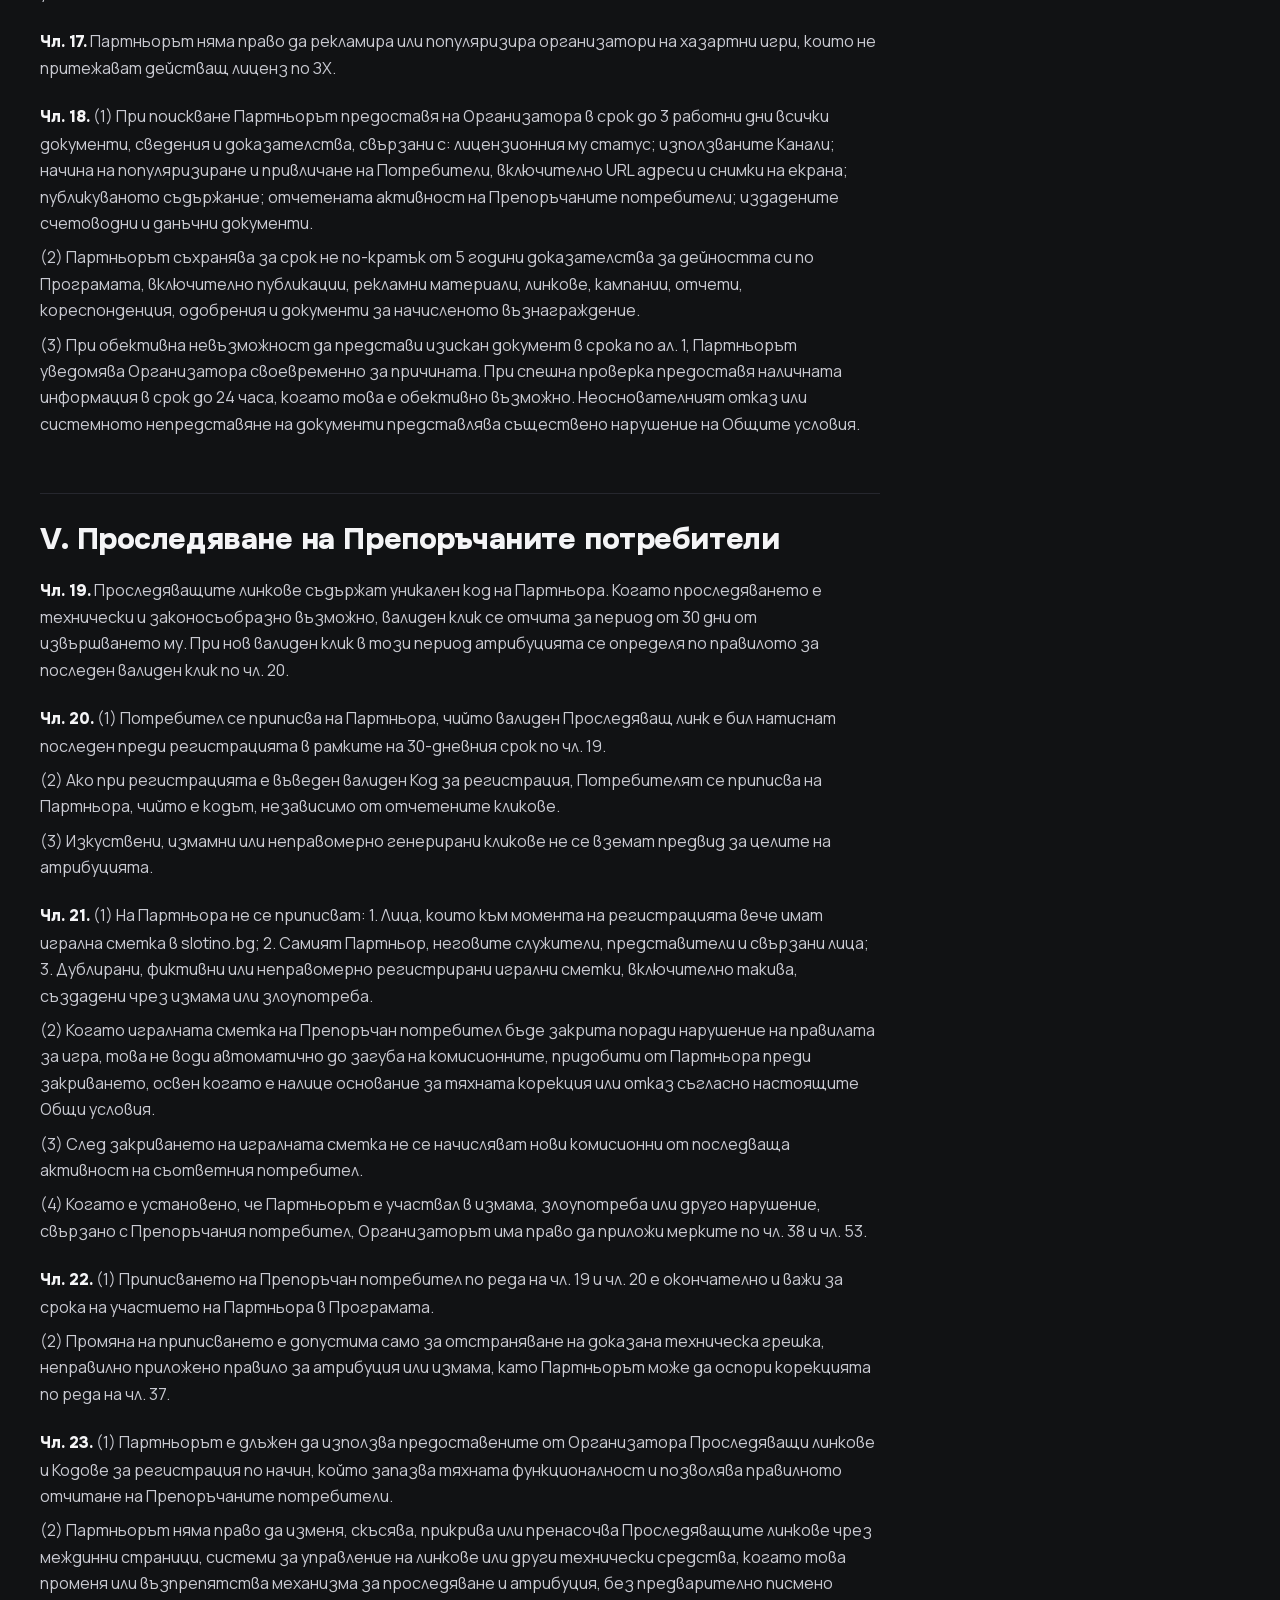
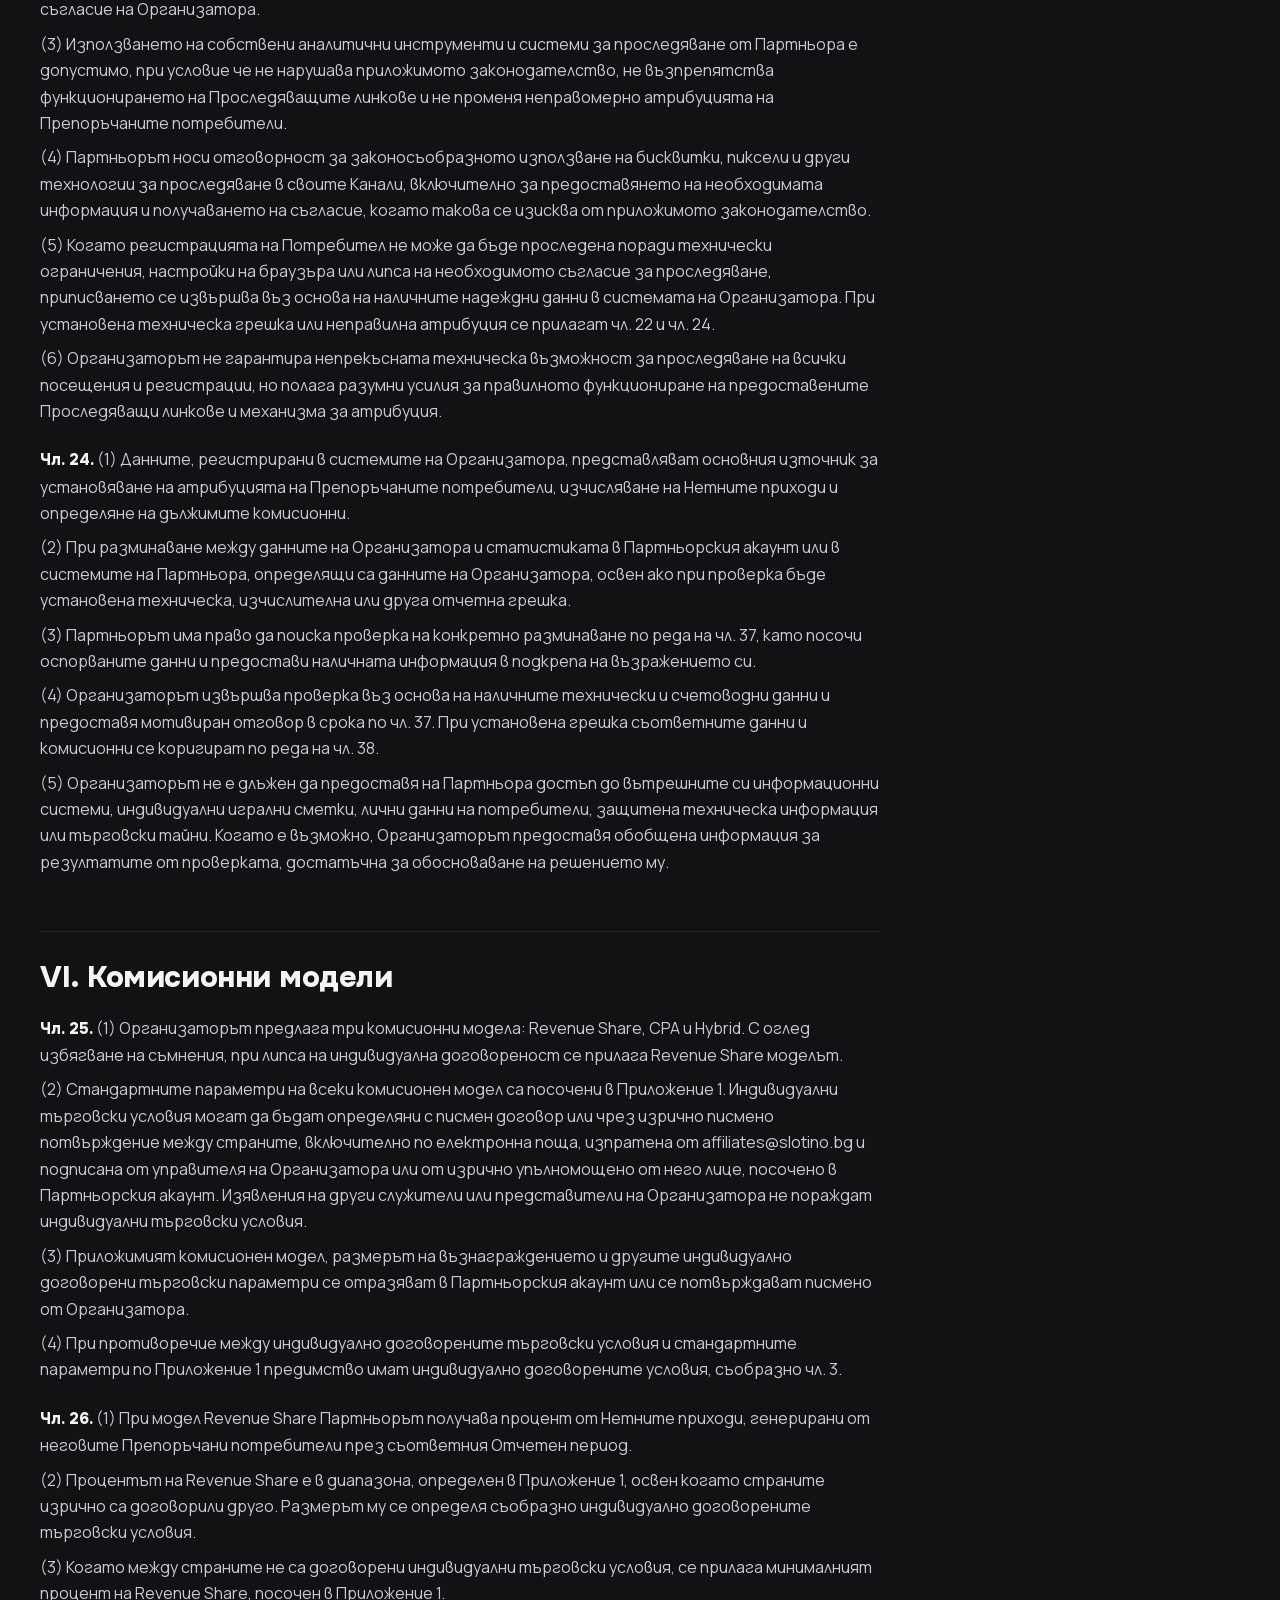
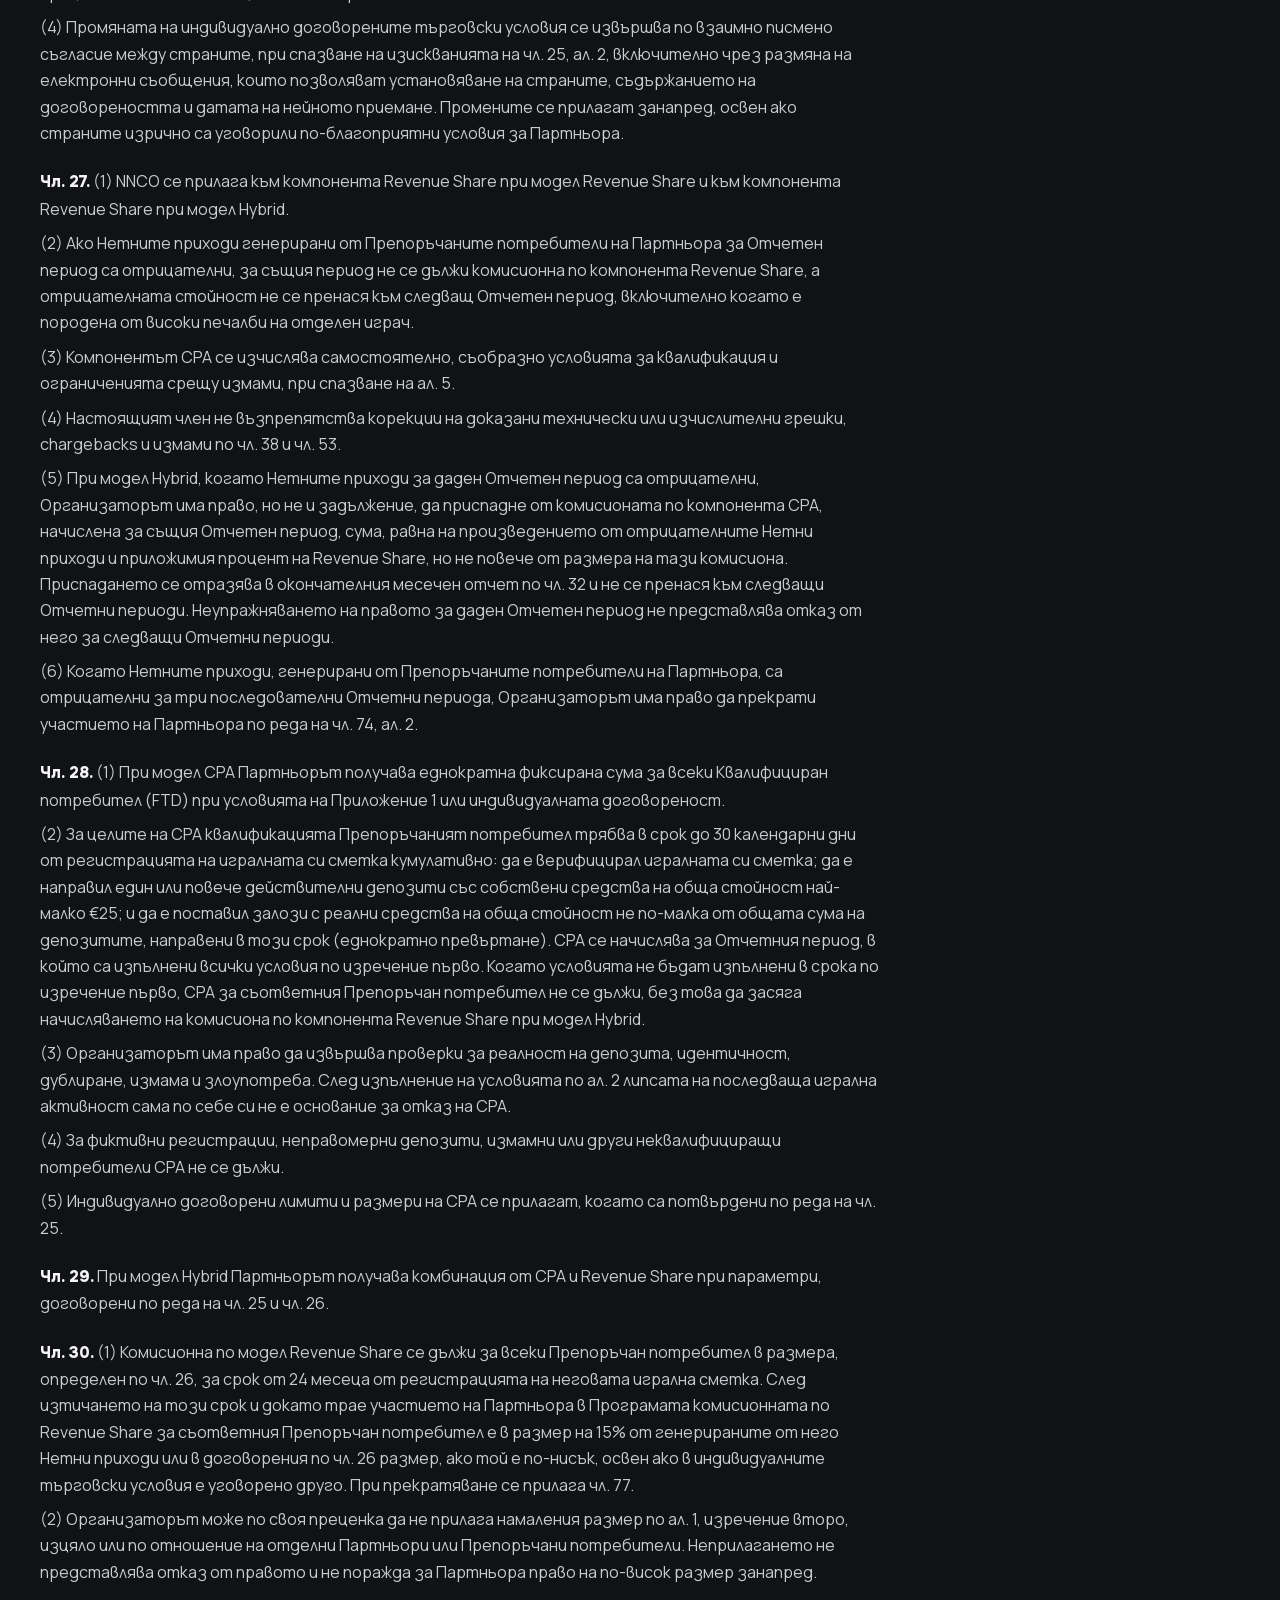
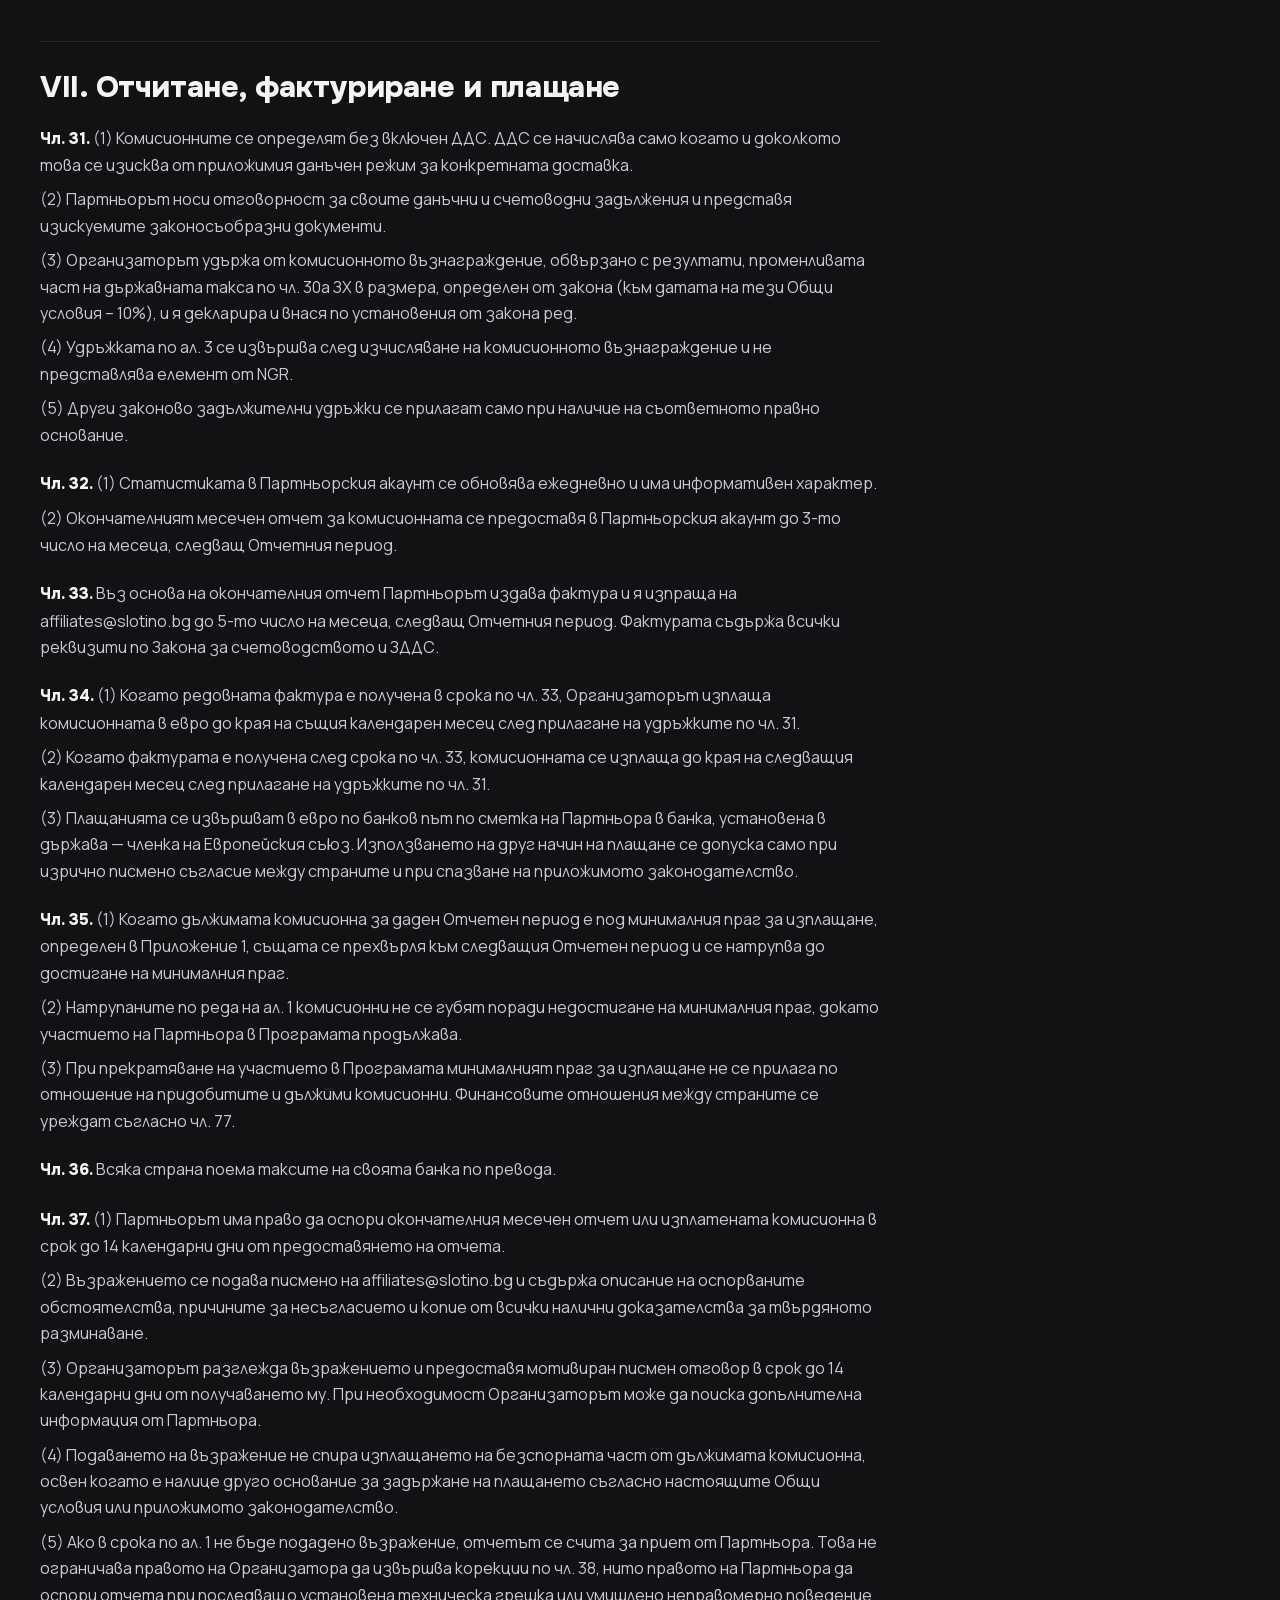
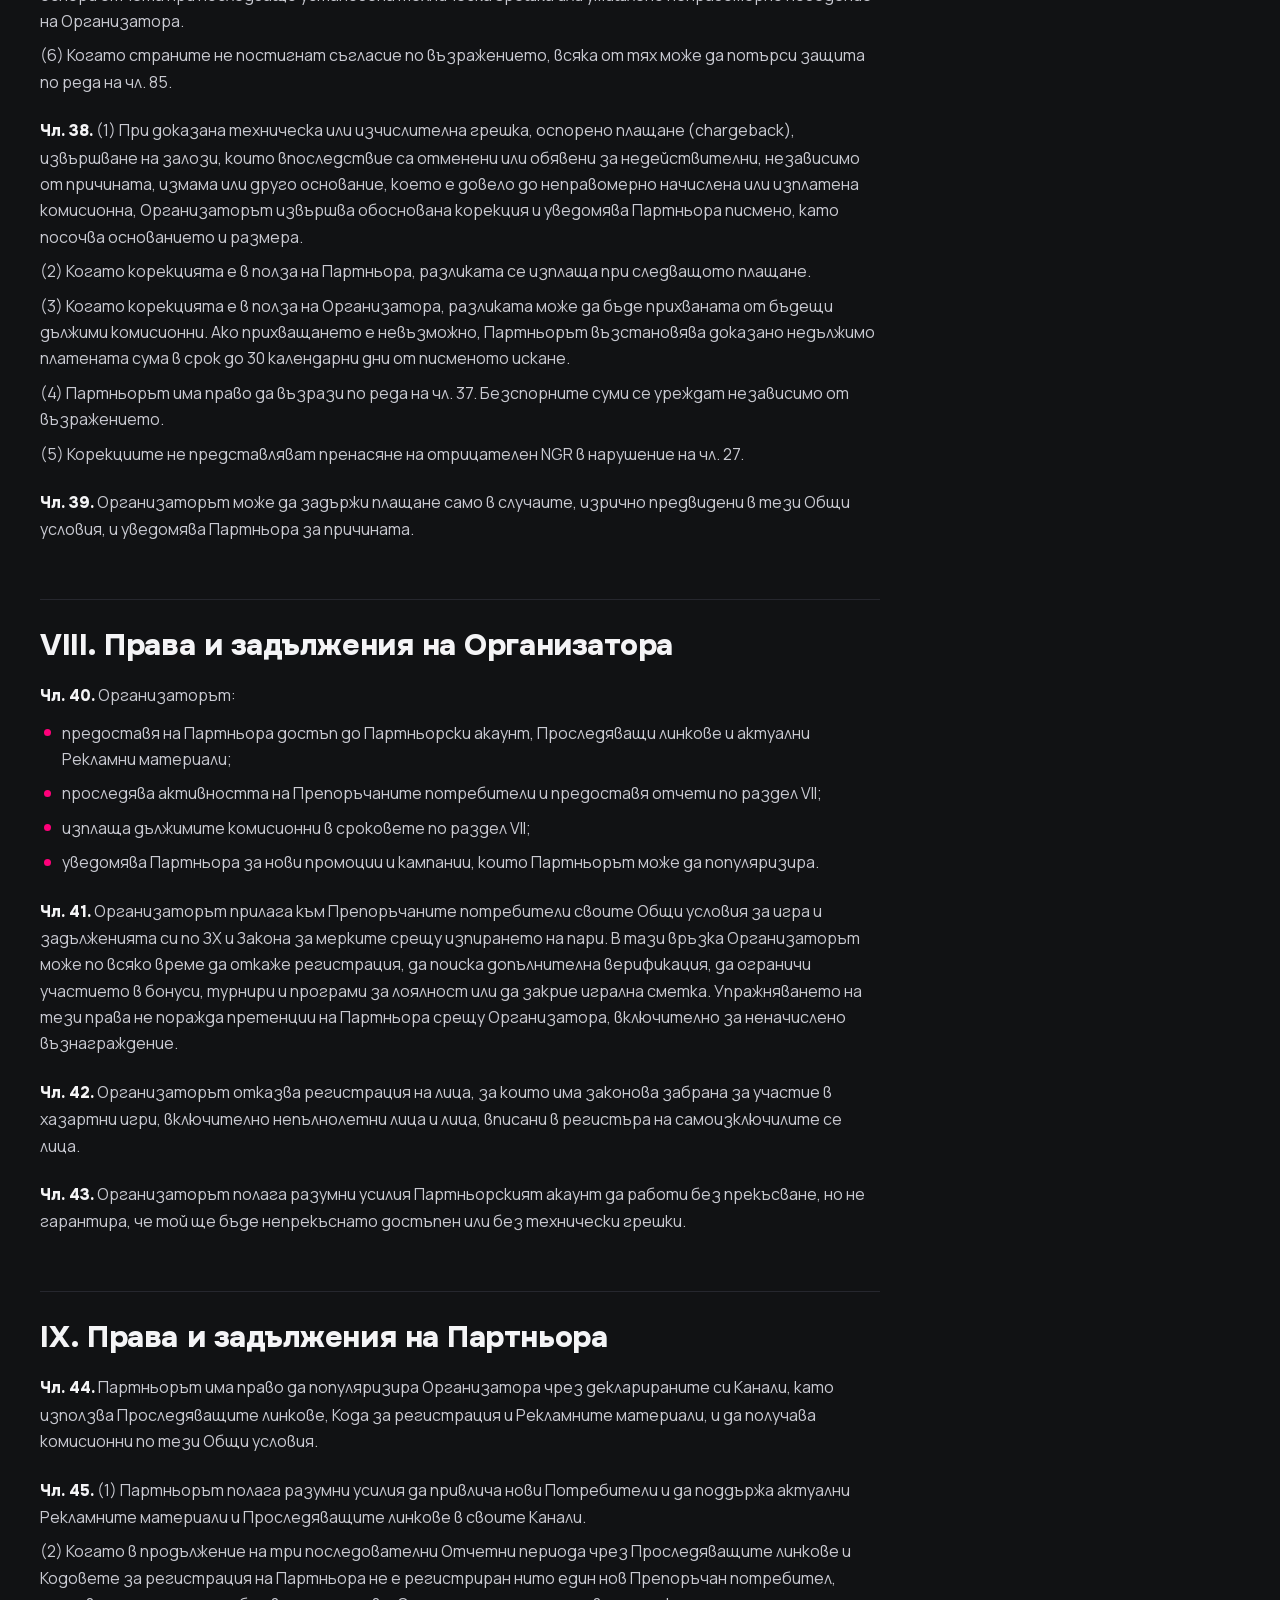
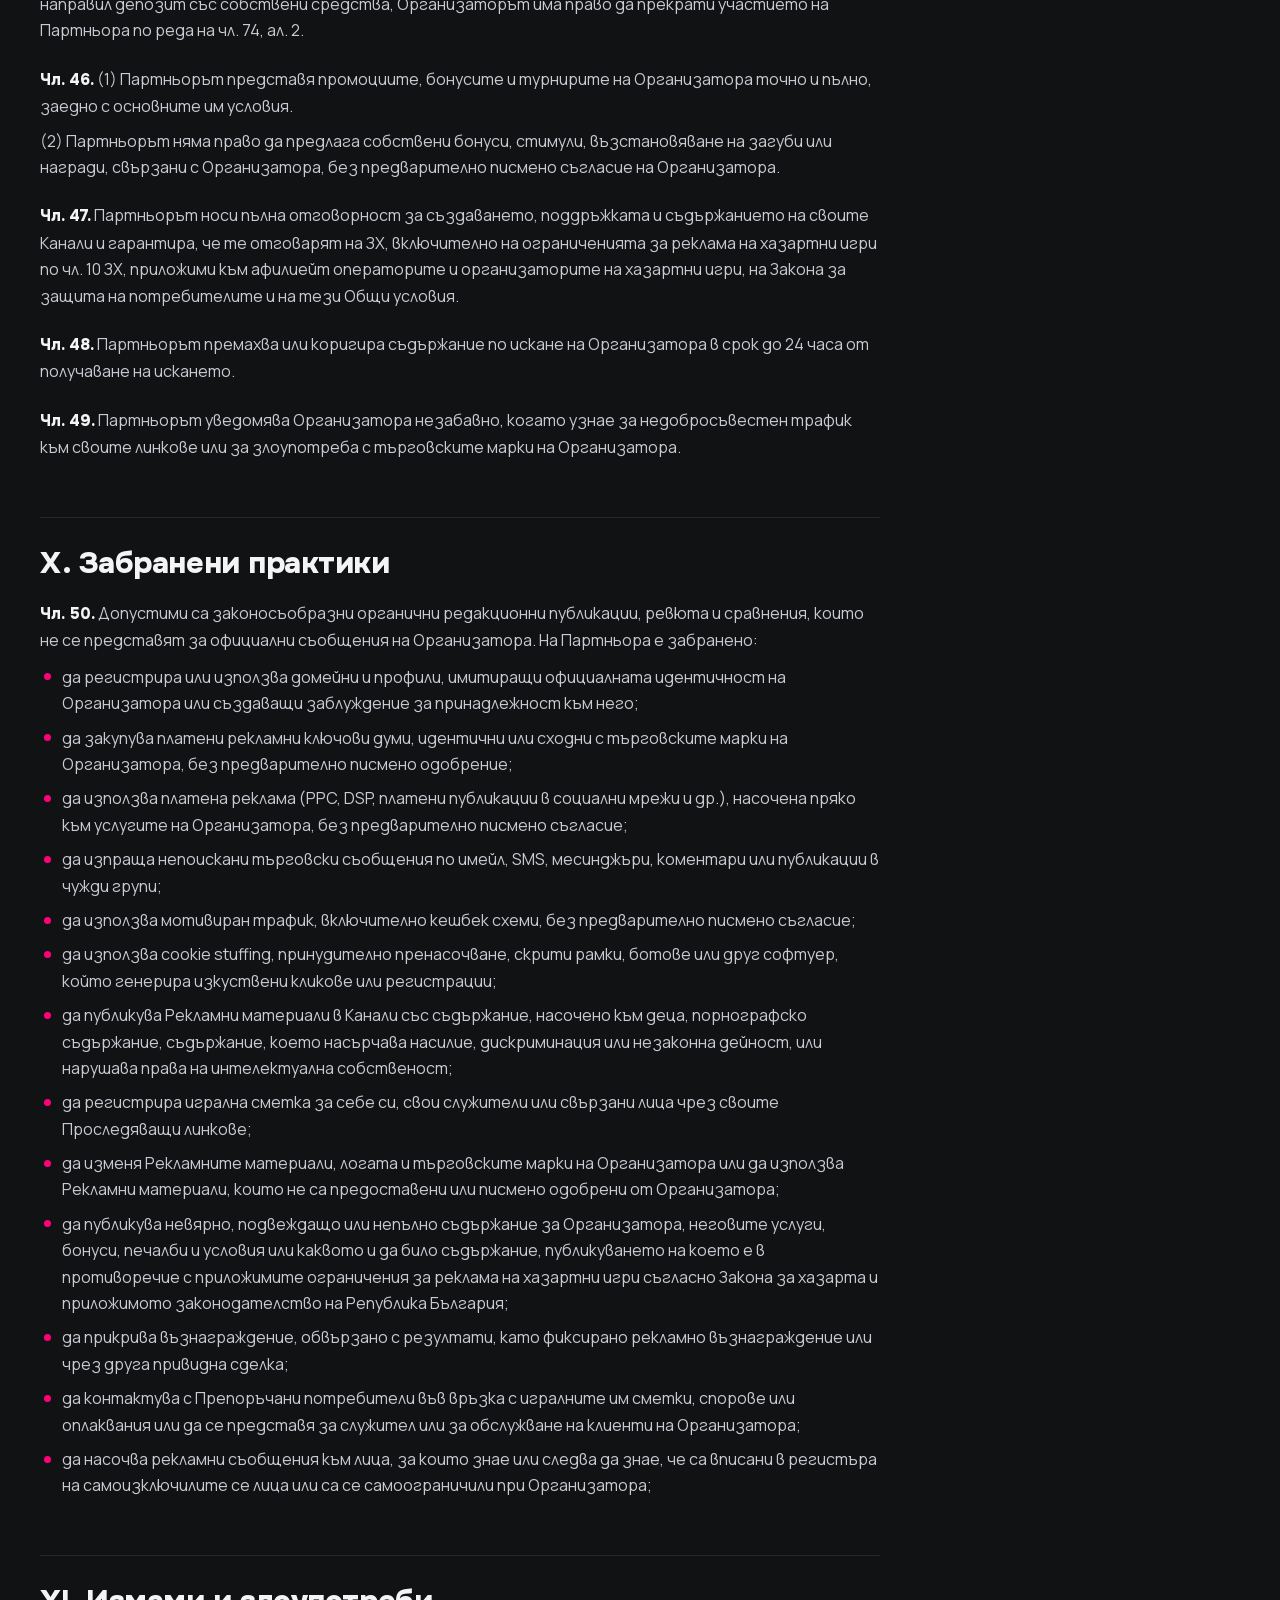
==== commit 64ee64ff: "Update partner terms to the new revision and link CTAs to registration /terms/ now carries the revis" ====
--- a/terms/index.html
+++ b/terms/index.html
@@ -43,8 +43,7 @@
       <a href="/#tools">Инструменти</a>
       <a href="/#faq">Въпроси</a>
     </nav>
-    <!-- TODO: сменете href с линка към формата за регистрация на партньори -->
-    <a class="btn btn--pink btn--sm header__cta" href="/#join">Стани партньор</a>
+    <a class="btn btn--pink btn--sm header__cta" href="https://ro-affiliate.slotinoaffiliates.com/registration">Стани партньор</a>
   </div>
 </header>
 
@@ -59,7 +58,7 @@
     <div class="legal__body">
 <h2 id="s-1">I. Общи положения</h2>
 <article class="art" id="art-1">
-<p><strong class="art__num">Чл. 1.</strong> Тези Общи условия уреждат участието в партньорската програма Slotino Affiliates (<strong>„Програмата“</strong>). Програмата се организира от „СЛОТИНО“ ЕООД, ЕИК 206867665, със седалище и адрес на управление гр. София, р-н Възраждане, бул. „Тодор Александров“ № 109-115, ет. партер (<strong>„Организаторът“</strong>). Организаторът е лицензиран от Националната агенция за приходите съгласно Закона за хазарта със следните лицензи: лиценз за организиране на игри в игрално казино, издаден с Решение № 000030-3556 от 09.04.2026 г. на НАП, чието актуално състояние е отразено в Удостоверение № 000030-4208 от 29.04.2026 г., и лиценз за организиране на залагания върху резултати от спортни състезания и надбягвания с коне и кучета, издаден с Решение № 000030-7175 от 31.07.2026 г. на НАП, чието актуално състояние е отразено в Удостоверение № 000030-8101 от 20.08.2026 г.</p>
+<p><strong class="art__num">Чл. 1.</strong> Тези Общи условия уреждат участието в партньорската програма Slotino Affiliates (<strong>„Програмата“</strong>). Програмата се организира от „СЛОТИНО“ ЕООД, ЕИК 206867665, със седалище и адрес на управление гр. София, р-н Възраждане, бул. „Тодор Александров“ № 109-115, ет. партер (<strong>„Организаторът“</strong>). Организаторът е лицензиран от Националната агенция за приходите съгласно Закона за хазарта със следните лицензи: лиценз за организиране на игри в игрално казино, издаден с Решение № 000030-1004 от 06.02.2023 г. на НАП, чието актуално състояние е отразено в Удостоверение № 000030-10315 от 22.10.2026 г., и лиценз за организиране на залагания върху резултати от спортни състезания и надбягвания с коне и кучета, издаден с Решение № 000030-7175 от 31.07.2026 г. на НАП, чието актуално състояние е отразено в Удостоверение № 000030-8101 от 20.08.2026 г.</p>
 </article>
 <article class="art" id="art-2">
 <p><strong class="art__num">Чл. 2.</strong> (1) В Програмата могат да участват юридически лица и еднолични търговци, надлежно регистрирани съгласно приложимото към тях законодателство, които популяризират услугите на Организатора и насочват нови потребители към slotino.bg (<strong>„Партньор“</strong> или <strong>„Партньори“</strong>).</p>
@@ -68,7 +67,7 @@
 </article>
 <article class="art" id="art-3">
 <p><strong class="art__num">Чл. 3.</strong> (1) Споразумението между Организатора и Партньора се състои от тези Общи условия, Приложение 1 „Стандартни търговски условия“ и индивидуалните търговски условия, ако такива са уговорени. Индивидуални търговски условия са условията, уговорени в индивидуален писмен договор или в писмено потвърждение по чл. 25, ал. 2.</p>
-<p>(2) При противоречие индивидуалните търговски условия имат предимство пред Приложение 1, а Приложение 1 има предимство пред останалите разпоредби на тези Общи условия само по отношение на търговските параметри. Индивидуалните търговски условия не могат да изключват или ограничават задълженията на страните по ЗХ и по раздели IV, X, XI и XIII.</p>
+<p>(2) При противоречие индивидуалните търговски условия имат предимство пред Приложение 1, а Приложение 1 има предимство пред останалите разпоредби на тези Общи условия само по отношение на търговските параметри. Индивидуалните търговски условия не могат да изключват или ограничават задълженията на страните по ЗХ и по раздели IV, X, XI, XII, XIII и XV.</p>
 </article>
 <article class="art" id="art-4">
 <p><strong class="art__num">Чл. 4.</strong> (1) С подаване на кандидатура Партньорът изрично декларира, че е прочел и приема тези Общи условия.</p>
@@ -83,7 +82,7 @@
 <ul>
 <li><strong>„Партньорски акаунт“</strong> е профилът на Партньора в партньорския панел на Организатора, през който Партньорът получава проследяващи линкове, рекламни материали и статистика.</li>
 <li><strong>„Проследяващ линк“</strong> и <strong>„Код за регистрация“</strong> са уникалните идентификатори, предоставени на Партньора, чрез които Организаторът приписва Потребителите на Партньора.</li>
-<li><strong>„Канал“</strong> е всеки уебсайт, мобилно приложение, профил в социална мрежа, видео или стрийм канал, общност, бюлетин или друго средство, чрез което Партньорът популяризира Организатора.</li>
+<li><strong>„Канал“</strong> е всеки уебсайт, мобилно приложение, профил в социална мрежа, видео или стрийм канал, общност, бюлетин или друго разрешено от закона средство, чрез което Партньорът популяризира Организатора.</li>
 <li><strong>„Препоръчан потребител“</strong> е физическо лице, навършило 18 години, което за първи път регистрира игрална сметка на slotino.bg чрез Проследяващ линк или Код за регистрация на Партньора при условията на раздел V.</li>
 <li><strong>„Квалифициран потребител“</strong> (FTD) е Препоръчан потребител, който е верифицирал игралната си сметка и е изпълнил условията за квалификация по Приложение 1.</li>
 <li><strong>„Активен потребител“</strong> е Препоръчан потребител, който през съответния Отчетен период е поставил поне един залог с реални средства.</li>
@@ -93,11 +92,12 @@
 <li><strong>„NNCO“</strong> (No Negative Carryover) е правилото по чл. 27, според което отрицателни Нетни приходи за даден Отчетен период не се пренасят в следващия.</li>
 <li><strong>„Рекламни материали“</strong> са банери, лога, изображения, видеа, текстове, лендинг страници и всички други материали, предоставени или одобрени от Организатора.</li>
 <li><strong>„ЗХ“</strong> е Законът за хазарта и подзаконовите актове по прилагането му.</li>
+<li><strong>„Уебсайт на Програмата“</strong> е уебсайтът slotinoaffiliates.com, чрез който се провежда Програмата и на който се публикуват настоящите Общи условия, Приложение 1 и указанията по чл. 61.</li>
 </ul>
 </article>
 <h2 id="s-3">III. Кандидатстване и регистрация</h2>
 <article class="art" id="art-7">
-<p><strong class="art__num">Чл. 7.</strong> Кандидатурата за участие в Програмата се подава чрез регистрационната форма, публикувана на официалния уебсайт на Програмата, или чрез електронна поща на affiliates@slotino.bg, и съдържа следната информация:</p>
+<p><strong class="art__num">Чл. 7.</strong> Кандидатурата за участие в Програмата се подава чрез регистрационната форма, публикувана на Уебсайта на Програмата, или чрез електронна поща на affiliates@slotino.bg, и съдържа следната информация:</p>
 <ul>
 <li>данни за кандидата: наименование, ЕИК или съответен регистрационен номер, седалище и адрес на управление, законен представител, ДДС номер (ако има);</li>
 <li>за кандидати, установени извън Република България – данни за упълномощения представител с адрес на територията на Република България по чл. 4, ал. 8 ЗХ;</li>
@@ -105,6 +105,7 @@
 <li>доказателство за собственост или контрол върху всеки Канал (за домейни – доказателство за собственост върху домейна; за профили в социални мрежи и стрийм платформи – доказателство за администраторски достъп);</li>
 <li>информация за лицензионния статус на Партньора по раздел IV, включително номер и дата на удостоверението за лиценз по чл. 1, т. 3 ЗХ или доказателство за приложимостта на чл. 14;</li>
 <li>данни за банкова сметка за изплащане на комисионни.</li>
+<li>Информация относно действителните собственици на кандидата, както и всякаква допълнителна информация и/или документи, които могат да бъдат поискани във връзка със Закона за мерките срещу изпирането на пари и актовете по неговото прилагане.</li>
 </ul>
 </article>
 <article class="art" id="art-8">
@@ -118,7 +119,7 @@
 <p>(2) След потвърждението Партньорът получава достъп до Партньорски акаунт, Проследяващи линкове и Рекламни материали.</p>
 </article>
 <article class="art" id="art-10">
-<p><strong class="art__num">Чл. 10.</strong> Всеки Партньор има право на един Партньорски акаунт. Допълнителни акаунти се откриват само с предварително писмено съгласие на Организатора.</p>
+<p><strong class="art__num">Чл. 10.</strong> Всеки Партньор има право на един Партньорски акаунт. Допълнителни акаунти се откриват само с предварително писмено съгласие на Организатора. При установяване на допълнителен акаунт без такова съгласие Организаторът има право да го закрие и да приложи мерките по чл. 53.</p>
 </article>
 <article class="art" id="art-11">
 <p><strong class="art__num">Чл. 11.</strong> Партньорът уведомява Организатора за всяка промяна в данните по чл. 7 в срок до 5 работни дни от настъпването ѝ.</p>
@@ -127,7 +128,7 @@
 <p><strong class="art__num">Чл. 11а.</strong> (1) Партньорът е длъжен да уведомява Организатора писмено в срок до 5 работни дни от настъпването на промяна в действителния си собственик или в лицето, което упражнява пряк или непряк контрол върху него.</p>
 <p>(2) При промяна по ал. 1 Организаторът има право да изиска допълнителна информация и документи, необходими за проверка на лицензионния статус, собствеността, контрола и съответствието на Партньора с приложимото законодателство и настоящите Общи условия.</p>
 <p>(3) Промяната в собствеността или контрола на Партньора не представлява сама по себе си основание за прекратяване на участието в Програмата.</p>
-<p>(4) Когато вследствие на промяната по ал. 1 възникне обстоятелство, което препятства законосъобразното изпълнение на дейността или представлява съществен регулаторен риск, Организаторът има право да приложи мерките по чл. 76 или да прекрати участието на Партньора при наличие на основание по чл. 75.</p>
+<p>(4) Когато вследствие на промяната по ал. 1 възникне обстоятелство, което препятства законосъобразното изпълнение на дейността или представлява съществен регулаторен и/или репутационен риск, Организаторът има право да приложи мерките по чл. 76 или да прекрати участието на Партньора при наличие на основание по чл. 75.</p>
 </article>
 <article class="art" id="art-12">
 <p><strong class="art__num">Чл. 12.</strong> Участието в Програмата е лично. Партньорът няма право да открива Партньорски акаунти от името или в полза на трети лица.</p>
@@ -137,7 +138,7 @@
 <p><strong class="art__num">Чл. 13.</strong> (1) Дейността на Партньора по популяризиране на Организатора срещу възнаграждение, обвързано с резултати, представлява дейност на афилиейт оператор по смисъла на § 1, т. 30 от допълнителните разпоредби на ЗХ. Партньорът няма право да извършва тази дейност, без да притежава действащ лиценз по чл. 1, т. 3 ЗХ, освен в случаите по чл. 14. Дейността може да започне след получаване на удостоверението за издадения лиценз.</p>
 <p>(2) Партньорът предоставя при кандидатстване копие от удостоверението за лиценз, съответно документите по чл. 14, ал. 2, и поддържа лиценза действащ за целия период на извършване на дейността.</p>
 <p>(3) Одобряването на кандидатура или активирането на Партньорски акаунт не замества необходимото по закон лицензиране.</p>
-<p>(4) Организаторът не изплаща комисионно възнаграждение на Партньор, който не притежава действащ лиценз по чл. 1, т. 3 ЗХ, освен в случаите по чл. 14. Неизплащането по изречение първо не представлява неизпълнение от страна на Организатора.</p>
+<p>(4) За дейност, извършена от Партньора без действащ лиценз по чл. 1, т. 3 ЗХ, освен в случаите по чл. 14, не възниква право на комисионно възнаграждение, включително след последващо получаване на лиценз. Неначисляването и неизплащането на възнаграждение по изречение първо не представлява неизпълнение от страна на Организатора.</p>
 </article>
 <article class="art" id="art-14">
 <p><strong class="art__num">Чл. 14.</strong> (1) Партньор, който към 1 август 2026 г. е извършвал дейност по популяризиране на хазартни игри по договор или договореност с Организатора и е подал искане за издаване на лиценз по чл. 1, т. 3 ЗХ до 15 август 2026 г., може да продължи дейността до произнасянето на Националната агенция за приходите по искането, при условията на § 35 от преходните и заключителните разпоредби на Закона за държавния бюджет на Република България за 2026 г.</p>
@@ -146,7 +147,7 @@
 <p>(4) При отказ за издаване на лиценз или при отпадане на условията по ал. 1 Партньорът е длъжен незабавно да преустанови дейността. Прилагат се съответните разпоредби на чл. 13, чл. 75 и чл. 76.</p>
 </article>
 <article class="art" id="art-15">
-<p><strong class="art__num">Чл. 15.</strong> (1) Партньорът уведомява Организатора незабавно, но не по-късно от 24 часа от узнаването, за отказ, спиране, отнемане, изтичане или друго обстоятелство, което препятства законосъобразното упражняване на дейността му.</p>
+<p><strong class="art__num">Чл. 15.</strong> (1) Партньорът уведомява Организатора незабавно, но не по-късно от 24 часа от узнаването, за отказ, спиране, временно или окончателно отнемане, изтичане на притежавания лиценз или друго обстоятелство, което препятства законосъобразното упражняване на дейността му.</p>
 <p>(2) За други промени в лицензионните данни, които не препятстват дейността, уведомлението се изпраща до 2 работни дни от настъпването им.</p>
 <p>(3) При обективна невъзможност да представи документ незабавно, Партньорът уведомява Организатора за причината и го предоставя при първа възможност.</p>
 <p>(4) Партньорът изпълнява в законоустановените срокове задълженията си към Националната агенция за приходите за уведомяване за промени в обстоятелствата, вписани в удостоверението за лиценз, включително за нови или прекратени Канали и договори за популяризиране.</p>
@@ -154,11 +155,11 @@
 <article class="art" id="art-16">
 <p><strong class="art__num">Чл. 16.</strong> (1) Партньорът може да популяризира Организатора единствено чрез Канали, предварително декларирани пред Организатора и писмено одобрени от него, които са вписани в удостоверението за лиценз на Партньора съгласно ЗХ, а в случаите по чл. 14 – посочени в подаденото искане за лиценз.</p>
 <p>(2) Нов или променен Канал може да се използва след предварително писмено одобрение от Организатора и изпълнение на задълженията на Партньора по ЗХ за вписване на Канала в удостоверението за лиценз.</p>
-<p>(3) Популяризирането чрез неодобрен или закононесъобразен Канал представлява съществено нарушение; за трафика, генериран чрез такъв Канал, не се дължи комисионна, при спазване на правилата за доказване и корекции по тези Общи условия.</p>
+<p>(3) Популяризирането чрез неодобрен или незаконосъобразен Канал представлява съществено нарушение; за трафика, генериран чрез такъв Канал, не се дължи комисионна, а Потребителите, регистрирани чрез такъв Канал или в период по чл. 13, ал. 4, не се приписват на Партньора, при спазване на правилата за доказване и корекции по тези Общи условия.</p>
 </article>
 <article class="art" id="art-16a">
-<p><strong class="art__num">Чл. 16а.</strong> (1) Партньорът може да възлага дейности по популяризиране на подафилиейти, инфлуенсъри или други посредници само след предварително писмено одобрение от Организатора, при условие че лицата притежават лиценз по чл. 1, т. 3 ЗХ или друго разрешение, когато такова се изисква от закона.</p>
-<p>(2) Партньорът носи отговорност за действията и рекламните Канали на одобрените посредници в рамките на Програмата.</p>
+<p><strong class="art__num">Чл. 16а.</strong> (1) Партньорът може да възлага дейности по популяризиране на подафилиейти, инфлуенсъри или други посредници и подизпълнители само след предварително писмено одобрение от Организатора, при условие че лицата притежават лиценз по чл. 1, т. 3 ЗХ или друго разрешение, когато такова се изисква от закона.</p>
+<p>(2) Партньорът носи отговорност за действията и рекламните Канали на одобрените посредници в рамките на Програмата като за свои.</p>
 <p>(3) Използването на лица за чисто технически или административни услуги, които сами не осъществяват рекламна дейност, не изисква одобрение по ал. 1.</p>
 <p>(4) Одобрението на посредник не освобождава Партньора от задълженията по настоящите Общи условия.</p>
 </article>
@@ -206,8 +207,8 @@
 </article>
 <h2 id="s-6">VI. Комисионни модели</h2>
 <article class="art" id="art-25">
-<p><strong class="art__num">Чл. 25.</strong> (1) Организаторът предлага три комисионни модела: Revenue Share, CPA и Hybrid.</p>
-<p>(2) Стандартните параметри на всеки комисионен модел са посочени в Приложение 1. Индивидуални търговски условия могат да бъдат определяни с писмен договор или чрез изрично писмено потвърждение между страните, включително по електронна поща.</p>
+<p><strong class="art__num">Чл. 25.</strong> (1) Организаторът предлага три комисионни модела: Revenue Share, CPA и Hybrid. С оглед избягване на съмнения, при липса на индивидуална договореност се прилага Revenue Share моделът.</p>
+<p>(2) Стандартните параметри на всеки комисионен модел са посочени в Приложение 1. Индивидуални търговски условия могат да бъдат определяни с писмен договор или чрез изрично писмено потвърждение между страните, включително по електронна поща, изпратена от affiliates@slotino.bg и подписана от управителя на Организатора или от изрично упълномощено от него лице, посочено в Партньорския акаунт. Изявления на други служители или представители на Организатора не пораждат индивидуални търговски условия.</p>
 <p>(3) Приложимият комисионен модел, размерът на възнаграждението и другите индивидуално договорени търговски параметри се отразяват в Партньорския акаунт или се потвърждават писмено от Организатора.</p>
 <p>(4) При противоречие между индивидуално договорените търговски условия и стандартните параметри по Приложение 1 предимство имат индивидуално договорените условия, съобразно чл. 3.</p>
 </article>
@@ -215,18 +216,20 @@
 <p><strong class="art__num">Чл. 26.</strong> (1) При модел Revenue Share Партньорът получава процент от Нетните приходи, генерирани от неговите Препоръчани потребители през съответния Отчетен период.</p>
 <p>(2) Процентът на Revenue Share е в диапазона, определен в Приложение 1, освен когато страните изрично са договорили друго. Размерът му се определя съобразно индивидуално договорените търговски условия.</p>
 <p>(3) Когато между страните не са договорени индивидуални търговски условия, се прилага минималният процент на Revenue Share, посочен в Приложение 1.</p>
-<p>(4) Промяната на индивидуално договорените търговски условия се извършва по взаимно писмено съгласие между страните, включително чрез размяна на електронни съобщения, които позволяват установяване на страните, съдържанието на договореността и датата на нейното приемане. Промените се прилагат занапред, освен ако страните изрично са уговорили по-благоприятни условия за Партньора.</p>
+<p>(4) Промяната на индивидуално договорените търговски условия се извършва по взаимно писмено съгласие между страните, при спазване на изискванията на чл. 25, ал. 2, включително чрез размяна на електронни съобщения, които позволяват установяване на страните, съдържанието на договореността и датата на нейното приемане. Промените се прилагат занапред, освен ако страните изрично са уговорили по-благоприятни условия за Партньора.</p>
 </article>
 <article class="art" id="art-27">
 <p><strong class="art__num">Чл. 27.</strong> (1) NNCO се прилага към компонента Revenue Share при модел Revenue Share и към компонента Revenue Share при модел Hybrid.</p>
-<p>(2) Ако Нетните приходи на Партньора за Отчетен период са отрицателни, за същия период не се дължи комисионна по компонента Revenue Share, а отрицателната стойност не се пренася към следващ Отчетен период, включително когато е породена от високи печалби на отделен играч.</p>
-<p>(3) Компонентът CPA се изчислява самостоятелно, съобразно условията за квалификация и ограниченията срещу измами.</p>
+<p>(2) Ако Нетните приходи генерирани от Препоръчаните потребители на Партньора за Отчетен период са отрицателни, за същия период не се дължи комисионна по компонента Revenue Share, а отрицателната стойност не се пренася към следващ Отчетен период, включително когато е породена от високи печалби на отделен играч.</p>
+<p>(3) Компонентът CPA се изчислява самостоятелно, съобразно условията за квалификация и ограниченията срещу измами, при спазване на ал. 5.</p>
 <p>(4) Настоящият член не възпрепятства корекции на доказани технически или изчислителни грешки, chargebacks и измами по чл. 38 и чл. 53.</p>
+<p>(5) При модел Hybrid, когато Нетните приходи за даден Отчетен период са отрицателни, Организаторът има право, но не и задължение, да приспадне от комисионата по компонента CPA, начислена за същия Отчетен период, сума, равна на произведението от отрицателните Нетни приходи и приложимия процент на Revenue Share, но не повече от размера на тази комисиона. Приспадането се отразява в окончателния месечен отчет по чл. 32 и не се пренася към следващи Отчетни периоди. Неупражняването на правото за даден Отчетен период не представлява отказ от него за следващи Отчетни периоди.</p>
+<p>(6) Когато Нетните приходи, генерирани от Препоръчаните потребители на Партньора, са отрицателни за три последователни Отчетни периода, Организаторът има право да прекрати участието на Партньора по реда на чл. 74, ал. 2.</p>
 </article>
 <article class="art" id="art-28">
 <p><strong class="art__num">Чл. 28.</strong> (1) При модел CPA Партньорът получава еднократна фиксирана сума за всеки Квалифициран потребител (FTD) при условията на Приложение 1 или индивидуалната договореност.</p>
-<p>(2) За целите на CPA квалификацията се изисква верифицирана игрална сметка и първи действителен депозит със собствени средства в размер най-малко €25, без общо изискване за предварително превъртане на депозита.</p>
-<p>(3) Организаторът има право да извършва проверки за реалност на депозита, идентичност, дублиране, измама и злоупотреба. Липсата на последваща игрална активност сама по себе си не е достатъчно основание за отказ на CPA.</p>
+<p>(2) За целите на CPA квалификацията Препоръчаният потребител трябва в срок до 30 календарни дни от регистрацията на игралната си сметка кумулативно: да е верифицирал игралната си сметка; да е направил един или повече действителни депозити със собствени средства на обща стойност най-малко €25; и да е поставил залози с реални средства на обща стойност не по-малка от общата сума на депозитите, направени в този срок (еднократно превъртане). CPA се начислява за Отчетния период, в който са изпълнени всички условия по изречение първо. Когато условията не бъдат изпълнени в срока по изречение първо, CPA за съответния Препоръчан потребител не се дължи, без това да засяга начисляването на комисиона по компонента Revenue Share при модел Hybrid.</p>
+<p>(3) Организаторът има право да извършва проверки за реалност на депозита, идентичност, дублиране, измама и злоупотреба. След изпълнение на условията по ал. 2 липсата на последваща игрална активност сама по себе си не е основание за отказ на CPA.</p>
 <p>(4) За фиктивни регистрации, неправомерни депозити, измамни или други неквалифициращи потребители CPA не се дължи.</p>
 <p>(5) Индивидуално договорени лимити и размери на CPA се прилагат, когато са потвърдени по реда на чл. 25.</p>
 </article>
@@ -234,7 +237,8 @@
 <p><strong class="art__num">Чл. 29.</strong> При модел Hybrid Партньорът получава комбинация от CPA и Revenue Share при параметри, договорени по реда на чл. 25 и чл. 26.</p>
 </article>
 <article class="art" id="art-30">
-<p><strong class="art__num">Чл. 30.</strong> Комисионна по модел Revenue Share се дължи за Препоръчаните потребители през срока на участие на Партньора в Програмата, освен ако в индивидуалните търговски условия е уговорено друго. При прекратяване се прилага чл. 77.</p>
+<p><strong class="art__num">Чл. 30.</strong> (1) Комисионна по модел Revenue Share се дължи за всеки Препоръчан потребител в размера, определен по чл. 26, за срок от 24 месеца от регистрацията на неговата игрална сметка. След изтичането на този срок и докато трае участието на Партньора в Програмата комисионната по Revenue Share за съответния Препоръчан потребител е в размер на 15% от генерираните от него Нетни приходи или в договорения по чл. 26 размер, ако той е по-нисък, освен ако в индивидуалните търговски условия е уговорено друго. При прекратяване се прилага чл. 77.</p>
+<p>(2) Организаторът може по своя преценка да не прилага намаления размер по ал. 1, изречение второ, изцяло или по отношение на отделни Партньори или Препоръчани потребители. Неприлагането не представлява отказ от правото и не поражда за Партньора право на по-висок размер занапред.</p>
 </article>
 <h2 id="s-7">VII. Отчитане, фактуриране и плащане</h2>
 <article class="art" id="art-31">
@@ -252,8 +256,8 @@
 <p><strong class="art__num">Чл. 33.</strong> Въз основа на окончателния отчет Партньорът издава фактура и я изпраща на affiliates@slotino.bg до 5-то число на месеца, следващ Отчетния период. Фактурата съдържа всички реквизити по Закона за счетоводството и ЗДДС.</p>
 </article>
 <article class="art" id="art-34">
-<p><strong class="art__num">Чл. 34.</strong> (1) Когато редовната фактура е получена в срока по чл. 33, Организаторът изплаща комисионната в евро до края на същия календарен месец.</p>
-<p>(2) Когато фактурата е получена след срока по чл. 33, комисионната се изплаща до края на следващия календарен месец.</p>
+<p><strong class="art__num">Чл. 34.</strong> (1) Когато редовната фактура е получена в срока по чл. 33, Организаторът изплаща комисионната в евро до края на същия календарен месец след прилагане на удръжките по чл. 31.</p>
+<p>(2) Когато фактурата е получена след срока по чл. 33, комисионната се изплаща до края на следващия календарен месец след прилагане на удръжките по чл. 31.</p>
 <p>(3) Плащанията се извършват в евро по банков път по сметка на Партньора в банка, установена в държава — членка на Европейския съюз. Използването на друг начин на плащане се допуска само при изрично писмено съгласие между страните и при спазване на приложимото законодателство.</p>
 </article>
 <article class="art" id="art-35">
@@ -266,14 +270,14 @@
 </article>
 <article class="art" id="art-37">
 <p><strong class="art__num">Чл. 37.</strong> (1) Партньорът има право да оспори окончателния месечен отчет или изплатената комисионна в срок до 14 календарни дни от предоставянето на отчета.</p>
-<p>(2) Възражението се подава писмено на affiliates@slotino.bg и съдържа описание на оспорваните обстоятелства и причините за несъгласието.</p>
+<p>(2) Възражението се подава писмено на affiliates@slotino.bg и съдържа описание на оспорваните обстоятелства, причините за несъгласието и копие от всички налични доказателства за твърдяното разминаване.</p>
 <p>(3) Организаторът разглежда възражението и предоставя мотивиран писмен отговор в срок до 14 календарни дни от получаването му. При необходимост Организаторът може да поиска допълнителна информация от Партньора.</p>
 <p>(4) Подаването на възражение не спира изплащането на безспорната част от дължимата комисионна, освен когато е налице друго основание за задържане на плащането съгласно настоящите Общи условия или приложимото законодателство.</p>
-<p>(5) Ако в срока по ал. 1 не бъде подадено възражение, отчетът се счита за приет от Партньора. Това не ограничава правото на Организатора да извършва корекции по чл. 38, нито правото на страните да оспорват установени измами, технически грешки или други обстоятелства, за които приложимото законодателство допуска последваща защита.</p>
+<p>(5) Ако в срока по ал. 1 не бъде подадено възражение, отчетът се счита за приет от Партньора. Това не ограничава правото на Организатора да извършва корекции по чл. 38, нито правото на Партньора да оспори отчета при последващо установена техническа грешка или умишлено неправомерно поведение на Организатора.</p>
 <p>(6) Когато страните не постигнат съгласие по възражението, всяка от тях може да потърси защита по реда на чл. 85.</p>
 </article>
 <article class="art" id="art-38">
-<p><strong class="art__num">Чл. 38.</strong> (1) При доказана техническа или изчислителна грешка, оспорено плащане (chargeback), измама или друго основание, което е довело до неправомерно начислена или изплатена комисионна, Организаторът извършва обоснована корекция и уведомява Партньора писмено, като посочва основанието и размера.</p>
+<p><strong class="art__num">Чл. 38.</strong> (1) При доказана техническа или изчислителна грешка, оспорено плащане (chargeback), извършване на залози, които впоследствие са отменени или обявени за недействителни, независимо от причината, измама или друго основание, което е довело до неправомерно начислена или изплатена комисионна, Организаторът извършва обоснована корекция и уведомява Партньора писмено, като посочва основанието и размера.</p>
 <p>(2) Когато корекцията е в полза на Партньора, разликата се изплаща при следващото плащане.</p>
 <p>(3) Когато корекцията е в полза на Организатора, разликата може да бъде прихваната от бъдещи дължими комисионни. Ако прихващането е невъзможно, Партньорът възстановява доказано недължимо платената сума в срок до 30 календарни дни от писменото искане.</p>
 <p>(4) Партньорът има право да възрази по реда на чл. 37. Безспорните суми се уреждат независимо от възражението.</p>
@@ -293,7 +297,7 @@
 </ul>
 </article>
 <article class="art" id="art-41">
-<p><strong class="art__num">Чл. 41.</strong> Организаторът прилага към Препоръчаните потребители своите Общи условия за игра и задълженията си по ЗХ и Закона за мерките срещу изпирането на пари. В тази връзка Организаторът може по всяко време да откаже регистрация, да поиска допълнителна верификация, да ограничи участието в бонуси, турнири и програми за лоялност или да закрие игрална сметка.</p>
+<p><strong class="art__num">Чл. 41.</strong> Организаторът прилага към Препоръчаните потребители своите Общи условия за игра и задълженията си по ЗХ и Закона за мерките срещу изпирането на пари. В тази връзка Организаторът може по всяко време да откаже регистрация, да поиска допълнителна верификация, да ограничи участието в бонуси, турнири и програми за лоялност или да закрие игрална сметка. Упражняването на тези права не поражда претенции на Партньора срещу Организатора, включително за неначислено възнаграждение.</p>
 </article>
 <article class="art" id="art-42">
 <p><strong class="art__num">Чл. 42.</strong> Организаторът отказва регистрация на лица, за които има законова забрана за участие в хазартни игри, включително непълнолетни лица и лица, вписани в регистъра на самоизключилите се лица.</p>
@@ -306,14 +310,15 @@
 <p><strong class="art__num">Чл. 44.</strong> Партньорът има право да популяризира Организатора чрез декларираните си Канали, като използва Проследяващите линкове, Кода за регистрация и Рекламните материали, и да получава комисионни по тези Общи условия.</p>
 </article>
 <article class="art" id="art-45">
-<p><strong class="art__num">Чл. 45.</strong> Партньорът полага разумни усилия да привлича нови Потребители и да поддържа актуални Рекламните материали и Проследяващите линкове в своите Канали.</p>
+<p><strong class="art__num">Чл. 45.</strong> (1) Партньорът полага разумни усилия да привлича нови Потребители и да поддържа актуални Рекламните материали и Проследяващите линкове в своите Канали.</p>
+<p>(2) Когато в продължение на три последователни Отчетни периода чрез Проследяващите линкове и Кодовете за регистрация на Партньора не е регистриран нито един нов Препоръчан потребител, направил депозит със собствени средства, Организаторът има право да прекрати участието на Партньора по реда на чл. 74, ал. 2.</p>
 </article>
 <article class="art" id="art-46">
 <p><strong class="art__num">Чл. 46.</strong> (1) Партньорът представя промоциите, бонусите и турнирите на Организатора точно и пълно, заедно с основните им условия.</p>
 <p>(2) Партньорът няма право да предлага собствени бонуси, стимули, възстановяване на загуби или награди, свързани с Организатора, без предварително писмено съгласие на Организатора.</p>
 </article>
 <article class="art" id="art-47">
-<p><strong class="art__num">Чл. 47.</strong> Партньорът носи пълна отговорност за създаването, поддръжката и съдържанието на своите Канали и гарантира, че те отговарят на ЗХ, включително на ограниченията за реклама на хазартни игри по чл. 10 ЗХ, приложими към афилиейт операторите, на Закона за защита на потребителите и на тези Общи условия.</p>
+<p><strong class="art__num">Чл. 47.</strong> Партньорът носи пълна отговорност за създаването, поддръжката и съдържанието на своите Канали и гарантира, че те отговарят на ЗХ, включително на ограниченията за реклама на хазартни игри по чл. 10 ЗХ, приложими към афилиейт операторите и организаторите на хазартни игри, на Закона за защита на потребителите и на тези Общи условия.</p>
 </article>
 <article class="art" id="art-48">
 <p><strong class="art__num">Чл. 48.</strong> Партньорът премахва или коригира съдържание по искане на Организатора в срок до 24 часа от получаване на искането.</p>
@@ -333,14 +338,16 @@
 <li>да използва cookie stuffing, принудително пренасочване, скрити рамки, ботове или друг софтуер, който генерира изкуствени кликове или регистрации;</li>
 <li>да публикува Рекламни материали в Канали със съдържание, насочено към деца, порнографско съдържание, съдържание, което насърчава насилие, дискриминация или незаконна дейност, или нарушава права на интелектуална собственост;</li>
 <li>да регистрира игрална сметка за себе си, свои служители или свързани лица чрез своите Проследяващи линкове;</li>
-<li>да изменя Рекламните материали, логата и търговските марки на Организатора;</li>
-<li>да публикува невярно, подвеждащо или непълно съдържание за Организатора, неговите услуги, бонуси, печалби и условия;</li>
-<li>да прикрива възнаграждение, обвързано с резултати, като фиксирано рекламно възнаграждение или чрез друга привидна сделка.</li>
+<li>да изменя Рекламните материали, логата и търговските марки на Организатора или да използва Рекламни материали, които не са предоставени или писмено одобрени от Организатора;</li>
+<li>да публикува невярно, подвеждащо или непълно съдържание за Организатора, неговите услуги, бонуси, печалби и условия или каквото и да било съдържание, публикуването на което е в противоречие с приложимите ограничения за реклама на хазартни игри съгласно Закона за хазарта и приложимото законодателство на Република България;</li>
+<li>да прикрива възнаграждение, обвързано с резултати, като фиксирано рекламно възнаграждение или чрез друга привидна сделка;</li>
+<li>да контактува с Препоръчани потребители във връзка с игралните им сметки, спорове или оплаквания или да се представя за служител или за обслужване на клиенти на Организатора;</li>
+<li>да насочва рекламни съобщения към лица, за които знае или следва да знае, че са вписани в регистъра на самоизключилите се лица или са се самоограничили при Организатора;</li>
 </ul>
 </article>
 <h2 id="s-11">XI. Измами и злоупотреби</h2>
 <article class="art" id="art-51">
-<p><strong class="art__num">Чл. 51.</strong> За измама или злоупотреба се смята всяко действие на Партньора или на свързани с него лица, насочено към получаване на комисионна без реален принос, включително:</p>
+<p><strong class="art__num">Чл. 51.</strong> За измама или злоупотреба се смята всяко действие на Партньора или на свързани с него лица, насочено към получаване на комисионна без реален принос, включително, но не само:</p>
 <ul>
 <li>генериране на изкуствен или недобросъвестен трафик, кликове или регистрации;</li>
 <li>насочване на свързани помежду си лица или дублирани сметки за изпълнение на изискванията за активност;</li>
@@ -392,7 +399,7 @@
 <p>(4) Организаторът уведомява Партньора за съществени промени в предоставените рекламни кампании и условия, когато това е необходимо за актуализирането на съдържанието.</p>
 </article>
 <article class="art" id="art-58">
-<p><strong class="art__num">Чл. 58.</strong> Партньорът няма право да регистрира търговски марки или домейни, сходни с марките на Организатора, или да използва марките по начин, който накърнява репутацията на Организатора.</p>
+<p><strong class="art__num">Чл. 58.</strong> Партньорът няма право да регистрира търговски марки или домейни, сходни с марките на Организатора, или да използва марките по начин, който накърнява репутацията на Организатора. При поискване от Организатора Партньорът прехвърля безвъзмездно на Организатора всеки домейн и/или търговска марка, регистрирани в нарушение на изречение първо, в срок до 5 работни дни. Партньор, който използва платена реклама в търсачки, включва търговските марки на Организатора и сходните с тях изписвания като негативни ключови думи, освен ако Организаторът е дал писмено одобрение по чл. 50.</p>
 </article>
 <article class="art" id="art-59">
 <p><strong class="art__num">Чл. 59.</strong> Всички права върху търговските марки, Рекламните материали и свързаната с тях репутация остават собственост на Организатора.</p>
@@ -402,7 +409,7 @@
 <p><strong class="art__num">Чл. 60.</strong> Цялото съдържание, свързано с Организатора, трябва да е насочено само към лица, навършили 18 години. Когато платформата на Канала позволява възрастово ограничение, Партньорът го прилага.</p>
 </article>
 <article class="art" id="art-61">
-<p><strong class="art__num">Чл. 61.</strong> Партньорът включва в съдържанието си предупрежденията за риска от хазартни игри във вида и формата, изисквани от ЗХ, и спазва указанията на Организатора за отговорна игра.</p>
+<p><strong class="art__num">Чл. 61.</strong> Партньорът включва в съдържанието си предупрежденията за риска от хазартни игри във вида и формата, изисквани от ЗХ, и спазва указанията на Организатора за отговорна игра. Указанията на Организатора за отговорна игра и реклама се публикуват на Уебсайта на Програмата или се съобщават по електронна поща и са задължителни за Партньора от момента на съобщаването им. Указанията не представляват изменение на настоящите Общи условия и не могат да изменят търговските параметри.</p>
 </article>
 <article class="art" id="art-62">
 <p><strong class="art__num">Чл. 62.</strong> Съдържанието на Партньора не може:</p>
@@ -422,6 +429,7 @@
 <p>(2) Страните не разкриват такава информация на трети лица, освен на свои служители, професионални съветници и одитори при необходимост и при съответно задължение за поверителност, или когато разкриването се изисква от закона.</p>
 <p>(3) Задължението не обхваща информация, станала публично достъпна без нарушение, получена законосъобразно от независим източник или създадена независимо.</p>
 <p>(4) За обикновената поверителна информация задължението продължава 2 години след прекратяване на участието. За информацията, представляваща търговска тайна, задължението действа, докато тя запазва качеството си на търговска тайна.</p>
+<p>(5) Организаторът има право да предоставя информация и документи относно Партньора, неговия лицензионен статус, Каналите и възнаграждението на Националната агенция за приходите и други компетентни органи, на банки, платежни институции и одитори, когато това е необходимо за изпълнение на законово задължение, за отговор на искане на компетентен орган или за защита на законните му интереси.</p>
 </article>
 <article class="art" id="art-65">
 <p><strong class="art__num">Чл. 65.</strong> (1) Всяка страна отговаря за обработването на личните данни за целите и със средствата, които самостоятелно определя, и спазва Регламент (ЕС) 2016/679 и приложимото законодателство.</p>
@@ -441,8 +449,8 @@
 </article>
 <h2 id="s-15">XV. Отговорност и обезщетение</h2>
 <article class="art" id="art-69">
-<p><strong class="art__num">Чл. 69.</strong> (1) Партньорът обезщетява Организатора за доказани преки вреди и разумни разходи, причинени от нарушения на тези Общи условия или приложимото законодателство, извършени от Партньора или лица, за чиито действия той отговаря, включително измамни практики и неправомерна реклама.</p>
-<p>(2) Обезщетението може да обхваща санкции и разноски само доколкото тяхното възстановяване е допустимо от закона и те са в причинна връзка с нарушението.</p>
+<p><strong class="art__num">Чл. 69.</strong> (1) Партньорът обезщетява Организатора за всички претърпени вреди, включително пропуснати ползи, и за разумни разходи, включително адвокатски възнаграждения и съдебни разноски, причинени от нарушения на тези Общи условия или приложимото законодателство, извършени от Партньора или лица, за чиито действия той отговаря, включително измамни практики и неправомерна реклама.</p>
+<p>(2) Обезщетението обхваща и имуществените санкции, глобите и другите публични вземания, наложени на Организатора от компетентен орган вследствие на поведение на Партньора или на лица, за които той отговаря, доколкото възстановяването им не е изключено от закона.</p>
 <p>(3) Партньорът не отговаря за вреди, причинени от виновно поведение на Организатора.</p>
 <p>(4) Страните си съдействат добросъвестно при проверки, производства и предявени претенции, свързани с подобни нарушения.</p>
 </article>
@@ -460,19 +468,23 @@
 <p><strong class="art__num">Чл. 73.</strong> Участието в Програмата е безсрочно и започва от потвърждението по чл. 9.</p>
 </article>
 <article class="art" id="art-74">
-<p><strong class="art__num">Чл. 74.</strong> Всяка страна може да прекрати участието без причина с писмено предизвестие от 30 дни, изпратено по имейл.</p>
+<p><strong class="art__num">Чл. 74.</strong> (1) Всяка страна може да прекрати участието без причина с писмено предизвестие от 30 дни, изпратено по имейл.</p>
+<p>(2) В случаите по чл. 27, ал. 6 и чл. 45, ал. 2 Организаторът може да прекрати участието на Партньора с писмено предизвестие от 7 дни, изпратено по имейл.</p>
+<p>(3) Прекратяването по ал. 2 не представлява санкция за Партньора и не засяга правото му на придобитите до датата на прекратяване комисионни, които се уреждат по чл. 77.</p>
 </article>
 <article class="art" id="art-75">
 <p><strong class="art__num">Чл. 75.</strong> Организаторът може да прекрати участието на Партньора без предизвестие с писмено уведомление, когато:</p>
 <ul>
 <li>Партньорът не притежава необходимия лиценз или не представя задължителните доказателства за правото си на дейност съгласно чл. 13–15;</li>
-<li>популяризира Организатора чрез неодобрен или незаконен Канал в нарушение на чл. 16;</li>
-<li>използва неодобрени подафилиейти или посредници в нарушение на чл. 16а;</li>
-<li>е извършил измама или съществена злоупотреба по чл. 50–51;</li>
-<li>нарушава правилата за законосъобразна реклама и отговорна игра по раздел XIII;</li>
-<li>е предоставил съществено неверни данни относно лицензионния си статус, Каналите или обстоятелствата по кандидатурата;</li>
-<li>не представи дължими документи и информация по чл. 18 в приложимите срокове без своевременно уведомена обективна невъзможност;</li>
-<li>не отстрани друго съществено нарушение в 7-дневен срок от писменото уведомление на Организатора.</li>
+<li>Партньорът популяризира Организатора чрез неодобрен или незаконен Канал в нарушение на чл. 16;</li>
+<li>Партньорът използва неодобрени подафилиейти или посредници в нарушение на чл. 16а;</li>
+<li>Партньорът е извършил измама или съществена злоупотреба по раздел XI или съществено нарушение на забраните по раздел X;</li>
+<li>Партньорът нарушава правилата за законосъобразна реклама и отговорна игра по раздел XIII;</li>
+<li>Партньорът е предоставил съществено неверни данни относно лицензионния си статус, Каналите или обстоятелствата по кандидатурата;</li>
+<li>Партньорът, негов действителен собственик или законен представител е обект на ограничителни мерки (санкции), привлечен е като обвиняем за престъпление, свързано с хазарт, изпиране на пари, измама или данъчни престъпления, или е налице друго обстоятелство, което създава съществен регулаторен или репутационен риск за Организатора;</li>
+<li>Организаторът не може да потвърди самоличността, действителните собственици или представителната власт на Партньора въз основа на представените документи;</li>
+<li>Партньорът не представи дължими документи и информация по чл. 18 в приложимите срокове без своевременно уведомена обективна невъзможност;</li>
+<li>Партньорът не отстрани друго съществено нарушение в 7-дневен срок от писменото уведомление на Организатора.</li>
 </ul>
 </article>
 <article class="art" id="art-76">
@@ -494,11 +506,11 @@
 <p>(3) В срок до 5 работни дни Партньорът връща или унищожава поверителните материали на Организатора, освен информацията, която е длъжен да съхранява по закон или за защита на легитимни правни претенции при продължаващо задължение за поверителност.</p>
 </article>
 <article class="art" id="art-79">
-<p><strong class="art__num">Чл. 79.</strong> Разпоредбите на чл. 18, ал. 2, чл. 37, чл. 38 и чл. 59, на раздели XI, XIV и XV, както и на чл. 77, чл. 78 и чл. 84–86 продължават да действат и след прекратяване на участието.</p>
+<p><strong class="art__num">Чл. 79.</strong> Разпоредбите на чл. 18, чл. 31, чл. 37, чл. 38, чл. 58 и чл. 59, на раздели XI, XIV и XV, както и на чл. 77, чл. 78 и чл. 84–86 продължават да действат и след прекратяване на участието.</p>
 </article>
 <h2 id="s-17">XVII. Изменения на условията</h2>
 <article class="art" id="art-80">
-<p><strong class="art__num">Чл. 80.</strong> (1) Организаторът може да изменя настоящите Общи условия и Приложение 1. Измененията се публикуват на <strong>slotino.bg</strong> или <strong>slotinoaffiliates.com</strong> и се съобщават на Партньорите по електронна поща най-малко 15 календарни дни преди влизането им в сила.</p>
+<p><strong class="art__num">Чл. 80.</strong> (1) Организаторът може да изменя настоящите Общи условия и Приложение 1. Измененията се публикуват на Уебсайта на Програмата и се съобщават на Партньорите по електронна поща най-малко 15 календарни дни преди влизането им в сила.</p>
 <p>(2) При съществена промяна на търговските параметри срокът по ал. 1 е най-малко 30 календарни дни.</p>
 <p>(3) Измененията действат занапред и не засягат придобити комисионни за предходни Отчетни периоди.</p>
 </article>
@@ -523,7 +535,7 @@
 <p><strong class="art__num">Чл. 84.</strong> За неуредените въпроси се прилага българското законодателство.</p>
 </article>
 <article class="art" id="art-85">
-<p><strong class="art__num">Чл. 85.</strong> Страните полагат усилия да разрешават възникналите между тях спорове чрез преговори и взаимно съгласие. Когато постигането на съгласие е невъзможно, спорът се отнася за разрешаване от компетентния български съд.</p>
+<p><strong class="art__num">Чл. 85.</strong> Страните полагат усилия да разрешават възникналите между тях спорове чрез преговори и взаимно съгласие. Когато постигането на съгласие е невъзможно, спорът се отнася за разрешаване от компетентния съд в гр. София.</p>
 </article>
 <article class="art" id="art-86">
 <p><strong class="art__num">Чл. 86.</strong> (1) Всички уведомления, съобщения, искания и други изявления между страните във връзка с настоящите Общи условия се извършват в писмена форма, включително чрез електронна поща, освен когато приложимото законодателство или индивидуален договор изисква друга форма.</p>
@@ -534,10 +546,16 @@
 <p>(6) Страните приемат електронната кореспонденция като допустимо средство за доказване на направените изявления, тяхното съдържание и датата на изпращане или получаване, при спазване на приложимото законодателство.</p>
 </article>
 <article class="art" id="art-87">
-<p><strong class="art__num">Чл. 87.</strong> Партньорът не може да прехвърля правата и задълженията си по Програмата на трети лица без предварително писмено съгласие на Организатора.</p>
+<p><strong class="art__num">Чл. 87.</strong> Партньорът не може да прехвърля правата и задълженията си по Програмата на трети лица без предварително писмено съгласие на Организатора. Организаторът може да прехвърли правата и задълженията си по Програмата на свързано с него лице или на свой правоприемник, като уведомява Партньора писмено, когато това е допустимо от приложимата нормативна уредба.</p>
 </article>
 <article class="art" id="art-88">
 <p><strong class="art__num">Чл. 88.</strong> Недействителността на отделна разпоредба не засяга действието на останалите. Неупражняването на право от която и да е от страните не означава отказ от него.</p>
+</article>
+<article class="art" id="art-88a">
+<p><strong class="art__num">Чл. 88а.</strong> (1) Никоя от страните не отговаря за неизпълнение или забава, причинени от непреодолима сила, включително природни бедствия, военни действия, епидемии, масови прекъсвания на електронни съобщителни мрежи, хостинг или платежни услуги, които не се дължат на виновно поведение на засегнатата страна, както и от актове на държавни органи, които препятстват изпълнението.</p>
+<p>(2) Засегнатата страна уведомява другата страна незабавно след узнаването.</p>
+<p>(3) Ако непреодолимата сила продължи повече от 30 дни, всяка страна може да прекрати участието с писмено уведомление.</p>
+<p>(4) Непреодолимата сила не освобождава страните от задълженията за плащане на вече възникнали и изискуеми суми.</p>
 </article>
 <article class="art" id="art-89">
 <p><strong class="art__num">Чл. 89.</strong> При разлика между българския текст и превод на тези Общи условия предимство има българският текст.</p>
@@ -549,13 +567,14 @@
 </article>
 <h2 id="annex-1">Приложение 1. Стандартни търговски условия</h2>
 <ul>
-<li>Стандартният Revenue Share е от 20% до 50% от Нетните приходи (NGR) при NNCO. При липса на индивидуално договорена ставка се прилага 20%. Индивидуални търговски условия могат да се уговарят по реда на чл. 25–26.</li>
+<li>При липса на индивидуално договорена ставка се прилага 20% от Нетните приходи (NGR) при NNCO. Индивидуални търговски условия могат да се уговарят по реда на чл. 25–26.</li>
 <li><strong>CPA:</strong> по индивидуална договореност (чл. 28).</li>
-<li><strong>Квалифициран потребител (FTD):</strong> верифицирана игрална сметка и първи действителен депозит със собствени средства най-малко €25; без общо изискване за превъртане (чл. 28).</li>
+<li><strong>Квалифициран потребител (FTD):</strong> в срок до 30 дни от регистрацията – верифицирана игрална сметка, депозити със собствени средства общо най-малко €25 и еднократно превъртане на депозираната сума (чл. 28).</li>
 <li><strong>Hybrid:</strong> по индивидуална договореност (чл. 29).</li>
-<li><strong>NNCO:</strong> прилага се към компонента Revenue Share, включително при Hybrid (чл. 27).</li>
+<li><strong>NNCO:</strong> прилага се към компонента Revenue Share, включително при Hybrid; при Hybrid Организаторът има право да приспадне отрицателния Revenue Share от CPA за същия период; при отрицателни NGR за 3 последователни месеца – право на прекратяване със 7-дневно предизвестие (чл. 27 и чл. 74, ал. 2).</li>
 <li><strong>Прозорец за атрибуция:</strong> 30 дни, последен валиден клик; валиден регистрационен код има предимство (чл. 19–20).</li>
-<li><strong>Срок за начисляване на Revenue Share:</strong> за срока на участие, освен ако е уговорено друго (чл. 30 и чл. 77).</li>
+<li><strong>Срок за начисляване на Revenue Share:</strong> 24 месеца от регистрацията на всеки Препоръчан потребител по договорения процент; след това 15% от NGR за срока на участие, освен ако е уговорено друго (чл. 30 и чл. 77).</li>
+<li><strong>Неактивност:</strong> липса на нов Препоръчан потребител с депозит за 3 последователни месеца – право на прекратяване със 7-дневно предизвестие (чл. 45, ал. 2 и чл. 74, ал. 2).</li>
 <li><strong>Окончателен месечен отчет:</strong> до 3-то число на следващия месец (чл. 32).</li>
 <li><strong>Срок за фактура:</strong> до 5-то число на следващия месец (чл. 33).</li>
 <li><strong>Срок за плащане:</strong> до края на същия месец при фактура в срок, иначе до края на следващия месец (чл. 34).</li>
@@ -564,10 +583,10 @@
 </ul>
 <h3 id="annex-1-deductions">Удръжки при изчисляване на Нетните приходи (NGR)</h3>
 <ol>
-<li>Фиксирана административна удръжка в размер на 15% от положителния GGR, обхващаща разходите за доставчици на игри, платежни услуги, техническа инфраструктура и оперативно обслужване. Тези разходи не се приспадат повторно като самостоятелни удръжки.</li>
+<li>Фиксирана административна удръжка в размер на 20% от положителния GGR, обхващаща разходите за доставчици на игри, платежни услуги, техническа инфраструктура и оперативно обслужване. Тези разходи не се приспадат повторно като самостоятелни удръжки.</li>
 <li>Реалната стойност на предоставените и усвоени бонуси и безплатни завъртания, доколкото не е включена в други удръжки.</li>
 <li>Дължимите от Организатора данъци и държавни такси във връзка с игрите на Препоръчаните потребители, доколкото са приложими към изчислявания GGR и не са вече приспаднати.</li>
-<li>Оспорени плащания (chargebacks) и сторнирани плащания, доколкото действително намаляват реализирания приход и не са отчетени предварително в GGR или друга удръжка.</li>
+<li>Оспорени плащания (chargebacks) и сторнирани плащания и залози, които са отменени или обявени за недействителни, доколкото действително намаляват реализирания приход и не са отчетени предварително в GGR или друга удръжка.</li>
 </ol>
 <p class="legal__p">Удръжките се прилагат без двойно приспадане на една и съща сума. Държавната такса върху комисионното възнаграждение на Партньора, когато е дължима по чл. 31, се удържа след изчисляването на комисията и не представлява компонент от NGR.</p>
     </div>
@@ -588,7 +607,7 @@
     <hr>
     <div class="footer__bottom">
       <div class="rg"><span class="rg__badge">18+</span><span>Хазартните игри крият риск от пристрастяване. Играй отговорно.<br>Програмата приема само трафик, насочен към пълнолетни.</span></div>
-      <div>© 2026 СЛОТИНО ЕООД · Лицензи от НАП № 000030-3556 (казино) и № 000030-7175 (спортни залагания)</div>
+      <div>© 2026 СЛОТИНО ЕООД · Лицензи от НАП № 000030-1004 (казино) и № 000030-7175 (спортни залагания)</div>
     </div>
   </div>
 </footer>
